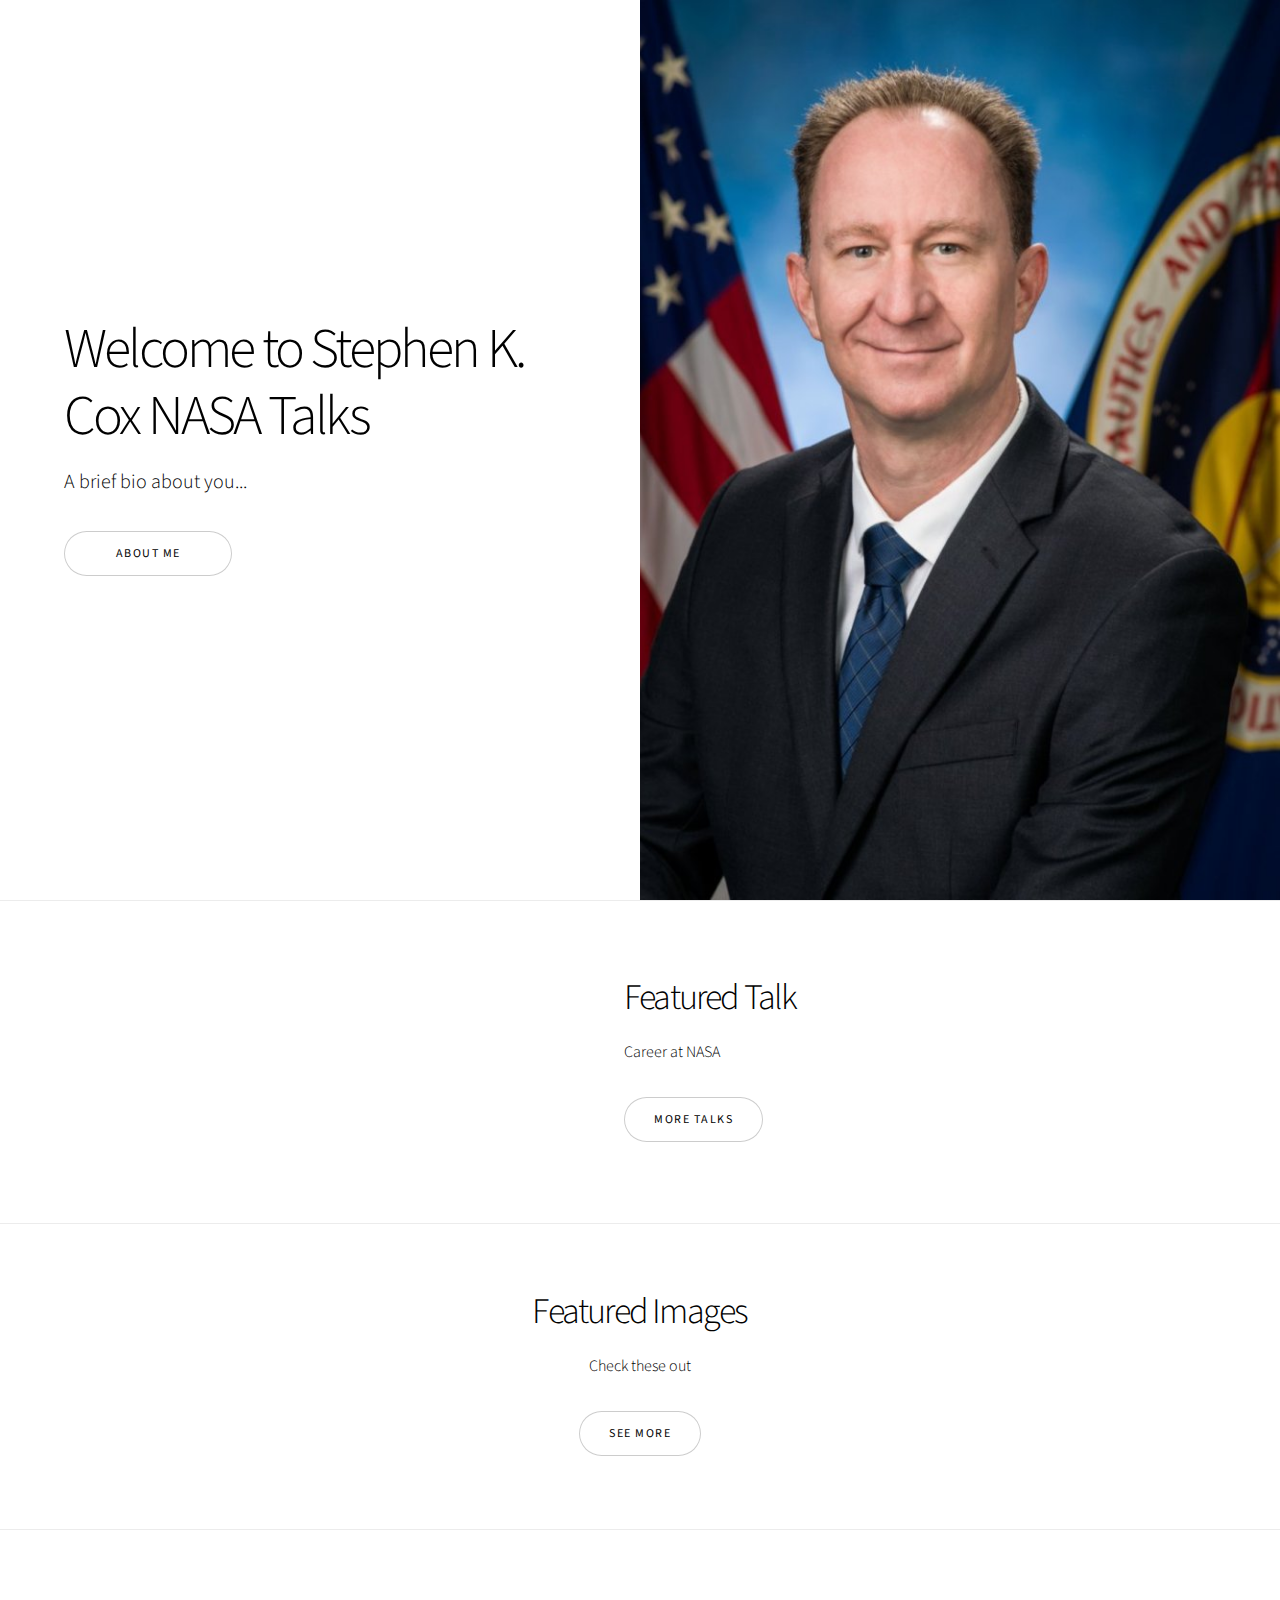
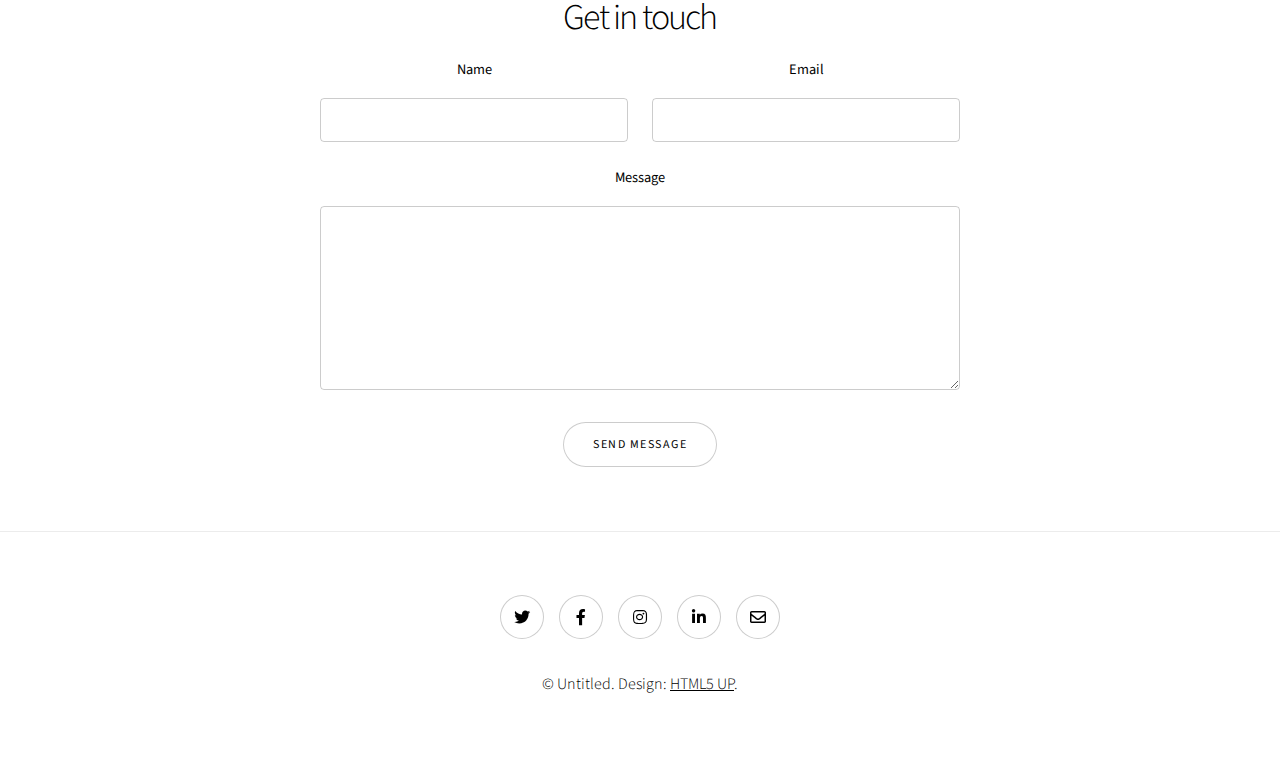
==== stephenkcox/index.html @ b2525730 "added menu to css" ====
<!DOCTYPE HTML>
<!--
	Story by HTML5 UP
	html5up.net | @ajlkn
	Free for personal and commercial use under the CCA 3.0 license (html5up.net/license)
-->
<html>
	<head>
		<title>NASA Talks - Stephen K. Cox</title>
		<meta charset="utf-8" />
		<meta name="viewport" content="width=device-width, initial-scale=1, user-scalable=no" />
		<link rel="stylesheet" href="../assets/css/main.css" />
		<noscript><link rel="stylesheet" href="../assets/css/noscript.css" /></noscript>
	</head>
	<body class="is-preload">

		<!-- Wrapper -->
			<div id="wrapper" class="divided">

				<!-- One -->
					<section class="banner style1 orient-left content-align-left image-position-right fullscreen onload-image-fade-in onload-content-fade-right">
						<div class="content">
							<h1>Welcome to Stephen K. Cox NASA Talks</h1>
							<p class="major">A brief bio about you...</p>
							<ul class="actions stacked">
								<li><a href="about.html" class="button big wide smooth-scroll-middle">About Me</a></li>
							</ul>
						</div>
						<div class="image">
							<img src="../images/bryantkb.jpg" alt="Stephen K. Cox" width="300" height="200"/>
						</div>
					</section>

				<!-- Two -->
					<section class="spotlight style1 orient-right content-align-left image-position-center onscroll-image-fade-in" id="first">
						<div class="content">
							<h2>Featured Talk</h2>
							<p>Career at NASA</p>
							<ul class="actions stacked">
								<li><a href="talks.html" class="button">More Talks</a></li>
							</ul>
						</div>
						<div class="video">
							<iframe width="560" height="315" src="https://www.youtube.com/embed/4GJQ2ddizNY?si=w82oHYCTwIK4PYL1" title="YouTube video player" frameborder="0" allow="accelerometer; autoplay; clipboard-write; encrypted-media; gyroscope; picture-in-picture; web-share" referrerpolicy="strict-origin-when-cross-origin" allowfullscreen></iframe>
						</div>
					</section>

				
				<!-- Five -->
					<section class="wrapper style1 align-center">
						<div class="inner">
							<h2>Featured Images</h2>
							<p>Check these out</p>
							<ul class="actions stacked">
								<li><a href="gallery.html" class="button">See More</a></li>
							</ul>
						</div>

						<!-- Gallery -->
							<div class="gallery style2 medium lightbox onscroll-fade-in">
								<article>
									<a href="../images/gallery/fulls/s125e011763.jpg" class="image">
										<img src="../images/gallery/thumbs/01.jpg" alt="" />
									</a>
									<div class="caption">
										<h3>Hubble Space Telescope</h3>
										<p>Mission XYZ...</p>
										<ul class="actions fixed">
											<li><span class="button small">Details</span></li>
										</ul>
									</div>
								</article>
								<article>
									<a href="../images/gallery/fulls/butterfly_nebula.webp" class="image">
										<img src="../images/gallery/thumbs/02.jpg" alt="" />
									</a>
									<div class="caption">
										<h3>Butterfly Nebula</h3>
										<p>What is this...</p>
										<ul class="actions fixed">
											<li><span class="button small">Details</span></li>
										</ul>
									</div>
								</article>
							</div>

					</section>

				<!-- Seven -->
					<section class="wrapper style1 align-center">
						<div class="inner medium">
							<h2>Get in touch</h2>
							<form method="post" action="#">
								<div class="fields">
									<div class="field half">
										<label for="name">Name</label>
										<input type="text" name="name" id="name" value="" />
									</div>
									<div class="field half">
										<label for="email">Email</label>
										<input type="email" name="email" id="email" value="" />
									</div>
									<div class="field">
										<label for="message">Message</label>
										<textarea name="message" id="message" rows="6"></textarea>
									</div>
								</div>
								<ul class="actions special">
									<li><input type="submit" name="submit" id="submit" value="Send Message" /></li>
								</ul>
							</form>

						</div>
					</section>

				<!-- Footer -->
					<footer class="wrapper style1 align-center">
						<div class="inner">
							<ul class="icons">
								<li><a href="#" class="icon brands style2 fa-twitter"><span class="label">Twitter</span></a></li>
								<li><a href="#" class="icon brands style2 fa-facebook-f"><span class="label">Facebook</span></a></li>
								<li><a href="#" class="icon brands style2 fa-instagram"><span class="label">Instagram</span></a></li>
								<li><a href="#" class="icon brands style2 fa-linkedin-in"><span class="label">LinkedIn</span></a></li>
								<li><a href="#" class="icon style2 fa-envelope"><span class="label">Email</span></a></li>
							</ul>
							<p>&copy; Untitled. Design: <a href="https://html5up.net">HTML5 UP</a>.</p>
						</div>
					</footer>
			</div>

		<!-- Scripts -->
			<script src="../assets/js/jquery.min.js"></script>
			<script src="../assets/js/jquery.scrollex.min.js"></script>
			<script src="../assets/js/jquery.scrolly.min.js"></script>
			<script src="../assets/js/browser.min.js"></script>
			<script src="../assets/js/breakpoints.min.js"></script>
			<script src="../assets/js/util.js"></script>
			<script src="../assets/js/main.js"></script>

	</body>
</html>
---- assets/css/main.css ----
@import url(fontawesome-all.min.css);
@import url("https://fonts.googleapis.com/css?family=Source+Sans+Pro:300,300i,400,400i");

/*
	Story by HTML5 UP
	html5up.net | @ajlkn
	Free for personal and commercial use under the CCA 3.0 license (html5up.net/license)
*/

html, body, div, span, applet, object,
iframe, h1, h2, h3, h4, h5, h6, p, blockquote,
pre, a, abbr, acronym, address, big, cite,
code, del, dfn, em, img, ins, kbd, q, s, samp,
small, strike, strong, sub, sup, tt, var, b,
u, i, center, dl, dt, dd, ol, ul, li, fieldset,
form, label, legend, table, caption, tbody,
tfoot, thead, tr, th, td, article, aside,
canvas, details, embed, figure, figcaption,
footer, header, hgroup, menu, nav, output, ruby,
section, summary, time, mark, audio, video {
	margin: 0;
	padding: 0;
	border: 0;
	font-size: 100%;
	font: inherit;
	vertical-align: baseline;}

article, aside, details, figcaption, figure,
footer, header, hgroup, menu, nav, section {
	display: block;}

body {
	line-height: 1;
}

ol, ul {
	list-style: none;
}

blockquote, q {
	quotes: none;
}

	blockquote:before, blockquote:after, q:before, q:after {
		content: '';
		content: none;
	}

table {
	border-collapse: collapse;
	border-spacing: 0;
}

body {
	-webkit-text-size-adjust: none;
}

mark {
	background-color: transparent;
	color: inherit;
}

input::-moz-focus-inner {
	border: 0;
	padding: 0;
}

input, select, textarea {
	-moz-appearance: none;
	-webkit-appearance: none;
	-ms-appearance: none;
	appearance: none;
}

/* Basic */

	@-ms-viewport {
		width: device-width;
	}

	body {
		-ms-overflow-style: scrollbar;
	}

	@media screen and (max-width: 480px) {

		html, body {
			min-width: 320px;
		}

	}

	html {
		box-sizing: border-box;
	}

	*, *:before, *:after {
		box-sizing: inherit;
	}

	body {
		background: #ffffff;
	}

		body.is-preload *, body.is-preload *:before, body.is-preload *:after {
			-moz-animation: none !important;
			-webkit-animation: none !important;
			-ms-animation: none !important;
			animation: none !important;
			-moz-transition: none !important;
			-webkit-transition: none !important;
			-ms-transition: none !important;
			transition: none !important;
		}

/* Type */

	html {
		font-size: 18pt;
	}

		@media screen and (max-width: 1680px) {

			html {
				font-size: 14pt;
			}

		}

		@media screen and (max-width: 1280px) {

			html {
				font-size: 12pt;
			}

		}

		@media screen and (max-width: 736px) {

			html {
				font-size: 11pt;
			}

		}

		@media screen and (max-width: 360px) {

			html {
				font-size: 10pt;
			}

		}

	body {
		background-color: #ffffff;
		color: #000000;
	}

	body, input, select, textarea {
		font-family: "Source Sans Pro", Helvetica, sans-serif;
		font-size: 1rem;
		font-weight: 300;
		line-height: 1.65;
	}

	a {
		-moz-transition: color 0.2s ease-in-out;
		-webkit-transition: color 0.2s ease-in-out;
		-ms-transition: color 0.2s ease-in-out;
		transition: color 0.2s ease-in-out;
		text-decoration: underline;
	}

		a:hover {
			text-decoration: none;
		}

	strong, b {
		font-weight: 400;
	}

	em, i {
		font-style: italic;
	}

	p {
		margin: 0 0 2rem 0;
	}

		p.major {
			font-size: 1.25rem;
		}

	h1, h2, h3, h4, h5, h6 {
		font-weight: 300;
		line-height: 1.375;
		letter-spacing: -0.05em;
		margin: 0 0 1rem 0;
	}

		h1 a, h2 a, h3 a, h4 a, h5 a, h6 a {
			color: inherit;
			text-decoration: none;
		}

	h1 {
		font-size: 3.5rem;
		line-height: 1.2;
	}

	h2 {
		font-size: 2.25rem;
	}

	h3 {
		font-size: 1.5rem;
	}

	h4 {
		font-size: 1.1rem;
	}

	h5 {
		font-size: 0.9rem;
	}

	h6 {
		font-size: 0.7rem;
	}

	sub {
		font-size: 0.8rem;
		position: relative;
		top: 0.5rem;
	}

	sup {
		font-size: 0.8rem;
		position: relative;
		top: -0.5rem;
	}

	blockquote {
		border-left: solid 4px;
		font-style: italic;
		margin: 0 0 2rem 0;
		padding: 0.5rem 0 0.5rem 2rem;
	}

	code {
		border-radius: 4px;
		font-family: "Courier New", monospace;
		font-size: 0.9em;
		margin: 0 0.25rem;
		padding: 0.25rem 0.325rem;
	}

	pre {
		-webkit-overflow-scrolling: touch;
		font-family: "Courier New", monospace;
		font-size: 0.9em;
		margin: 0 0 2rem 0;
	}

		pre code {
			display: block;
			line-height: 1.5;
			padding: 0.75rem 1rem;
			overflow-x: auto;
		}

	hr {
		border: 0;
		border-bottom: solid 1px;
		margin: 2.5rem 0;
	}

		hr.major {
			margin: 3.5rem 0;
		}

	.align-left {
		text-align: left;
	}

	.align-center {
		text-align: center;
	}

	.align-right {
		text-align: right;
	}

	@media screen and (max-width: 736px) {

		p.major {
			font-size: 1.1rem;
		}

		h1 {
			font-size: 2.5rem;
		}

		h2 {
			font-size: 2rem;
		}

		h3 {
			font-size: 1.25rem;
		}

		h4 {
			font-size: 1rem;
		}

	}

	input, select, textarea {
		color: #000000;
	}

	a {
		color: #000000;
	}

		a:hover {
			color: #47D3E5;
		}

	strong, b {
		color: #000000;
	}

	h1, h2, h3, h4, h5, h6 {
		color: #000000;
	}

	blockquote {
		border-left-color: rgba(0, 0, 0, 0.2);
	}

	code {
		background: rgba(0, 0, 0, 0.05);
		border-color: rgba(0, 0, 0, 0.2);
	}

	hr {
		border-bottom-color: rgba(0, 0, 0, 0.2);
	}

/* Row */

	.row {
		display: flex;
		flex-wrap: wrap;
		box-sizing: border-box;
		align-items: stretch;
	}

		.row > * {
			box-sizing: border-box;
		}

		.row.gtr-uniform > * > :last-child {
			margin-bottom: 0;
		}

		.row.aln-left {
			justify-content: flex-start;
		}

		.row.aln-center {
			justify-content: center;
		}

		.row.aln-right {
			justify-content: flex-end;
		}

		.row.aln-top {
			align-items: flex-start;
		}

		.row.aln-middle {
			align-items: center;
		}

		.row.aln-bottom {
			align-items: flex-end;
		}

		.row > .imp {
			order: -1;
		}

		.row > .col-1 {
			width: 8.33333%;
		}

		.row > .off-1 {
			margin-left: 8.33333%;
		}

		.row > .col-2 {
			width: 16.66667%;
		}

		.row > .off-2 {
			margin-left: 16.66667%;
		}

		.row > .col-3 {
			width: 25%;
		}

		.row > .off-3 {
			margin-left: 25%;
		}

		.row > .col-4 {
			width: 33.33333%;
		}

		.row > .off-4 {
			margin-left: 33.33333%;
		}

		.row > .col-5 {
			width: 41.66667%;
		}

		.row > .off-5 {
			margin-left: 41.66667%;
		}

		.row > .col-6 {
			width: 50%;
		}

		.row > .off-6 {
			margin-left: 50%;
		}

		.row > .col-7 {
			width: 58.33333%;
		}

		.row > .off-7 {
			margin-left: 58.33333%;
		}

		.row > .col-8 {
			width: 66.66667%;
		}

		.row > .off-8 {
			margin-left: 66.66667%;
		}

		.row > .col-9 {
			width: 75%;
		}

		.row > .off-9 {
			margin-left: 75%;
		}

		.row > .col-10 {
			width: 83.33333%;
		}

		.row > .off-10 {
			margin-left: 83.33333%;
		}

		.row > .col-11 {
			width: 91.66667%;
		}

		.row > .off-11 {
			margin-left: 91.66667%;
		}

		.row > .col-12 {
			width: 100%;
		}

		.row > .off-12 {
			margin-left: 100%;
		}

		.row.gtr-0 {
			margin-top: 0;
			margin-left: 0rem;
		}

			.row.gtr-0 > * {
				padding: 0 0 0 0rem;
			}

			.row.gtr-0.gtr-uniform {
				margin-top: 0rem;
			}

				.row.gtr-0.gtr-uniform > * {
					padding-top: 0rem;
				}

		.row.gtr-25 {
			margin-top: 0;
			margin-left: -0.5rem;
		}

			.row.gtr-25 > * {
				padding: 0 0 0 0.5rem;
			}

			.row.gtr-25.gtr-uniform {
				margin-top: -0.5rem;
			}

				.row.gtr-25.gtr-uniform > * {
					padding-top: 0.5rem;
				}

		.row.gtr-50 {
			margin-top: 0;
			margin-left: -1rem;
		}

			.row.gtr-50 > * {
				padding: 0 0 0 1rem;
			}

			.row.gtr-50.gtr-uniform {
				margin-top: -1rem;
			}

				.row.gtr-50.gtr-uniform > * {
					padding-top: 1rem;
				}

		.row {
			margin-top: 0;
			margin-left: -2rem;
		}

			.row > * {
				padding: 0 0 0 2rem;
			}

			.row.gtr-uniform {
				margin-top: -2rem;
			}

				.row.gtr-uniform > * {
					padding-top: 2rem;
				}

		.row.gtr-150 {
			margin-top: 0;
			margin-left: -3rem;
		}

			.row.gtr-150 > * {
				padding: 0 0 0 3rem;
			}

			.row.gtr-150.gtr-uniform {
				margin-top: -3rem;
			}

				.row.gtr-150.gtr-uniform > * {
					padding-top: 3rem;
				}

		.row.gtr-200 {
			margin-top: 0;
			margin-left: -4rem;
		}

			.row.gtr-200 > * {
				padding: 0 0 0 4rem;
			}

			.row.gtr-200.gtr-uniform {
				margin-top: -4rem;
			}

				.row.gtr-200.gtr-uniform > * {
					padding-top: 4rem;
				}

		@media screen and (max-width: 1680px) {

			.row {
				display: flex;
				flex-wrap: wrap;
				box-sizing: border-box;
				align-items: stretch;
			}

				.row > * {
					box-sizing: border-box;
				}

				.row.gtr-uniform > * > :last-child {
					margin-bottom: 0;
				}

				.row.aln-left {
					justify-content: flex-start;
				}

				.row.aln-center {
					justify-content: center;
				}

				.row.aln-right {
					justify-content: flex-end;
				}

				.row.aln-top {
					align-items: flex-start;
				}

				.row.aln-middle {
					align-items: center;
				}

				.row.aln-bottom {
					align-items: flex-end;
				}

				.row > .imp-xlarge {
					order: -1;
				}

				.row > .col-1-xlarge {
					width: 8.33333%;
				}

				.row > .off-1-xlarge {
					margin-left: 8.33333%;
				}

				.row > .col-2-xlarge {
					width: 16.66667%;
				}

				.row > .off-2-xlarge {
					margin-left: 16.66667%;
				}

				.row > .col-3-xlarge {
					width: 25%;
				}

				.row > .off-3-xlarge {
					margin-left: 25%;
				}

				.row > .col-4-xlarge {
					width: 33.33333%;
				}

				.row > .off-4-xlarge {
					margin-left: 33.33333%;
				}

				.row > .col-5-xlarge {
					width: 41.66667%;
				}

				.row > .off-5-xlarge {
					margin-left: 41.66667%;
				}

				.row > .col-6-xlarge {
					width: 50%;
				}

				.row > .off-6-xlarge {
					margin-left: 50%;
				}

				.row > .col-7-xlarge {
					width: 58.33333%;
				}

				.row > .off-7-xlarge {
					margin-left: 58.33333%;
				}

				.row > .col-8-xlarge {
					width: 66.66667%;
				}

				.row > .off-8-xlarge {
					margin-left: 66.66667%;
				}

				.row > .col-9-xlarge {
					width: 75%;
				}

				.row > .off-9-xlarge {
					margin-left: 75%;
				}

				.row > .col-10-xlarge {
					width: 83.33333%;
				}

				.row > .off-10-xlarge {
					margin-left: 83.33333%;
				}

				.row > .col-11-xlarge {
					width: 91.66667%;
				}

				.row > .off-11-xlarge {
					margin-left: 91.66667%;
				}

				.row > .col-12-xlarge {
					width: 100%;
				}

				.row > .off-12-xlarge {
					margin-left: 100%;
				}

				.row.gtr-0 {
					margin-top: 0;
					margin-left: 0rem;
				}

					.row.gtr-0 > * {
						padding: 0 0 0 0rem;
					}

					.row.gtr-0.gtr-uniform {
						margin-top: 0rem;
					}

						.row.gtr-0.gtr-uniform > * {
							padding-top: 0rem;
						}

				.row.gtr-25 {
					margin-top: 0;
					margin-left: -0.5rem;
				}

					.row.gtr-25 > * {
						padding: 0 0 0 0.5rem;
					}

					.row.gtr-25.gtr-uniform {
						margin-top: -0.5rem;
					}

						.row.gtr-25.gtr-uniform > * {
							padding-top: 0.5rem;
						}

				.row.gtr-50 {
					margin-top: 0;
					margin-left: -1rem;
				}

					.row.gtr-50 > * {
						padding: 0 0 0 1rem;
					}

					.row.gtr-50.gtr-uniform {
						margin-top: -1rem;
					}

						.row.gtr-50.gtr-uniform > * {
							padding-top: 1rem;
						}

				.row {
					margin-top: 0;
					margin-left: -2rem;
				}

					.row > * {
						padding: 0 0 0 2rem;
					}

					.row.gtr-uniform {
						margin-top: -2rem;
					}

						.row.gtr-uniform > * {
							padding-top: 2rem;
						}

				.row.gtr-150 {
					margin-top: 0;
					margin-left: -3rem;
				}

					.row.gtr-150 > * {
						padding: 0 0 0 3rem;
					}

					.row.gtr-150.gtr-uniform {
						margin-top: -3rem;
					}

						.row.gtr-150.gtr-uniform > * {
							padding-top: 3rem;
						}

				.row.gtr-200 {
					margin-top: 0;
					margin-left: -4rem;
				}

					.row.gtr-200 > * {
						padding: 0 0 0 4rem;
					}

					.row.gtr-200.gtr-uniform {
						margin-top: -4rem;
					}

						.row.gtr-200.gtr-uniform > * {
							padding-top: 4rem;
						}

		}

		@media screen and (max-width: 1280px) {

			.row {
				display: flex;
				flex-wrap: wrap;
				box-sizing: border-box;
				align-items: stretch;
			}

				.row > * {
					box-sizing: border-box;
				}

				.row.gtr-uniform > * > :last-child {
					margin-bottom: 0;
				}

				.row.aln-left {
					justify-content: flex-start;
				}

				.row.aln-center {
					justify-content: center;
				}

				.row.aln-right {
					justify-content: flex-end;
				}

				.row.aln-top {
					align-items: flex-start;
				}

				.row.aln-middle {
					align-items: center;
				}

				.row.aln-bottom {
					align-items: flex-end;
				}

				.row > .imp-large {
					order: -1;
				}

				.row > .col-1-large {
					width: 8.33333%;
				}

				.row > .off-1-large {
					margin-left: 8.33333%;
				}

				.row > .col-2-large {
					width: 16.66667%;
				}

				.row > .off-2-large {
					margin-left: 16.66667%;
				}

				.row > .col-3-large {
					width: 25%;
				}

				.row > .off-3-large {
					margin-left: 25%;
				}

				.row > .col-4-large {
					width: 33.33333%;
				}

				.row > .off-4-large {
					margin-left: 33.33333%;
				}

				.row > .col-5-large {
					width: 41.66667%;
				}

				.row > .off-5-large {
					margin-left: 41.66667%;
				}

				.row > .col-6-large {
					width: 50%;
				}

				.row > .off-6-large {
					margin-left: 50%;
				}

				.row > .col-7-large {
					width: 58.33333%;
				}

				.row > .off-7-large {
					margin-left: 58.33333%;
				}

				.row > .col-8-large {
					width: 66.66667%;
				}

				.row > .off-8-large {
					margin-left: 66.66667%;
				}

				.row > .col-9-large {
					width: 75%;
				}

				.row > .off-9-large {
					margin-left: 75%;
				}

				.row > .col-10-large {
					width: 83.33333%;
				}

				.row > .off-10-large {
					margin-left: 83.33333%;
				}

				.row > .col-11-large {
					width: 91.66667%;
				}

				.row > .off-11-large {
					margin-left: 91.66667%;
				}

				.row > .col-12-large {
					width: 100%;
				}

				.row > .off-12-large {
					margin-left: 100%;
				}

				.row.gtr-0 {
					margin-top: 0;
					margin-left: 0rem;
				}

					.row.gtr-0 > * {
						padding: 0 0 0 0rem;
					}

					.row.gtr-0.gtr-uniform {
						margin-top: 0rem;
					}

						.row.gtr-0.gtr-uniform > * {
							padding-top: 0rem;
						}

				.row.gtr-25 {
					margin-top: 0;
					margin-left: -0.5rem;
				}

					.row.gtr-25 > * {
						padding: 0 0 0 0.5rem;
					}

					.row.gtr-25.gtr-uniform {
						margin-top: -0.5rem;
					}

						.row.gtr-25.gtr-uniform > * {
							padding-top: 0.5rem;
						}

				.row.gtr-50 {
					margin-top: 0;
					margin-left: -1rem;
				}

					.row.gtr-50 > * {
						padding: 0 0 0 1rem;
					}

					.row.gtr-50.gtr-uniform {
						margin-top: -1rem;
					}

						.row.gtr-50.gtr-uniform > * {
							padding-top: 1rem;
						}

				.row {
					margin-top: 0;
					margin-left: -2rem;
				}

					.row > * {
						padding: 0 0 0 2rem;
					}

					.row.gtr-uniform {
						margin-top: -2rem;
					}

						.row.gtr-uniform > * {
							padding-top: 2rem;
						}

				.row.gtr-150 {
					margin-top: 0;
					margin-left: -3rem;
				}

					.row.gtr-150 > * {
						padding: 0 0 0 3rem;
					}

					.row.gtr-150.gtr-uniform {
						margin-top: -3rem;
					}

						.row.gtr-150.gtr-uniform > * {
							padding-top: 3rem;
						}

				.row.gtr-200 {
					margin-top: 0;
					margin-left: -4rem;
				}

					.row.gtr-200 > * {
						padding: 0 0 0 4rem;
					}

					.row.gtr-200.gtr-uniform {
						margin-top: -4rem;
					}

						.row.gtr-200.gtr-uniform > * {
							padding-top: 4rem;
						}

		}

		@media screen and (max-width: 980px) {

			.row {
				display: flex;
				flex-wrap: wrap;
				box-sizing: border-box;
				align-items: stretch;
			}

				.row > * {
					box-sizing: border-box;
				}

				.row.gtr-uniform > * > :last-child {
					margin-bottom: 0;
				}

				.row.aln-left {
					justify-content: flex-start;
				}

				.row.aln-center {
					justify-content: center;
				}

				.row.aln-right {
					justify-content: flex-end;
				}

				.row.aln-top {
					align-items: flex-start;
				}

				.row.aln-middle {
					align-items: center;
				}

				.row.aln-bottom {
					align-items: flex-end;
				}

				.row > .imp-medium {
					order: -1;
				}

				.row > .col-1-medium {
					width: 8.33333%;
				}

				.row > .off-1-medium {
					margin-left: 8.33333%;
				}

				.row > .col-2-medium {
					width: 16.66667%;
				}

				.row > .off-2-medium {
					margin-left: 16.66667%;
				}

				.row > .col-3-medium {
					width: 25%;
				}

				.row > .off-3-medium {
					margin-left: 25%;
				}

				.row > .col-4-medium {
					width: 33.33333%;
				}

				.row > .off-4-medium {
					margin-left: 33.33333%;
				}

				.row > .col-5-medium {
					width: 41.66667%;
				}

				.row > .off-5-medium {
					margin-left: 41.66667%;
				}

				.row > .col-6-medium {
					width: 50%;
				}

				.row > .off-6-medium {
					margin-left: 50%;
				}

				.row > .col-7-medium {
					width: 58.33333%;
				}

				.row > .off-7-medium {
					margin-left: 58.33333%;
				}

				.row > .col-8-medium {
					width: 66.66667%;
				}

				.row > .off-8-medium {
					margin-left: 66.66667%;
				}

				.row > .col-9-medium {
					width: 75%;
				}

				.row > .off-9-medium {
					margin-left: 75%;
				}

				.row > .col-10-medium {
					width: 83.33333%;
				}

				.row > .off-10-medium {
					margin-left: 83.33333%;
				}

				.row > .col-11-medium {
					width: 91.66667%;
				}

				.row > .off-11-medium {
					margin-left: 91.66667%;
				}

				.row > .col-12-medium {
					width: 100%;
				}

				.row > .off-12-medium {
					margin-left: 100%;
				}

				.row.gtr-0 {
					margin-top: 0;
					margin-left: 0rem;
				}

					.row.gtr-0 > * {
						padding: 0 0 0 0rem;
					}

					.row.gtr-0.gtr-uniform {
						margin-top: 0rem;
					}

						.row.gtr-0.gtr-uniform > * {
							padding-top: 0rem;
						}

				.row.gtr-25 {
					margin-top: 0;
					margin-left: -0.5rem;
				}

					.row.gtr-25 > * {
						padding: 0 0 0 0.5rem;
					}

					.row.gtr-25.gtr-uniform {
						margin-top: -0.5rem;
					}

						.row.gtr-25.gtr-uniform > * {
							padding-top: 0.5rem;
						}

				.row.gtr-50 {
					margin-top: 0;
					margin-left: -1rem;
				}

					.row.gtr-50 > * {
						padding: 0 0 0 1rem;
					}

					.row.gtr-50.gtr-uniform {
						margin-top: -1rem;
					}

						.row.gtr-50.gtr-uniform > * {
							padding-top: 1rem;
						}

				.row {
					margin-top: 0;
					margin-left: -2rem;
				}

					.row > * {
						padding: 0 0 0 2rem;
					}

					.row.gtr-uniform {
						margin-top: -2rem;
					}

						.row.gtr-uniform > * {
							padding-top: 2rem;
						}

				.row.gtr-150 {
					margin-top: 0;
					margin-left: -3rem;
				}

					.row.gtr-150 > * {
						padding: 0 0 0 3rem;
					}

					.row.gtr-150.gtr-uniform {
						margin-top: -3rem;
					}

						.row.gtr-150.gtr-uniform > * {
							padding-top: 3rem;
						}

				.row.gtr-200 {
					margin-top: 0;
					margin-left: -4rem;
				}

					.row.gtr-200 > * {
						padding: 0 0 0 4rem;
					}

					.row.gtr-200.gtr-uniform {
						margin-top: -4rem;
					}

						.row.gtr-200.gtr-uniform > * {
							padding-top: 4rem;
						}

		}

		@media screen and (max-width: 736px) {

			.row {
				display: flex;
				flex-wrap: wrap;
				box-sizing: border-box;
				align-items: stretch;
			}

				.row > * {
					box-sizing: border-box;
				}

				.row.gtr-uniform > * > :last-child {
					margin-bottom: 0;
				}

				.row.aln-left {
					justify-content: flex-start;
				}

				.row.aln-center {
					justify-content: center;
				}

				.row.aln-right {
					justify-content: flex-end;
				}

				.row.aln-top {
					align-items: flex-start;
				}

				.row.aln-middle {
					align-items: center;
				}

				.row.aln-bottom {
					align-items: flex-end;
				}

				.row > .imp-small {
					order: -1;
				}

				.row > .col-1-small {
					width: 8.33333%;
				}

				.row > .off-1-small {
					margin-left: 8.33333%;
				}

				.row > .col-2-small {
					width: 16.66667%;
				}

				.row > .off-2-small {
					margin-left: 16.66667%;
				}

				.row > .col-3-small {
					width: 25%;
				}

				.row > .off-3-small {
					margin-left: 25%;
				}

				.row > .col-4-small {
					width: 33.33333%;
				}

				.row > .off-4-small {
					margin-left: 33.33333%;
				}

				.row > .col-5-small {
					width: 41.66667%;
				}

				.row > .off-5-small {
					margin-left: 41.66667%;
				}

				.row > .col-6-small {
					width: 50%;
				}

				.row > .off-6-small {
					margin-left: 50%;
				}

				.row > .col-7-small {
					width: 58.33333%;
				}

				.row > .off-7-small {
					margin-left: 58.33333%;
				}

				.row > .col-8-small {
					width: 66.66667%;
				}

				.row > .off-8-small {
					margin-left: 66.66667%;
				}

				.row > .col-9-small {
					width: 75%;
				}

				.row > .off-9-small {
					margin-left: 75%;
				}

				.row > .col-10-small {
					width: 83.33333%;
				}

				.row > .off-10-small {
					margin-left: 83.33333%;
				}

				.row > .col-11-small {
					width: 91.66667%;
				}

				.row > .off-11-small {
					margin-left: 91.66667%;
				}

				.row > .col-12-small {
					width: 100%;
				}

				.row > .off-12-small {
					margin-left: 100%;
				}

				.row.gtr-0 {
					margin-top: 0;
					margin-left: 0rem;
				}

					.row.gtr-0 > * {
						padding: 0 0 0 0rem;
					}

					.row.gtr-0.gtr-uniform {
						margin-top: 0rem;
					}

						.row.gtr-0.gtr-uniform > * {
							padding-top: 0rem;
						}

				.row.gtr-25 {
					margin-top: 0;
					margin-left: -0.5rem;
				}

					.row.gtr-25 > * {
						padding: 0 0 0 0.5rem;
					}

					.row.gtr-25.gtr-uniform {
						margin-top: -0.5rem;
					}

						.row.gtr-25.gtr-uniform > * {
							padding-top: 0.5rem;
						}

				.row.gtr-50 {
					margin-top: 0;
					margin-left: -1rem;
				}

					.row.gtr-50 > * {
						padding: 0 0 0 1rem;
					}

					.row.gtr-50.gtr-uniform {
						margin-top: -1rem;
					}

						.row.gtr-50.gtr-uniform > * {
							padding-top: 1rem;
						}

				.row {
					margin-top: 0;
					margin-left: -2rem;
				}

					.row > * {
						padding: 0 0 0 2rem;
					}

					.row.gtr-uniform {
						margin-top: -2rem;
					}

						.row.gtr-uniform > * {
							padding-top: 2rem;
						}

				.row.gtr-150 {
					margin-top: 0;
					margin-left: -3rem;
				}

					.row.gtr-150 > * {
						padding: 0 0 0 3rem;
					}

					.row.gtr-150.gtr-uniform {
						margin-top: -3rem;
					}

						.row.gtr-150.gtr-uniform > * {
							padding-top: 3rem;
						}

				.row.gtr-200 {
					margin-top: 0;
					margin-left: -4rem;
				}

					.row.gtr-200 > * {
						padding: 0 0 0 4rem;
					}

					.row.gtr-200.gtr-uniform {
						margin-top: -4rem;
					}

						.row.gtr-200.gtr-uniform > * {
							padding-top: 4rem;
						}

		}

		@media screen and (max-width: 480px) {

			.row {
				display: flex;
				flex-wrap: wrap;
				box-sizing: border-box;
				align-items: stretch;
			}

				.row > * {
					box-sizing: border-box;
				}

				.row.gtr-uniform > * > :last-child {
					margin-bottom: 0;
				}

				.row.aln-left {
					justify-content: flex-start;
				}

				.row.aln-center {
					justify-content: center;
				}

				.row.aln-right {
					justify-content: flex-end;
				}

				.row.aln-top {
					align-items: flex-start;
				}

				.row.aln-middle {
					align-items: center;
				}

				.row.aln-bottom {
					align-items: flex-end;
				}

				.row > .imp-xsmall {
					order: -1;
				}

				.row > .col-1-xsmall {
					width: 8.33333%;
				}

				.row > .off-1-xsmall {
					margin-left: 8.33333%;
				}

				.row > .col-2-xsmall {
					width: 16.66667%;
				}

				.row > .off-2-xsmall {
					margin-left: 16.66667%;
				}

				.row > .col-3-xsmall {
					width: 25%;
				}

				.row > .off-3-xsmall {
					margin-left: 25%;
				}

				.row > .col-4-xsmall {
					width: 33.33333%;
				}

				.row > .off-4-xsmall {
					margin-left: 33.33333%;
				}

				.row > .col-5-xsmall {
					width: 41.66667%;
				}

				.row > .off-5-xsmall {
					margin-left: 41.66667%;
				}

				.row > .col-6-xsmall {
					width: 50%;
				}

				.row > .off-6-xsmall {
					margin-left: 50%;
				}

				.row > .col-7-xsmall {
					width: 58.33333%;
				}

				.row > .off-7-xsmall {
					margin-left: 58.33333%;
				}

				.row > .col-8-xsmall {
					width: 66.66667%;
				}

				.row > .off-8-xsmall {
					margin-left: 66.66667%;
				}

				.row > .col-9-xsmall {
					width: 75%;
				}

				.row > .off-9-xsmall {
					margin-left: 75%;
				}

				.row > .col-10-xsmall {
					width: 83.33333%;
				}

				.row > .off-10-xsmall {
					margin-left: 83.33333%;
				}

				.row > .col-11-xsmall {
					width: 91.66667%;
				}

				.row > .off-11-xsmall {
					margin-left: 91.66667%;
				}

				.row > .col-12-xsmall {
					width: 100%;
				}

				.row > .off-12-xsmall {
					margin-left: 100%;
				}

				.row.gtr-0 {
					margin-top: 0;
					margin-left: 0rem;
				}

					.row.gtr-0 > * {
						padding: 0 0 0 0rem;
					}

					.row.gtr-0.gtr-uniform {
						margin-top: 0rem;
					}

						.row.gtr-0.gtr-uniform > * {
							padding-top: 0rem;
						}

				.row.gtr-25 {
					margin-top: 0;
					margin-left: -0.5rem;
				}

					.row.gtr-25 > * {
						padding: 0 0 0 0.5rem;
					}

					.row.gtr-25.gtr-uniform {
						margin-top: -0.5rem;
					}

						.row.gtr-25.gtr-uniform > * {
							padding-top: 0.5rem;
						}

				.row.gtr-50 {
					margin-top: 0;
					margin-left: -1rem;
				}

					.row.gtr-50 > * {
						padding: 0 0 0 1rem;
					}

					.row.gtr-50.gtr-uniform {
						margin-top: -1rem;
					}

						.row.gtr-50.gtr-uniform > * {
							padding-top: 1rem;
						}

				.row {
					margin-top: 0;
					margin-left: -2rem;
				}

					.row > * {
						padding: 0 0 0 2rem;
					}

					.row.gtr-uniform {
						margin-top: -2rem;
					}

						.row.gtr-uniform > * {
							padding-top: 2rem;
						}

				.row.gtr-150 {
					margin-top: 0;
					margin-left: -3rem;
				}

					.row.gtr-150 > * {
						padding: 0 0 0 3rem;
					}

					.row.gtr-150.gtr-uniform {
						margin-top: -3rem;
					}

						.row.gtr-150.gtr-uniform > * {
							padding-top: 3rem;
						}

				.row.gtr-200 {
					margin-top: 0;
					margin-left: -4rem;
				}

					.row.gtr-200 > * {
						padding: 0 0 0 4rem;
					}

					.row.gtr-200.gtr-uniform {
						margin-top: -4rem;
					}

						.row.gtr-200.gtr-uniform > * {
							padding-top: 4rem;
						}

		}

		@media screen and (max-width: 360px) {

			.row {
				display: flex;
				flex-wrap: wrap;
				box-sizing: border-box;
				align-items: stretch;
			}

				.row > * {
					box-sizing: border-box;
				}

				.row.gtr-uniform > * > :last-child {
					margin-bottom: 0;
				}

				.row.aln-left {
					justify-content: flex-start;
				}

				.row.aln-center {
					justify-content: center;
				}

				.row.aln-right {
					justify-content: flex-end;
				}

				.row.aln-top {
					align-items: flex-start;
				}

				.row.aln-middle {
					align-items: center;
				}

				.row.aln-bottom {
					align-items: flex-end;
				}

				.row > .imp-xxsmall {
					order: -1;
				}

				.row > .col-1-xxsmall {
					width: 8.33333%;
				}

				.row > .off-1-xxsmall {
					margin-left: 8.33333%;
				}

				.row > .col-2-xxsmall {
					width: 16.66667%;
				}

				.row > .off-2-xxsmall {
					margin-left: 16.66667%;
				}

				.row > .col-3-xxsmall {
					width: 25%;
				}

				.row > .off-3-xxsmall {
					margin-left: 25%;
				}

				.row > .col-4-xxsmall {
					width: 33.33333%;
				}

				.row > .off-4-xxsmall {
					margin-left: 33.33333%;
				}

				.row > .col-5-xxsmall {
					width: 41.66667%;
				}

				.row > .off-5-xxsmall {
					margin-left: 41.66667%;
				}

				.row > .col-6-xxsmall {
					width: 50%;
				}

				.row > .off-6-xxsmall {
					margin-left: 50%;
				}

				.row > .col-7-xxsmall {
					width: 58.33333%;
				}

				.row > .off-7-xxsmall {
					margin-left: 58.33333%;
				}

				.row > .col-8-xxsmall {
					width: 66.66667%;
				}

				.row > .off-8-xxsmall {
					margin-left: 66.66667%;
				}

				.row > .col-9-xxsmall {
					width: 75%;
				}

				.row > .off-9-xxsmall {
					margin-left: 75%;
				}

				.row > .col-10-xxsmall {
					width: 83.33333%;
				}

				.row > .off-10-xxsmall {
					margin-left: 83.33333%;
				}

				.row > .col-11-xxsmall {
					width: 91.66667%;
				}

				.row > .off-11-xxsmall {
					margin-left: 91.66667%;
				}

				.row > .col-12-xxsmall {
					width: 100%;
				}

				.row > .off-12-xxsmall {
					margin-left: 100%;
				}

				.row.gtr-0 {
					margin-top: 0;
					margin-left: 0rem;
				}

					.row.gtr-0 > * {
						padding: 0 0 0 0rem;
					}

					.row.gtr-0.gtr-uniform {
						margin-top: 0rem;
					}

						.row.gtr-0.gtr-uniform > * {
							padding-top: 0rem;
						}

				.row.gtr-25 {
					margin-top: 0;
					margin-left: -0.5rem;
				}

					.row.gtr-25 > * {
						padding: 0 0 0 0.5rem;
					}

					.row.gtr-25.gtr-uniform {
						margin-top: -0.5rem;
					}

						.row.gtr-25.gtr-uniform > * {
							padding-top: 0.5rem;
						}

				.row.gtr-50 {
					margin-top: 0;
					margin-left: -1rem;
				}

					.row.gtr-50 > * {
						padding: 0 0 0 1rem;
					}

					.row.gtr-50.gtr-uniform {
						margin-top: -1rem;
					}

						.row.gtr-50.gtr-uniform > * {
							padding-top: 1rem;
						}

				.row {
					margin-top: 0;
					margin-left: -2rem;
				}

					.row > * {
						padding: 0 0 0 2rem;
					}

					.row.gtr-uniform {
						margin-top: -2rem;
					}

						.row.gtr-uniform > * {
							padding-top: 2rem;
						}

				.row.gtr-150 {
					margin-top: 0;
					margin-left: -3rem;
				}

					.row.gtr-150 > * {
						padding: 0 0 0 3rem;
					}

					.row.gtr-150.gtr-uniform {
						margin-top: -3rem;
					}

						.row.gtr-150.gtr-uniform > * {
							padding-top: 3rem;
						}

				.row.gtr-200 {
					margin-top: 0;
					margin-left: -4rem;
				}

					.row.gtr-200 > * {
						padding: 0 0 0 4rem;
					}

					.row.gtr-200.gtr-uniform {
						margin-top: -4rem;
					}

						.row.gtr-200.gtr-uniform > * {
							padding-top: 4rem;
						}

		}

/* Box */

	.box {
		border-radius: 4px;
		border: solid 1px;
		margin-bottom: 2rem;
		padding: 1.5rem;
	}

		.box > :last-child,
		.box > :last-child > :last-child,
		.box > :last-child > :last-child > :last-child {
			margin-bottom: 0;
		}

		.box.alt {
			border: 0;
			border-radius: 0;
			padding: 0;
		}

	.box {
		border-color: rgba(0, 0, 0, 0.2);
	}

/* Button */

	input[type="submit"],
	input[type="reset"],
	input[type="button"],
	button,
	.button {
		-moz-appearance: none;
		-webkit-appearance: none;
		-ms-appearance: none;
		appearance: none;
		-moz-transition: background-color 0.2s ease-in-out, box-shadow 0.2s ease-in-out, color 0.2s ease-in-out;
		-webkit-transition: background-color 0.2s ease-in-out, box-shadow 0.2s ease-in-out, color 0.2s ease-in-out;
		-ms-transition: background-color 0.2s ease-in-out, box-shadow 0.2s ease-in-out, color 0.2s ease-in-out;
		transition: background-color 0.2s ease-in-out, box-shadow 0.2s ease-in-out, color 0.2s ease-in-out;
		border: 0;
		cursor: pointer;
		display: inline-block;
		font-weight: 400;
		letter-spacing: 0.125em;
		text-align: center;
		text-decoration: none;
		text-transform: uppercase;
		white-space: nowrap;
		font-size: 0.75rem;
		max-width: 20rem;
		height: 3.75em;
		line-height: 3.75em;
		border-radius: 3.75em;
		padding: 0 2.5em;
		text-overflow: ellipsis;
		overflow: hidden;
	}

		input[type="submit"].icon:before,
		input[type="reset"].icon:before,
		input[type="button"].icon:before,
		button.icon:before,
		.button.icon:before {
			margin-right: 0.5rem;
		}

		input[type="submit"].fit,
		input[type="reset"].fit,
		input[type="button"].fit,
		button.fit,
		.button.fit {
			width: 100%;
		}

		input[type="submit"].small,
		input[type="reset"].small,
		input[type="button"].small,
		button.small,
		.button.small {
			font-size: 0.6rem;
			height: 3.325em;
			line-height: 3.325em;
			border-radius: 3.325em;
			padding: 0 2em;
		}

		input[type="submit"].large,
		input[type="reset"].large,
		input[type="button"].large,
		button.large,
		.button.large {
			font-size: 0.8rem;
			height: 4em;
			line-height: 4em;
			border-radius: 4em;
			padding: 0 3em;
		}

		input[type="submit"].wide,
		input[type="reset"].wide,
		input[type="button"].wide,
		button.wide,
		.button.wide {
			min-width: 14em;
		}

		input[type="submit"].disabled, input[type="submit"]:disabled,
		input[type="reset"].disabled,
		input[type="reset"]:disabled,
		input[type="button"].disabled,
		input[type="button"]:disabled,
		button.disabled,
		button:disabled,
		.button.disabled,
		.button:disabled {
			pointer-events: none;
			opacity: 0.25;
		}

	input[type="submit"],
	input[type="reset"],
	input[type="button"],
	button,
	.button {
		background-color: transparent;
		box-shadow: inset 0 0 0 1px rgba(0, 0, 0, 0.2);
		color: #000000 !important;
	}

		input[type="submit"]:hover,
		input[type="reset"]:hover,
		input[type="button"]:hover,
		button:hover,
		.button:hover {
			box-shadow: inset 0 0 0 1px #47D3E5;
			color: #47D3E5 !important;
		}

		input[type="submit"]:active,
		input[type="reset"]:active,
		input[type="button"]:active,
		button:active,
		.button:active {
			background-color: rgba(71, 211, 229, 0.2);
			box-shadow: inset 0 0 0 1px #47D3E5;
			color: #47D3E5 !important;
		}

		input[type="submit"].primary,
		input[type="reset"].primary,
		input[type="button"].primary,
		button.primary,
		.button.primary {
			background-color: #000000;
			box-shadow: none;
			color: #ffffff !important;
		}

			input[type="submit"].primary:hover,
			input[type="reset"].primary:hover,
			input[type="button"].primary:hover,
			button.primary:hover,
			.button.primary:hover {
				background-color: #47D3E5;
			}

			input[type="submit"].primary:active,
			input[type="reset"].primary:active,
			input[type="button"].primary:active,
			button.primary:active,
			.button.primary:active {
				background-color: #1ebdd1;
			}

/* Form */

	form {
		margin: 0 0 2rem 0;
	}

		form > :last-child {
			margin-bottom: 0;
		}

		form > .fields {
			display: -moz-flex;
			display: -webkit-flex;
			display: -ms-flex;
			display: flex;
			-moz-flex-wrap: wrap;
			-webkit-flex-wrap: wrap;
			-ms-flex-wrap: wrap;
			flex-wrap: wrap;
			width: calc(100% + 3rem);
			margin: -1.5rem 0 2rem -1.5rem;
		}

			form > .fields > .field {
				-moz-flex-grow: 0;
				-webkit-flex-grow: 0;
				-ms-flex-grow: 0;
				flex-grow: 0;
				-moz-flex-shrink: 0;
				-webkit-flex-shrink: 0;
				-ms-flex-shrink: 0;
				flex-shrink: 0;
				padding: 1.5rem 0 0 1.5rem;
				width: calc(100% - 1.5rem);
			}

				form > .fields > .field.half {
					width: calc(50% - 0.75rem);
				}

				form > .fields > .field.third {
					width: calc(100%/3 - 0.5rem);
				}

				form > .fields > .field.quarter {
					width: calc(25% - 0.375rem);
				}

		@media screen and (max-width: 480px) {

			form > .fields {
				width: calc(100% + 3rem);
				margin: -1.5rem 0 2rem -1.5rem;
			}

				form > .fields > .field {
					padding: 1.5rem 0 0 1.5rem;
					width: calc(100% - 1.5rem);
				}

					form > .fields > .field.half {
						width: calc(100% - 1.5rem);
					}

					form > .fields > .field.third {
						width: calc(100% - 1.5rem);
					}

					form > .fields > .field.quarter {
						width: calc(100% - 1.5rem);
					}

		}

	label {
		display: block;
		font-size: 0.9rem;
		font-weight: 400;
		margin: 0 0 1rem 0;
	}

	input[type="text"],
	input[type="password"],
	input[type="email"],
	input[type="tel"],
	input[type="search"],
	input[type="url"],
	select,
	textarea {
		-moz-appearance: none;
		-webkit-appearance: none;
		-ms-appearance: none;
		appearance: none;
		background-color: transparent;
		border-radius: 4px;
		border: none;
		border: solid 1px;
		color: inherit;
		display: block;
		outline: 0;
		padding: 0 0.825rem;
		text-decoration: none;
		width: 100%;
	}

		input[type="text"]:invalid,
		input[type="password"]:invalid,
		input[type="email"]:invalid,
		input[type="tel"]:invalid,
		input[type="search"]:invalid,
		input[type="url"]:invalid,
		select:invalid,
		textarea:invalid {
			box-shadow: none;
		}

	select {
		background-size: 1.25rem;
		background-repeat: no-repeat;
		background-position: calc(100% - 1rem) center;
		height: 2.75rem;
		padding-right: 2.75rem;
		text-overflow: ellipsis;
	}

		select:focus::-ms-value {
			background-color: transparent;
		}

		select::-ms-expand {
			display: none;
		}

	input[type="text"],
	input[type="password"],
	input[type="email"],
	input[type="tel"],
	input[type="search"],
	input[type="url"],
	select {
		height: 2.75rem;
	}

	textarea {
		padding: 0.75rem 1rem;
	}

	input[type="checkbox"],
	input[type="radio"] {
		-moz-appearance: none;
		-webkit-appearance: none;
		-ms-appearance: none;
		appearance: none;
		display: block;
		float: left;
		margin-right: -2rem;
		opacity: 0;
		width: 1rem;
		z-index: -1;
	}

		input[type="checkbox"] + label,
		input[type="radio"] + label {
			text-decoration: none;
			-moz-user-select: none;
			-webkit-user-select: none;
			-ms-user-select: none;
			user-select: none;
			cursor: pointer;
			display: inline-block;
			font-size: 1rem;
			font-weight: 300;
			padding-left: 2.4rem;
			padding-right: 0.75rem;
			position: relative;
			margin-bottom: 0;
		}

			input[type="checkbox"] + label:before,
			input[type="radio"] + label:before {
				-moz-osx-font-smoothing: grayscale;
				-webkit-font-smoothing: antialiased;
				display: inline-block;
				font-style: normal;
				font-variant: normal;
				text-rendering: auto;
				line-height: 1;
				text-transform: none !important;
				font-family: 'Font Awesome 5 Free';
				font-weight: 900;
			}

			input[type="checkbox"] + label:before,
			input[type="radio"] + label:before {
				border-radius: 4px;
				border: solid 1px;
				content: '';
				display: inline-block;
				font-size: 0.8rem;
				height: 1.65rem;
				left: 0;
				line-height: 1.65rem;
				position: absolute;
				text-align: center;
				top: 0;
				width: 1.65rem;
			}

		input[type="checkbox"]:checked + label:before,
		input[type="radio"]:checked + label:before {
			content: '\f00c';
		}

	input[type="checkbox"] + label:before {
		border-radius: 4px;
	}

	input[type="radio"] + label:before {
		border-radius: 100%;
	}

	::-webkit-input-placeholder {
		opacity: 1.0;
	}

	:-moz-placeholder {
		opacity: 1.0;
	}

	::-moz-placeholder {
		opacity: 1.0;
	}

	:-ms-input-placeholder {
		opacity: 1.0;
	}

	label {
		color: #000000;
	}

	input[type="text"],
	input[type="password"],
	input[type="email"],
	input[type="tel"],
	input[type="search"],
	input[type="url"],
	select,
	textarea {
		border-color: rgba(0, 0, 0, 0.2);
	}

		input[type="text"]:focus,
		input[type="password"]:focus,
		input[type="email"]:focus,
		input[type="tel"]:focus,
		input[type="search"]:focus,
		input[type="url"]:focus,
		select:focus,
		textarea:focus {
			border-color: #47D3E5;
			box-shadow: 0 0 0 1px #47D3E5;
		}

	select {
		background-image: url("data:image/svg+xml;charset=utf8,%3Csvg xmlns='http://www.w3.org/2000/svg' width='40' height='40' preserveAspectRatio='none' viewBox='0 0 40 40'%3E%3Cpath d='M9.4,12.3l10.4,10.4l10.4-10.4c0.2-0.2,0.5-0.4,0.9-0.4c0.3,0,0.6,0.1,0.9,0.4l3.3,3.3c0.2,0.2,0.4,0.5,0.4,0.9 c0,0.4-0.1,0.6-0.4,0.9L20.7,31.9c-0.2,0.2-0.5,0.4-0.9,0.4c-0.3,0-0.6-0.1-0.9-0.4L4.3,17.3c-0.2-0.2-0.4-0.5-0.4-0.9 c0-0.4,0.1-0.6,0.4-0.9l3.3-3.3c0.2-0.2,0.5-0.4,0.9-0.4S9.1,12.1,9.4,12.3z' fill='rgba(0, 0, 0, 0.2)' /%3E%3C/svg%3E");
	}

		select option {
			color: #000000;
			background: #ffffff;
		}

	input[type="checkbox"] + label,
	input[type="radio"] + label {
		color: #000000;
	}

		input[type="checkbox"] + label:before,
		input[type="radio"] + label:before {
			border-color: rgba(0, 0, 0, 0.2);
		}

	input[type="checkbox"]:checked + label:before,
	input[type="radio"]:checked + label:before {
		background-color: #000000;
		border-color: #000000;
		color: #ffffff;
	}

	input[type="checkbox"]:focus + label:before,
	input[type="radio"]:focus + label:before {
		border-color: #47D3E5;
		box-shadow: 0 0 0 1px #47D3E5;
	}

	::-webkit-input-placeholder {
		color: rgba(0, 0, 0, 0.75) !important;
	}

	:-moz-placeholder {
		color: rgba(0, 0, 0, 0.75) !important;
	}

	::-moz-placeholder {
		color: rgba(0, 0, 0, 0.75) !important;
	}

	:-ms-input-placeholder {
		color: rgba(0, 0, 0, 0.75) !important;
	}

/* Icon */

	.icon {
		text-decoration: none;
		border-bottom: none;
		position: relative;
		text-align: center;
	}

		.icon:before {
			-moz-osx-font-smoothing: grayscale;
			-webkit-font-smoothing: antialiased;
			display: inline-block;
			font-style: normal;
			font-variant: normal;
			text-rendering: auto;
			line-height: 1;
			text-transform: none !important;
			font-family: 'Font Awesome 5 Free';
			font-weight: 400;
		}

		.icon > .label {
			display: none;
		}

		.icon:before {
			line-height: inherit;
		}

		.icon.solid:before {
			font-weight: 900;
		}

		.icon.brands:before {
			font-family: 'Font Awesome 5 Brands';
		}

		.icon.style2:before {
			border-radius: 2.75em;
			display: inline-block;
			height: 2.75em;
			line-height: 2.75em;
			width: 2.75em;
		}

		.icon.major {
			display: block;
			margin: 0 0 1rem 0;
		}

			.icon.major:before {
				font-size: 1.25rem;
			}

	a.icon.style2:before {
		-moz-transition: background-color 0.2s ease-in-out, box-shadow 0.2s ease-in-out, color 0.2s ease-in-out;
		-webkit-transition: background-color 0.2s ease-in-out, box-shadow 0.2s ease-in-out, color 0.2s ease-in-out;
		-ms-transition: background-color 0.2s ease-in-out, box-shadow 0.2s ease-in-out, color 0.2s ease-in-out;
		transition: background-color 0.2s ease-in-out, box-shadow 0.2s ease-in-out, color 0.2s ease-in-out;
	}

	.icon.style2:before {
		box-shadow: inset 0 0 0 1px rgba(0, 0, 0, 0.2);
	}

	a.icon.style2:hover:before {
		box-shadow: inset 0 0 0 1px #47D3E5;
		color: #47D3E5;
	}

	a.icon.style2:active:before {
		background-color: rgba(71, 211, 229, 0.1);
		box-shadow: inset 0 0 0 1px #47D3E5;
		color: #47D3E5;
	}

/* Image */

	.image {
		border: 0;
		border-radius: 4px;
		display: inline-block;
		position: relative;
	}

		.image img {
			display: block;
			border-radius: 4px;
		}

		.image.left, .image.right {
			width: 40%;
			max-width: 10rem;
		}

			.image.left img, .image.right img {
				width: 100%;
			}

		.image.left {
			float: left;
			margin: 0 1.5rem 1rem 0;
			top: 0.25rem;
		}

		.image.right {
			float: right;
			margin: 0 0 1rem 1.5rem;
			top: 0.25rem;
		}

		.image.fit {
			display: block;
			margin: 0 0 2rem 0;
			width: 100%;
		}

			.image.fit img {
				width: 100%;
			}

		.image.main {
			display: block;
			margin: 0 0 3rem 0;
			width: 100%;
		}

			.image.main img {
				width: 100%;
			}

/* List */

	ol {
		list-style: decimal;
		margin: 0 0 2rem 0;
		padding-left: 1.25rem;
	}

		ol li {
			padding-left: 0.25rem;
		}

	ul {
		list-style: disc;
		margin: 0 0 2rem 0;
		padding-left: 1rem;
	}

		ul li {
			padding-left: 0.5rem;
		}

		ul.alt {
			list-style: none;
			padding-left: 0;
		}

			ul.alt li {
				border-top: solid 1px;
				padding: 0.5rem 0;
			}

				ul.alt li:first-child {
					border-top: 0;
					padding-top: 0;
				}

	dl {
		margin: 0 0 2rem 0;
	}

		dl dt {
			display: block;
			font-weight: 400;
			margin: 0 0 1rem 0;
		}

		dl dd {
			margin-left: 2rem;
		}

		dl.style2 dt {
			width: 25%;
			float: left;
		}

		dl.style2 dd {
			width: 70%;
			float: left;
		}

		dl.style2:after {
			content: '';
			display: block;
			clear: both;
		}

	ul.alt li {
		border-top-color: rgba(0, 0, 0, 0.2);
	}

/* Actions */

	ul.actions {
		display: -moz-flex;
		display: -webkit-flex;
		display: -ms-flex;
		display: flex;
		cursor: default;
		list-style: none;
		margin-left: -1rem;
		padding-left: 0;
	}

		ul.actions li {
			padding: 0 0 0 1rem;
			vertical-align: middle;
		}

		ul.actions.special {
			-moz-justify-content: center;
			-webkit-justify-content: center;
			-ms-justify-content: center;
			justify-content: center;
			width: 100%;
			margin-left: 0;
		}

			ul.actions.special li:first-child {
				padding-left: 0;
			}

		ul.actions.stacked {
			-moz-flex-direction: column;
			-webkit-flex-direction: column;
			-ms-flex-direction: column;
			flex-direction: column;
			margin-left: 0;
		}

			ul.actions.stacked li {
				padding: 1.3rem 0 0 0;
			}

				ul.actions.stacked li:first-child {
					padding-top: 0;
				}

		ul.actions.fit {
			width: calc(100% + 1rem);
		}

			ul.actions.fit li {
				-moz-flex-grow: 1;
				-webkit-flex-grow: 1;
				-ms-flex-grow: 1;
				flex-grow: 1;
				-moz-flex-shrink: 1;
				-webkit-flex-shrink: 1;
				-ms-flex-shrink: 1;
				flex-shrink: 1;
				width: 100%;
			}

				ul.actions.fit li > * {
					width: 100%;
				}

			ul.actions.fit.stacked {
				width: 100%;
			}

		@media screen and (max-width: 480px) {

			ul.actions:not(.fixed) {
				-moz-flex-direction: column;
				-webkit-flex-direction: column;
				-ms-flex-direction: column;
				flex-direction: column;
				margin-left: 0;
				width: 100% !important;
			}

				ul.actions:not(.fixed) li {
					-moz-flex-grow: 1;
					-webkit-flex-grow: 1;
					-ms-flex-grow: 1;
					flex-grow: 1;
					-moz-flex-shrink: 1;
					-webkit-flex-shrink: 1;
					-ms-flex-shrink: 1;
					flex-shrink: 1;
					padding: 1rem 0 0 0;
					text-align: center;
					width: 100%;
				}

					ul.actions:not(.fixed) li > * {
						width: 100%;
					}

					ul.actions:not(.fixed) li:first-child {
						padding-top: 0;
					}

					ul.actions:not(.fixed) li input[type="submit"],
					ul.actions:not(.fixed) li input[type="reset"],
					ul.actions:not(.fixed) li input[type="button"],
					ul.actions:not(.fixed) li button,
					ul.actions:not(.fixed) li .button {
						width: 100%;
					}

						ul.actions:not(.fixed) li input[type="submit"].icon:before,
						ul.actions:not(.fixed) li input[type="reset"].icon:before,
						ul.actions:not(.fixed) li input[type="button"].icon:before,
						ul.actions:not(.fixed) li button.icon:before,
						ul.actions:not(.fixed) li .button.icon:before {
							margin-left: -0.5rem;
						}

		}

/* Icons */

	ul.icons {
		cursor: default;
		list-style: none;
		padding-left: 0;
	}

		ul.icons li {
			display: inline-block;
			padding: 0 0.75rem 0 0;
		}

			ul.icons li:last-child {
				padding-right: 0;
			}

/* Section/Article */

	section.special, article.special {
		text-align: center;
	}

	header p {
		position: relative;
		margin: -0.65rem 0 1.5rem 0;
		font-style: italic;
	}

	header h1 + p {
		font-size: 1.375rem;
	}

	header h2 + p {
		font-size: 1.25rem;
	}

	header h3 + p {
		font-size: 1.1rem;
	}

	header h4 + p,
	header h5 + p,
	header h6 + p {
		font-size: 0.9rem;
	}

	header p {
		color: rgba(0, 0, 0, 0.75);
	}

/* Table */

	.table-wrapper {
		-webkit-overflow-scrolling: touch;
		margin: 0 0 2rem 0;
		overflow-x: auto;
	}

		.table-wrapper > table {
			margin-bottom: 0;
		}

	table {
		margin: 0 0 2rem 0;
		width: 100%;
	}

		table tbody tr {
			border: solid 1px;
			border-left: 0;
			border-right: 0;
		}

		table td {
			padding: 0.75rem 0.75rem;
		}

		table th {
			font-size: 0.9rem;
			font-weight: 400;
			padding: 0 0.75rem 0.75rem 0.75rem;
			text-align: left;
		}

		table thead {
			border-bottom: solid 2px;
		}

		table tfoot {
			border-top: solid 2px;
		}

		table.alt {
			border-collapse: separate;
		}

			table.alt tbody tr td {
				border: solid 1px;
				border-left-width: 0;
				border-top-width: 0;
			}

				table.alt tbody tr td:first-child {
					border-left-width: 1px;
				}

			table.alt tbody tr:first-child td {
				border-top-width: 1px;
			}

			table.alt thead {
				border-bottom: 0;
			}

			table.alt tfoot {
				border-top: 0;
			}

		table.fixed {
			table-layout: fixed;
		}

	table tbody tr {
		border-color: rgba(0, 0, 0, 0.2);
	}

		table tbody tr:nth-child(2n + 1) {
			background-color: rgba(0, 0, 0, 0.05);
		}

		table tbody tr.alt {
			background-color: rgba(0, 0, 0, 0.05) !important;
		}

	table th {
		color: #000000;
	}

	table thead {
		border-bottom-color: rgba(0, 0, 0, 0.2);
	}

	table tfoot {
		border-top-color: rgba(0, 0, 0, 0.2);
	}

	table.alt tbody tr td {
		border-color: rgba(0, 0, 0, 0.2);
	}

	table.uniform tbody tr:nth-child(2n + 1) {
		background-color: transparent;
	}

/* Banner (transitions) */

	.banner.onload-content-fade-up .content {
		-moz-transition: opacity 0.75s ease-in-out, -moz-transform 0.75s ease-in-out;
		-webkit-transition: opacity 0.75s ease-in-out, -webkit-transform 0.75s ease-in-out;
		-ms-transition: opacity 0.75s ease-in-out, -ms-transform 0.75s ease-in-out;
		transition: opacity 0.75s ease-in-out, transform 0.75s ease-in-out;
	}

	body.is-preload .banner.onload-content-fade-up .content {
		-moz-transform: translateY(1rem);
		-webkit-transform: translateY(1rem);
		-ms-transform: translateY(1rem);
		transform: translateY(1rem);
		opacity: 0;
	}

	.banner.onload-content-fade-down .content {
		-moz-transition: opacity 0.75s ease-in-out, -moz-transform 0.75s ease-in-out;
		-webkit-transition: opacity 0.75s ease-in-out, -webkit-transform 0.75s ease-in-out;
		-ms-transition: opacity 0.75s ease-in-out, -ms-transform 0.75s ease-in-out;
		transition: opacity 0.75s ease-in-out, transform 0.75s ease-in-out;
	}

	body.is-preload .banner.onload-content-fade-down .content {
		-moz-transform: translateY(-1rem);
		-webkit-transform: translateY(-1rem);
		-ms-transform: translateY(-1rem);
		transform: translateY(-1rem);
		opacity: 0;
	}

	.banner.onload-content-fade-left .content {
		-moz-transition: opacity 0.75s ease-in-out, -moz-transform 0.75s ease-in-out;
		-webkit-transition: opacity 0.75s ease-in-out, -webkit-transform 0.75s ease-in-out;
		-ms-transition: opacity 0.75s ease-in-out, -ms-transform 0.75s ease-in-out;
		transition: opacity 0.75s ease-in-out, transform 0.75s ease-in-out;
	}

	body.is-preload .banner.onload-content-fade-left .content {
		-moz-transform: translateX(1rem);
		-webkit-transform: translateX(1rem);
		-ms-transform: translateX(1rem);
		transform: translateX(1rem);
		opacity: 0;
	}

	.banner.onload-content-fade-right .content {
		-moz-transition: opacity 0.75s ease-in-out, -moz-transform 0.75s ease-in-out;
		-webkit-transition: opacity 0.75s ease-in-out, -webkit-transform 0.75s ease-in-out;
		-ms-transition: opacity 0.75s ease-in-out, -ms-transform 0.75s ease-in-out;
		transition: opacity 0.75s ease-in-out, transform 0.75s ease-in-out;
	}

	body.is-preload .banner.onload-content-fade-right .content {
		-moz-transform: translateX(-1rem);
		-webkit-transform: translateX(-1rem);
		-ms-transform: translateX(-1rem);
		transform: translateX(-1rem);
		opacity: 0;
	}

	.banner.onload-content-fade-in .content {
		-moz-transition: opacity 0.75s ease-in-out;
		-webkit-transition: opacity 0.75s ease-in-out;
		-ms-transition: opacity 0.75s ease-in-out;
		transition: opacity 0.75s ease-in-out;
	}

	body.is-preload .banner.onload-content-fade-in .content {
		opacity: 0;
	}

	.banner.onload-image-fade-up .image {
		-moz-transition: opacity 0.75s ease-in-out, -moz-transform 0.75s ease-in-out;
		-webkit-transition: opacity 0.75s ease-in-out, -webkit-transform 0.75s ease-in-out;
		-ms-transition: opacity 0.75s ease-in-out, -ms-transform 0.75s ease-in-out;
		transition: opacity 0.75s ease-in-out, transform 0.75s ease-in-out;
	}

		.banner.onload-image-fade-up .image img {
			-moz-transition: opacity 0.75s ease-in-out;
			-webkit-transition: opacity 0.75s ease-in-out;
			-ms-transition: opacity 0.75s ease-in-out;
			transition: opacity 0.75s ease-in-out;
			-moz-transition-delay: 0.5625s;
			-webkit-transition-delay: 0.5625s;
			-ms-transition-delay: 0.5625s;
			transition-delay: 0.5625s;
		}

	body.is-preload .banner.onload-image-fade-up .image {
		-moz-transform: translateY(1rem);
		-webkit-transform: translateY(1rem);
		-ms-transform: translateY(1rem);
		transform: translateY(1rem);
		opacity: 0;
	}

		body.is-preload .banner.onload-image-fade-up .image img {
			opacity: 0;
		}

	.banner.onload-image-fade-down .image {
		-moz-transition: opacity 0.75s ease-in-out, -moz-transform 0.75s ease-in-out;
		-webkit-transition: opacity 0.75s ease-in-out, -webkit-transform 0.75s ease-in-out;
		-ms-transition: opacity 0.75s ease-in-out, -ms-transform 0.75s ease-in-out;
		transition: opacity 0.75s ease-in-out, transform 0.75s ease-in-out;
	}

		.banner.onload-image-fade-down .image img {
			-moz-transition: opacity 0.75s ease-in-out;
			-webkit-transition: opacity 0.75s ease-in-out;
			-ms-transition: opacity 0.75s ease-in-out;
			transition: opacity 0.75s ease-in-out;
			-moz-transition-delay: 0.5625s;
			-webkit-transition-delay: 0.5625s;
			-ms-transition-delay: 0.5625s;
			transition-delay: 0.5625s;
		}

	body.is-preload .banner.onload-image-fade-down .image {
		-moz-transform: translateY(-1rem);
		-webkit-transform: translateY(-1rem);
		-ms-transform: translateY(-1rem);
		transform: translateY(-1rem);
		opacity: 0;
	}

		body.is-preload .banner.onload-image-fade-down .image img {
			opacity: 0;
		}

	.banner.onload-image-fade-left .image {
		-moz-transition: opacity 0.75s ease-in-out, -moz-transform 0.75s ease-in-out;
		-webkit-transition: opacity 0.75s ease-in-out, -webkit-transform 0.75s ease-in-out;
		-ms-transition: opacity 0.75s ease-in-out, -ms-transform 0.75s ease-in-out;
		transition: opacity 0.75s ease-in-out, transform 0.75s ease-in-out;
	}

		.banner.onload-image-fade-left .image img {
			-moz-transition: opacity 0.75s ease-in-out;
			-webkit-transition: opacity 0.75s ease-in-out;
			-ms-transition: opacity 0.75s ease-in-out;
			transition: opacity 0.75s ease-in-out;
			-moz-transition-delay: 0.5625s;
			-webkit-transition-delay: 0.5625s;
			-ms-transition-delay: 0.5625s;
			transition-delay: 0.5625s;
		}

	body.is-preload .banner.onload-image-fade-left .image {
		-moz-transform: translateX(1rem);
		-webkit-transform: translateX(1rem);
		-ms-transform: translateX(1rem);
		transform: translateX(1rem);
		opacity: 0;
	}

		body.is-preload .banner.onload-image-fade-left .image img {
			opacity: 0;
		}

	.banner.onload-image-fade-right .image {
		-moz-transition: opacity 0.75s ease-in-out, -moz-transform 0.75s ease-in-out;
		-webkit-transition: opacity 0.75s ease-in-out, -webkit-transform 0.75s ease-in-out;
		-ms-transition: opacity 0.75s ease-in-out, -ms-transform 0.75s ease-in-out;
		transition: opacity 0.75s ease-in-out, transform 0.75s ease-in-out;
	}

		.banner.onload-image-fade-right .image img {
			-moz-transition: opacity 0.75s ease-in-out;
			-webkit-transition: opacity 0.75s ease-in-out;
			-ms-transition: opacity 0.75s ease-in-out;
			transition: opacity 0.75s ease-in-out;
			-moz-transition-delay: 0.5625s;
			-webkit-transition-delay: 0.5625s;
			-ms-transition-delay: 0.5625s;
			transition-delay: 0.5625s;
		}

	body.is-preload .banner.onload-image-fade-right .image {
		-moz-transform: translateX(-1rem);
		-webkit-transform: translateX(-1rem);
		-ms-transform: translateX(-1rem);
		transform: translateX(-1rem);
		opacity: 0;
	}

		body.is-preload .banner.onload-image-fade-right .image img {
			opacity: 0;
		}

	.banner.onload-image-fade-in .image img {
		-moz-transition: opacity 0.75s ease-in-out;
		-webkit-transition: opacity 0.75s ease-in-out;
		-ms-transition: opacity 0.75s ease-in-out;
		transition: opacity 0.75s ease-in-out;
	}

	body.is-preload .banner.onload-image-fade-in .image img {
		opacity: 0;
	}

	.banner.onscroll-content-fade-up .content {
		-moz-transition: opacity 0.75s ease-in-out, -moz-transform 0.75s ease-in-out;
		-webkit-transition: opacity 0.75s ease-in-out, -webkit-transform 0.75s ease-in-out;
		-ms-transition: opacity 0.75s ease-in-out, -ms-transform 0.75s ease-in-out;
		transition: opacity 0.75s ease-in-out, transform 0.75s ease-in-out;
	}

	.banner.onscroll-content-fade-up.is-inactive .content {
		-moz-transform: translateY(1rem);
		-webkit-transform: translateY(1rem);
		-ms-transform: translateY(1rem);
		transform: translateY(1rem);
		opacity: 0;
	}

	.banner.onscroll-content-fade-down .content {
		-moz-transition: opacity 0.75s ease-in-out, -moz-transform 0.75s ease-in-out;
		-webkit-transition: opacity 0.75s ease-in-out, -webkit-transform 0.75s ease-in-out;
		-ms-transition: opacity 0.75s ease-in-out, -ms-transform 0.75s ease-in-out;
		transition: opacity 0.75s ease-in-out, transform 0.75s ease-in-out;
	}

	.banner.onscroll-content-fade-down.is-inactive .content {
		-moz-transform: translateY(-1rem);
		-webkit-transform: translateY(-1rem);
		-ms-transform: translateY(-1rem);
		transform: translateY(-1rem);
		opacity: 0;
	}

	.banner.onscroll-content-fade-left .content {
		-moz-transition: opacity 0.75s ease-in-out, -moz-transform 0.75s ease-in-out;
		-webkit-transition: opacity 0.75s ease-in-out, -webkit-transform 0.75s ease-in-out;
		-ms-transition: opacity 0.75s ease-in-out, -ms-transform 0.75s ease-in-out;
		transition: opacity 0.75s ease-in-out, transform 0.75s ease-in-out;
	}

	.banner.onscroll-content-fade-left.is-inactive .content {
		-moz-transform: translateX(1rem);
		-webkit-transform: translateX(1rem);
		-ms-transform: translateX(1rem);
		transform: translateX(1rem);
		opacity: 0;
	}

	.banner.onscroll-content-fade-right .content {
		-moz-transition: opacity 0.75s ease-in-out, -moz-transform 0.75s ease-in-out;
		-webkit-transition: opacity 0.75s ease-in-out, -webkit-transform 0.75s ease-in-out;
		-ms-transition: opacity 0.75s ease-in-out, -ms-transform 0.75s ease-in-out;
		transition: opacity 0.75s ease-in-out, transform 0.75s ease-in-out;
	}

	.banner.onscroll-content-fade-right.is-inactive .content {
		-moz-transform: translateX(-1rem);
		-webkit-transform: translateX(-1rem);
		-ms-transform: translateX(-1rem);
		transform: translateX(-1rem);
		opacity: 0;
	}

	.banner.onscroll-content-fade-in .content {
		-moz-transition: opacity 0.75s ease-in-out;
		-webkit-transition: opacity 0.75s ease-in-out;
		-ms-transition: opacity 0.75s ease-in-out;
		transition: opacity 0.75s ease-in-out;
	}

	.banner.onscroll-content-fade-in.is-inactive .content {
		opacity: 0;
	}

	.banner.onscroll-image-fade-up .image {
		-moz-transition: opacity 0.75s ease-in-out, -moz-transform 0.75s ease-in-out;
		-webkit-transition: opacity 0.75s ease-in-out, -webkit-transform 0.75s ease-in-out;
		-ms-transition: opacity 0.75s ease-in-out, -ms-transform 0.75s ease-in-out;
		transition: opacity 0.75s ease-in-out, transform 0.75s ease-in-out;
	}

		.banner.onscroll-image-fade-up .image img {
			-moz-transition: opacity 0.75s ease-in-out;
			-webkit-transition: opacity 0.75s ease-in-out;
			-ms-transition: opacity 0.75s ease-in-out;
			transition: opacity 0.75s ease-in-out;
			-moz-transition-delay: 0.5625s;
			-webkit-transition-delay: 0.5625s;
			-ms-transition-delay: 0.5625s;
			transition-delay: 0.5625s;
		}

	.banner.onscroll-image-fade-up.is-inactive .image {
		-moz-transform: translateY(1rem);
		-webkit-transform: translateY(1rem);
		-ms-transform: translateY(1rem);
		transform: translateY(1rem);
		opacity: 0;
	}

		.banner.onscroll-image-fade-up.is-inactive .image img {
			opacity: 0;
		}

	.banner.onscroll-image-fade-down .image {
		-moz-transition: opacity 0.75s ease-in-out, -moz-transform 0.75s ease-in-out;
		-webkit-transition: opacity 0.75s ease-in-out, -webkit-transform 0.75s ease-in-out;
		-ms-transition: opacity 0.75s ease-in-out, -ms-transform 0.75s ease-in-out;
		transition: opacity 0.75s ease-in-out, transform 0.75s ease-in-out;
	}

		.banner.onscroll-image-fade-down .image img {
			-moz-transition: opacity 0.75s ease-in-out;
			-webkit-transition: opacity 0.75s ease-in-out;
			-ms-transition: opacity 0.75s ease-in-out;
			transition: opacity 0.75s ease-in-out;
			-moz-transition-delay: 0.5625s;
			-webkit-transition-delay: 0.5625s;
			-ms-transition-delay: 0.5625s;
			transition-delay: 0.5625s;
		}

	.banner.onscroll-image-fade-down.is-inactive .image {
		-moz-transform: translateY(-1rem);
		-webkit-transform: translateY(-1rem);
		-ms-transform: translateY(-1rem);
		transform: translateY(-1rem);
		opacity: 0;
	}

		.banner.onscroll-image-fade-down.is-inactive .image img {
			opacity: 0;
		}

	.banner.onscroll-image-fade-left .image {
		-moz-transition: opacity 0.75s ease-in-out, -moz-transform 0.75s ease-in-out;
		-webkit-transition: opacity 0.75s ease-in-out, -webkit-transform 0.75s ease-in-out;
		-ms-transition: opacity 0.75s ease-in-out, -ms-transform 0.75s ease-in-out;
		transition: opacity 0.75s ease-in-out, transform 0.75s ease-in-out;
	}

		.banner.onscroll-image-fade-left .image img {
			-moz-transition: opacity 0.75s ease-in-out;
			-webkit-transition: opacity 0.75s ease-in-out;
			-ms-transition: opacity 0.75s ease-in-out;
			transition: opacity 0.75s ease-in-out;
			-moz-transition-delay: 0.5625s;
			-webkit-transition-delay: 0.5625s;
			-ms-transition-delay: 0.5625s;
			transition-delay: 0.5625s;
		}

	.banner.onscroll-image-fade-left.is-inactive .image {
		-moz-transform: translateX(1rem);
		-webkit-transform: translateX(1rem);
		-ms-transform: translateX(1rem);
		transform: translateX(1rem);
		opacity: 0;
	}

		.banner.onscroll-image-fade-left.is-inactive .image img {
			opacity: 0;
		}

	.banner.onscroll-image-fade-right .image {
		-moz-transition: opacity 0.75s ease-in-out, -moz-transform 0.75s ease-in-out;
		-webkit-transition: opacity 0.75s ease-in-out, -webkit-transform 0.75s ease-in-out;
		-ms-transition: opacity 0.75s ease-in-out, -ms-transform 0.75s ease-in-out;
		transition: opacity 0.75s ease-in-out, transform 0.75s ease-in-out;
	}

		.banner.onscroll-image-fade-right .image img {
			-moz-transition: opacity 0.75s ease-in-out;
			-webkit-transition: opacity 0.75s ease-in-out;
			-ms-transition: opacity 0.75s ease-in-out;
			transition: opacity 0.75s ease-in-out;
			-moz-transition-delay: 0.5625s;
			-webkit-transition-delay: 0.5625s;
			-ms-transition-delay: 0.5625s;
			transition-delay: 0.5625s;
		}

	.banner.onscroll-image-fade-right.is-inactive .image {
		-moz-transform: translateX(-1rem);
		-webkit-transform: translateX(-1rem);
		-ms-transform: translateX(-1rem);
		transform: translateX(-1rem);
		opacity: 0;
	}

		.banner.onscroll-image-fade-right.is-inactive .image img {
			opacity: 0;
		}

	.banner.onscroll-image-fade-in .image img {
		-moz-transition: opacity 0.75s ease-in-out;
		-webkit-transition: opacity 0.75s ease-in-out;
		-ms-transition: opacity 0.75s ease-in-out;
		transition: opacity 0.75s ease-in-out;
	}

	.banner.onscroll-image-fade-in.is-inactive .image img {
		opacity: 0;
	}

/* Banner (style1) */

	.banner.style1 {
		-moz-align-items: -moz-stretch;
		-webkit-align-items: -webkit-stretch;
		-ms-align-items: -ms-stretch;
		align-items: stretch;
		display: -moz-flex;
		display: -webkit-flex;
		display: -ms-flex;
		display: flex;
		-moz-flex-direction: row;
		-webkit-flex-direction: row;
		-ms-flex-direction: row;
		flex-direction: row;
		-moz-justify-content: -moz-flex-end;
		-webkit-justify-content: -webkit-flex-end;
		-ms-justify-content: -ms-flex-end;
		justify-content: flex-end;
		position: relative;
		text-align: left;
		overflow-x: hidden;
	}

		.banner.style1 .content {
			padding: 7rem 7rem 5rem 7rem ;
			-moz-align-self: center;
			-webkit-align-self: center;
			-ms-align-self: center;
			align-self: center;
			-moz-flex-grow: 1;
			-webkit-flex-grow: 1;
			-ms-flex-grow: 1;
			flex-grow: 1;
			-moz-flex-shrink: 1;
			-webkit-flex-shrink: 1;
			-ms-flex-shrink: 1;
			flex-shrink: 1;
			width: 50%;
			max-width: 48rem;
			margin: 0 auto;
		}

		.banner.style1 .image {
			-moz-flex-grow: 0;
			-webkit-flex-grow: 0;
			-ms-flex-grow: 0;
			flex-grow: 0;
			-moz-flex-shrink: 0;
			-webkit-flex-shrink: 0;
			-ms-flex-shrink: 0;
			flex-shrink: 0;
			border-radius: 0;
			width: 50%;
		}

			.banner.style1 .image img {
				-moz-object-fit: cover;
				-webkit-object-fit: cover;
				-ms-object-fit: cover;
				object-fit: cover;
				-moz-object-position: center;
				-webkit-object-position: center;
				-ms-object-position: center;
				object-position: center;
				display: block;
				position: absolute;
				top: 0;
				left: 0;
				width: 100%;
				height: 100%;
				border-radius: 0;
			}

		@media screen and (max-width: 1680px) {

			.banner.style1 .content {
				padding: 5rem 5rem 3rem 5rem ;
			}

		}

		@media screen and (max-width: 1280px) {

			.banner.style1 .content {
				padding: 4rem 4rem 2rem 4rem ;
			}

		}

		@media screen and (max-width: 980px) {

			.banner.style1 .content {
				padding: 3.75rem 3rem 1.75rem 3rem ;
			}

		}

		@media screen and (max-width: 736px) {

			.banner.style1 .content {
				padding: 2.5rem 2rem 0.5rem 2rem ;
			}

		}

		@media screen and (orientation: portrait) {

			.banner.style1 {
				-moz-flex-direction: column-reverse;
				-webkit-flex-direction: column-reverse;
				-ms-flex-direction: column-reverse;
				flex-direction: column-reverse;
				text-align: center;
			}

				.banner.style1 .content {
					display: -moz-flex;
					display: -webkit-flex;
					display: -ms-flex;
					display: flex;
					-moz-flex-direction: column;
					-webkit-flex-direction: column;
					-ms-flex-direction: column;
					flex-direction: column;
					-moz-justify-content: center;
					-webkit-justify-content: center;
					-ms-justify-content: center;
					justify-content: center;
					width: 100%;
					max-width: 100%;
				}

				.banner.style1 .image {
					width: 100%;
					max-width: 100%;
					height: 45vh;
				}

		}

		.banner.style1.fullscreen {
			min-height: 100vh;
		}

			@media screen and (orientation: portrait) {

				.banner.style1.fullscreen .content {
					min-height: 50vh;
				}

				.banner.style1.fullscreen .image {
					height: 50vh;
				}

			}

		.banner.style1.orient-right {
			-moz-flex-direction: row-reverse;
			-webkit-flex-direction: row-reverse;
			-ms-flex-direction: row-reverse;
			flex-direction: row-reverse;
		}

			@media screen and (orientation: portrait) {

				.banner.style1.orient-right {
					-moz-flex-direction: column-reverse;
					-webkit-flex-direction: column-reverse;
					-ms-flex-direction: column-reverse;
					flex-direction: column-reverse;
				}

			}

		.banner.style1.content-align-center {
			text-align: center;
		}

		.banner.style1.content-align-right {
			text-align: right;
		}

			@media screen and (orientation: portrait) {

				.banner.style1.content-align-right {
					text-align: center;
				}

			}

		.banner.style1.image-position-left .image img {
			-moz-object-position: left;
			-webkit-object-position: left;
			-ms-object-position: left;
			object-position: left;
		}

		.banner.style1.image-position-right .image img {
			-moz-object-position: right;
			-webkit-object-position: right;
			-ms-object-position: right;
			object-position: right;
		}

/* Banner (style2) */

	.banner.style2 {
		padding: 5.25rem 5.25rem 3.25rem 5.25rem ;
		-moz-align-items: center;
		-webkit-align-items: center;
		-ms-align-items: center;
		align-items: center;
		display: -moz-flex;
		display: -webkit-flex;
		display: -ms-flex;
		display: flex;
		-moz-justify-content: center;
		-webkit-justify-content: center;
		-ms-justify-content: center;
		justify-content: center;
		background-color: inherit;
		position: relative;
		text-align: center;
		overflow-x: hidden;
	}

		.banner.style2 .content {
			padding: 5.25rem 5.25rem 3.25rem 5.25rem ;
			position: relative;
			width: 40rem;
			max-width: 100%;
			background-color: inherit;
			border-radius: 0.5rem;
			margin-bottom: 2rem;
			z-index: 1;
		}

		.banner.style2 .image {
			-moz-flex-grow: 0;
			-webkit-flex-grow: 0;
			-ms-flex-grow: 0;
			flex-grow: 0;
			-moz-flex-shrink: 0;
			-webkit-flex-shrink: 0;
			-ms-flex-shrink: 0;
			flex-shrink: 0;
			position: absolute;
			width: 100%;
			height: 100%;
			top: 0;
			left: 0;
			border-radius: 0;
		}

			.banner.style2 .image img {
				-moz-object-fit: cover;
				-webkit-object-fit: cover;
				-ms-object-fit: cover;
				object-fit: cover;
				-moz-object-position: center;
				-webkit-object-position: center;
				-ms-object-position: center;
				object-position: center;
				display: block;
				position: absolute;
				top: 0;
				left: 0;
				width: 100%;
				height: 100%;
				border-radius: 0;
			}

		@media screen and (max-width: 1680px) {

			.banner.style2 {
				padding: 3.75rem 3.75rem 1.75rem 3.75rem ;
			}

				.banner.style2 .content {
					padding: 3.75rem 3.75rem 1.75rem 3.75rem ;
				}

		}

		@media screen and (max-width: 1280px) {

			.banner.style2 {
				padding: 4rem 3rem 2rem 3rem ;
			}

				.banner.style2 .content {
					padding: 4rem 3rem 2rem 3rem ;
				}

		}

		@media screen and (max-width: 980px) {

			.banner.style2 {
				padding: 3rem 3rem 1rem 3rem ;
			}

				.banner.style2 .content {
					padding: 3.75rem 2.25rem 1.75rem 2.25rem ;
				}

		}

		@media screen and (max-width: 736px) {

			.banner.style2 {
				padding: 2rem 2rem 0.1rem 2rem ;
			}

				.banner.style2 .content {
					padding: 2.5rem 1.5rem 0.5rem 1.5rem ;
				}

		}

		.banner.style2.fullscreen {
			min-height: 100vh;
		}

		.banner.style2.orient-left {
			-moz-justify-content: -moz-flex-start;
			-webkit-justify-content: -webkit-flex-start;
			-ms-justify-content: -ms-flex-start;
			justify-content: flex-start;
			padding-left: 0;
		}

			.banner.style2.orient-left .content {
				border-top-left-radius: 0;
				border-bottom-left-radius: 0;
			}

		.banner.style2.orient-right {
			-moz-justify-content: -moz-flex-end;
			-webkit-justify-content: -webkit-flex-end;
			-ms-justify-content: -ms-flex-end;
			justify-content: flex-end;
			padding-right: 0;
		}

			.banner.style2.orient-right .content {
				border-top-right-radius: 0;
				border-bottom-right-radius: 0;
			}

		.banner.style2.content-align-left {
			text-align: left;
		}

		.banner.style2.content-align-right {
			text-align: right;
		}

		.banner.style2.image-position-left .image img {
			-moz-object-position: left;
			-webkit-object-position: left;
			-ms-object-position: left;
			object-position: left;
		}

		.banner.style2.image-position-right .image img {
			-moz-object-position: right;
			-webkit-object-position: right;
			-ms-object-position: right;
			object-position: right;
		}

/* Banner (style3) */

	.banner.style3 {
		padding: 7rem 7rem 5rem 7rem ;
		-moz-align-items: center;
		-webkit-align-items: center;
		-ms-align-items: center;
		align-items: center;
		display: -moz-flex;
		display: -webkit-flex;
		display: -ms-flex;
		display: flex;
		-moz-flex-direction: row-reverse;
		-webkit-flex-direction: row-reverse;
		-ms-flex-direction: row-reverse;
		flex-direction: row-reverse;
		-moz-justify-content: center;
		-webkit-justify-content: center;
		-ms-justify-content: center;
		justify-content: center;
		position: relative;
		text-align: left;
		overflow-x: hidden;
	}

		.banner.style3 .content {
			width: 31.5rem;
			max-width: 100%;
		}

		.banner.style3 .image {
			-moz-flex-grow: 0;
			-webkit-flex-grow: 0;
			-ms-flex-grow: 0;
			flex-grow: 0;
			-moz-flex-shrink: 0;
			-webkit-flex-shrink: 0;
			-ms-flex-shrink: 0;
			flex-shrink: 0;
			width: 21rem;
			height: 21rem;
			border-radius: 100%;
			margin: 0 3.5rem 2rem 0;
		}

			.banner.style3 .image img {
				-moz-object-fit: cover;
				-webkit-object-fit: cover;
				-ms-object-fit: cover;
				object-fit: cover;
				-moz-object-position: center;
				-webkit-object-position: center;
				-ms-object-position: center;
				object-position: center;
				display: block;
				width: 100%;
				height: 100%;
				border-radius: 100%;
			}

		@media screen and (max-width: 1680px) {

			.banner.style3 {
				padding: 5rem 5rem 3rem 5rem ;
			}

		}

		@media screen and (max-width: 1280px) {

			.banner.style3 {
				padding: 4rem 4rem 2rem 4rem ;
			}

		}

		@media screen and (max-width: 980px) {

			.banner.style3 {
				padding: 3.75rem 3rem 1.75rem 3rem ;
			}

				.banner.style3 .image {
					width: 18.375rem;
					height: 18.375rem;
				}

		}

		@media screen and (max-width: 736px) {

			.banner.style3 {
				padding: 2.5rem 2rem 0.5rem 2rem ;
				-moz-align-items: -moz-flex-start;
				-webkit-align-items: -webkit-flex-start;
				-ms-align-items: -ms-flex-start;
				align-items: flex-start;
			}

				.banner.style3 .image {
					width: 15.75rem;
					height: 15.75rem;
					margin: 0 2rem 2rem 0;
				}

		}

		@media screen and (orientation: portrait) {

			.banner.style3 {
				-moz-align-items: center;
				-webkit-align-items: center;
				-ms-align-items: center;
				align-items: center;
				-moz-flex-direction: column-reverse;
				-webkit-flex-direction: column-reverse;
				-ms-flex-direction: column-reverse;
				flex-direction: column-reverse;
				text-align: center;
			}

				.banner.style3 .content {
					width: 34rem;
					max-width: 100%;
				}

				.banner.style3 .image {
					margin-right: 0;
				}

		}

		.banner.style3.fullscreen {
			min-height: 100vh;
		}

		.banner.style3.orient-left {
			-moz-flex-direction: row;
			-webkit-flex-direction: row;
			-ms-flex-direction: row;
			flex-direction: row;
		}

			.banner.style3.orient-left .image {
				margin: 0 0 2rem 3.5rem;
			}

			@media screen and (max-width: 736px) {

				.banner.style3.orient-left .image {
					margin: 0 0 2rem 2rem;
				}

			}

			@media screen and (orientation: portrait) {

				.banner.style3.orient-left {
					-moz-flex-direction: column-reverse;
					-webkit-flex-direction: column-reverse;
					-ms-flex-direction: column-reverse;
					flex-direction: column-reverse;
				}

					.banner.style3.orient-left .image {
						margin-left: 0;
					}

			}

		.banner.style3.content-align-center {
			text-align: center;
		}

		.banner.style3.content-align-right {
			text-align: right;
		}

		.banner.style3.image-position-left .image img {
			-moz-object-position: left;
			-webkit-object-position: left;
			-ms-object-position: left;
			object-position: left;
		}

		.banner.style3.image-position-right .image img {
			-moz-object-position: right;
			-webkit-object-position: right;
			-ms-object-position: right;
			object-position: right;
		}

/* Banner (style4) */

	.banner.style4 {
		padding: 7rem 7rem 5rem 7rem ;
		-moz-align-items: center;
		-webkit-align-items: center;
		-ms-align-items: center;
		align-items: center;
		display: -moz-flex;
		display: -webkit-flex;
		display: -ms-flex;
		display: flex;
		-moz-flex-direction: row-reverse;
		-webkit-flex-direction: row-reverse;
		-ms-flex-direction: row-reverse;
		flex-direction: row-reverse;
		-moz-justify-content: center;
		-webkit-justify-content: center;
		-ms-justify-content: center;
		justify-content: center;
		position: relative;
		text-align: left;
		overflow-x: hidden;
	}

		.banner.style4 .content {
			width: 31.5rem;
			max-width: 100%;
		}

		.banner.style4 .image {
			-moz-flex-grow: 0;
			-webkit-flex-grow: 0;
			-ms-flex-grow: 0;
			flex-grow: 0;
			-moz-flex-shrink: 0;
			-webkit-flex-shrink: 0;
			-ms-flex-shrink: 0;
			flex-shrink: 0;
			border-radius: 0;
			border: solid 1px;
			width: 13rem;
			height: 23.11111rem;
			margin-top: 2.5rem;
			margin-bottom: 5rem;
			margin-right: 3.5rem;
		}

			.banner.style4 .image img {
				-moz-object-fit: cover;
				-webkit-object-fit: cover;
				-ms-object-fit: cover;
				object-fit: cover;
				-moz-object-position: center;
				-webkit-object-position: center;
				-ms-object-position: center;
				object-position: center;
				display: block;
				width: 100%;
				height: 100%;
				border-radius: 0;
			}

			.banner.style4 .image:before {
				content: '';
				display: block;
				background-position: center;
				background-repeat: no-repeat;
				border: solid 1px;
				border-bottom: 0;
			}

			.banner.style4 .image:after {
				content: '';
				display: block;
				background-position: center;
				background-repeat: no-repeat;
				border: solid 1px;
				border-top: 0;
			}

			.banner.style4 .image:before {
				height: 2.5rem;
				background-size: 64px 32px;
				margin-top: -2.5rem;
				border-radius: 1rem 1rem 0 0;
			}

			.banner.style4 .image:after {
				height: 3rem;
				background-size: 64px 32px;
				margin-bottom: -3rem;
				border-radius: 0 0 1rem 1rem;
			}

		@media screen and (max-width: 1680px) {

			.banner.style4 {
				padding: 5rem 5rem 3rem 5rem ;
			}

		}

		@media screen and (max-width: 1280px) {

			.banner.style4 {
				padding: 4rem 4rem 2rem 4rem ;
			}

		}

		@media screen and (max-width: 980px) {

			.banner.style4 {
				padding: 3.75rem 3rem 1.75rem 3rem ;
			}

				.banner.style4 .image {
					width: 11.375rem;
					height: 20.22222rem;
					margin-top: 2.1875rem;
					margin-bottom: 4.625rem;
				}

					.banner.style4 .image:before {
						height: 2.1875rem;
						background-size: 56px 28px;
						margin-top: -2.1875rem;
						border-radius: 0.875rem 0.875rem 0 0;
					}

					.banner.style4 .image:after {
						height: 2.625rem;
						background-size: 56px 28px;
						margin-bottom: -2.625rem;
						border-radius: 0 0 0.875rem 0.875rem;
					}

		}

		@media screen and (max-width: 736px) {

			.banner.style4 {
				padding: 2.5rem 2rem 0.5rem 2rem ;
				-moz-align-items: -moz-flex-start;
				-webkit-align-items: -webkit-flex-start;
				-ms-align-items: -ms-flex-start;
				align-items: flex-start;
			}

				.banner.style4 .image {
					width: 8.125rem;
					height: 14.44444rem;
					margin-top: 1.5625rem;
					margin-bottom: 3.875rem;
				}

					.banner.style4 .image:before {
						height: 1.5625rem;
						background-size: 40px 20px;
						margin-top: -1.5625rem;
						border-radius: 0.625rem 0.625rem 0 0;
					}

					.banner.style4 .image:after {
						height: 1.875rem;
						background-size: 40px 20px;
						margin-bottom: -1.875rem;
						border-radius: 0 0 0.625rem 0.625rem;
					}

		}

		@media screen and (orientation: portrait) {

			.banner.style4 {
				-moz-align-items: center;
				-webkit-align-items: center;
				-ms-align-items: center;
				align-items: center;
				-moz-flex-direction: column-reverse;
				-webkit-flex-direction: column-reverse;
				-ms-flex-direction: column-reverse;
				flex-direction: column-reverse;
				text-align: center;
			}

				.banner.style4 .content {
					width: 34rem;
					max-width: 100%;
				}

				.banner.style4 .image {
					margin-right: 0;
					margin-left: 0;
				}

		}

		.banner.style4.fullscreen {
			min-height: 100vh;
		}

		.banner.style4.orient-left {
			-moz-flex-direction: row;
			-webkit-flex-direction: row;
			-ms-flex-direction: row;
			flex-direction: row;
		}

			.banner.style4.orient-left .image {
				margin-right: 0;
				margin-left: 3.5rem;
			}

			@media screen and (orientation: portrait) {

				.banner.style4.orient-left {
					-moz-flex-direction: column-reverse;
					-webkit-flex-direction: column-reverse;
					-ms-flex-direction: column-reverse;
					flex-direction: column-reverse;
				}

					.banner.style4.orient-left .image {
						margin-right: 0;
						margin-left: 0;
					}

			}

		.banner.style4.content-align-center {
			text-align: center;
		}

		.banner.style4.content-align-right {
			text-align: right;
		}

		.banner.style4.image-position-left .image img {
			-moz-object-position: left;
			-webkit-object-position: left;
			-ms-object-position: left;
			object-position: left;
		}

		.banner.style4.image-position-right .image img {
			-moz-object-position: right;
			-webkit-object-position: right;
			-ms-object-position: right;
			object-position: right;
		}

/* Banner (style5) */

	.banner.style5 {
		padding: 7rem 7rem 5rem 7rem ;
		-moz-align-items: center;
		-webkit-align-items: center;
		-ms-align-items: center;
		align-items: center;
		display: -moz-flex;
		display: -webkit-flex;
		display: -ms-flex;
		display: flex;
		-moz-justify-content: center;
		-webkit-justify-content: center;
		-ms-justify-content: center;
		justify-content: center;
		background-color: inherit;
		position: relative;
		text-align: center;
		overflow-x: hidden;
	}

		.banner.style5 .content {
			position: relative;
			width: 40rem;
			max-width: 100%;
			margin-bottom: 2rem;
			z-index: 1;
		}

		.banner.style5 .image {
			-moz-flex-grow: 0;
			-webkit-flex-grow: 0;
			-ms-flex-grow: 0;
			flex-grow: 0;
			-moz-flex-shrink: 0;
			-webkit-flex-shrink: 0;
			-ms-flex-shrink: 0;
			flex-shrink: 0;
			position: absolute;
			width: 100%;
			height: 100%;
			top: 0;
			left: 0;
			border-radius: 0;
			opacity: 0.5;
		}

			.banner.style5 .image img {
				-moz-object-fit: cover;
				-webkit-object-fit: cover;
				-ms-object-fit: cover;
				object-fit: cover;
				-moz-object-position: center;
				-webkit-object-position: center;
				-ms-object-position: center;
				object-position: center;
				display: block;
				position: absolute;
				top: 0;
				left: 0;
				width: 100%;
				height: 100%;
				border-radius: 0;
			}

		@media screen and (max-width: 1680px) {

			.banner.style5 {
				padding: 5rem 5rem 3rem 5rem ;
			}

		}

		@media screen and (max-width: 1280px) {

			.banner.style5 {
				padding: 4rem 4rem 2rem 4rem ;
			}

		}

		@media screen and (max-width: 980px) {

			.banner.style5 {
				padding: 3.75rem 3rem 1.75rem 3rem ;
			}

		}

		@media screen and (max-width: 736px) {

			.banner.style5 {
				padding: 2.5rem 2rem 0.5rem 2rem ;
			}

		}

		.banner.style5.fullscreen {
			min-height: 100vh;
		}

		.banner.style5.content-align-left {
			text-align: left;
		}

		.banner.style5.content-align-right {
			text-align: right;
		}

		.banner.style5.image-position-left .image img {
			-moz-object-position: left;
			-webkit-object-position: left;
			-ms-object-position: left;
			object-position: left;
		}

		.banner.style5.image-position-right .image img {
			-moz-object-position: right;
			-webkit-object-position: right;
			-ms-object-position: right;
			object-position: right;
		}

	.banner .image {
		background-color: rgba(0, 0, 0, 0.125);
	}

	.banner.invert .image {
		background-color: rgba(255, 255, 255, 0.125);
	}

	.banner.style4 .image {
		border-color: rgba(0, 0, 0, 0.2);
		background-color: rgba(0, 0, 0, 0.2);
		border-width: 0;
	}

		.banner.style4 .image:before {
			background-image: url("data:image/svg+xml;charset=utf8,%3Csvg xmlns='http://www.w3.org/2000/svg' xmlns:xlink='http://www.w3.org/1999/xlink' width='64px' height='32px' viewBox='0 0 64 32' zoomAndPan='disable'%3E%3Cstyle%3Erect %7Bfill: transparent%3B stroke: rgba(0, 0, 0, 0.2)%3B stroke-width: 1px%3B %7D%3C/style%3E%3Crect rx='4' ry='4' x='11' y='12' width='42' height='8' vector-effect='non-scaling-stroke' /%3E%3C/svg%3E");
			border-color: rgba(0, 0, 0, 0.2);
			width: 100%;
		}

		.banner.style4 .image:after {
			background-image: url("data:image/svg+xml;charset=utf8,%3Csvg xmlns='http://www.w3.org/2000/svg' xmlns:xlink='http://www.w3.org/1999/xlink' width='64px' height='32px' viewBox='0 0 64 32' zoomAndPan='disable'%3E%3Cstyle%3Ecircle %7Bfill: transparent%3B stroke: rgba(0, 0, 0, 0.2)%3B stroke-width: 1px%3B %7D%3C/style%3E%3Ccircle cx='32' cy='16' r='14' vector-effect='non-scaling-stroke' /%3E%3C/svg%3E");
			border-color: rgba(0, 0, 0, 0.2);
			width: 100%;
		}

	.banner.style4.android .image:after {
		background-image: url("data:image/svg+xml;charset=utf8,%3Csvg xmlns='http://www.w3.org/2000/svg' xmlns:xlink='http://www.w3.org/1999/xlink' width='64px' height='32px' viewBox='0 0 64 32' zoomAndPan='disable'%3E%3Cstyle%3Erect %7Bfill: transparent%3B stroke: rgba(0, 0, 0, 0.2)%3B stroke-width: 1px%3B %7D%3C/style%3E%3Crect rx='4' ry='4' x='6' y='4' width='52' height='24' vector-effect='non-scaling-stroke' /%3E%3C/svg%3E");
	}

	.banner.style4.invert .image {
		border-color: white;
		background-color: white;
		border-width: 1px;
	}

		.banner.style4.invert .image:before {
			background-image: url("data:image/svg+xml;charset=utf8,%3Csvg xmlns='http://www.w3.org/2000/svg' xmlns:xlink='http://www.w3.org/1999/xlink' width='64px' height='32px' viewBox='0 0 64 32' zoomAndPan='disable'%3E%3Cstyle%3Erect %7Bfill: transparent%3B stroke: white%3B stroke-width: 1px%3B %7D%3C/style%3E%3Crect rx='4' ry='4' x='11' y='12' width='42' height='8' vector-effect='non-scaling-stroke' /%3E%3C/svg%3E");
			border-color: white;
			width: calc(100% + 2px);
			margin-left: -1px;
		}

		.banner.style4.invert .image:after {
			background-image: url("data:image/svg+xml;charset=utf8,%3Csvg xmlns='http://www.w3.org/2000/svg' xmlns:xlink='http://www.w3.org/1999/xlink' width='64px' height='32px' viewBox='0 0 64 32' zoomAndPan='disable'%3E%3Cstyle%3Ecircle %7Bfill: transparent%3B stroke: white%3B stroke-width: 1px%3B %7D%3C/style%3E%3Ccircle cx='32' cy='16' r='14' vector-effect='non-scaling-stroke' /%3E%3C/svg%3E");
			border-color: white;
			width: calc(100% + 2px);
			margin-left: -1px;
		}

	.banner.style4.invert.android .image:after {
		background-image: url("data:image/svg+xml;charset=utf8,%3Csvg xmlns='http://www.w3.org/2000/svg' xmlns:xlink='http://www.w3.org/1999/xlink' width='64px' height='32px' viewBox='0 0 64 32' zoomAndPan='disable'%3E%3Cstyle%3Erect %7Bfill: transparent%3B stroke: white%3B stroke-width: 1px%3B %7D%3C/style%3E%3Crect rx='4' ry='4' x='6' y='4' width='52' height='24' vector-effect='non-scaling-stroke' /%3E%3C/svg%3E");
	}

/* Spotlight (transitions) */

	.spotlight.onload-content-fade-up .content {
		-moz-transition: opacity 0.75s ease-in-out, -moz-transform 0.75s ease-in-out;
		-webkit-transition: opacity 0.75s ease-in-out, -webkit-transform 0.75s ease-in-out;
		-ms-transition: opacity 0.75s ease-in-out, -ms-transform 0.75s ease-in-out;
		transition: opacity 0.75s ease-in-out, transform 0.75s ease-in-out;
	}

	body.is-preload .spotlight.onload-content-fade-up .content {
		-moz-transform: translateY(1rem);
		-webkit-transform: translateY(1rem);
		-ms-transform: translateY(1rem);
		transform: translateY(1rem);
		opacity: 0;
	}

	.spotlight.onload-content-fade-down .content {
		-moz-transition: opacity 0.75s ease-in-out, -moz-transform 0.75s ease-in-out;
		-webkit-transition: opacity 0.75s ease-in-out, -webkit-transform 0.75s ease-in-out;
		-ms-transition: opacity 0.75s ease-in-out, -ms-transform 0.75s ease-in-out;
		transition: opacity 0.75s ease-in-out, transform 0.75s ease-in-out;
	}

	body.is-preload .spotlight.onload-content-fade-down .content {
		-moz-transform: translateY(-1rem);
		-webkit-transform: translateY(-1rem);
		-ms-transform: translateY(-1rem);
		transform: translateY(-1rem);
		opacity: 0;
	}

	.spotlight.onload-content-fade-left .content {
		-moz-transition: opacity 0.75s ease-in-out, -moz-transform 0.75s ease-in-out;
		-webkit-transition: opacity 0.75s ease-in-out, -webkit-transform 0.75s ease-in-out;
		-ms-transition: opacity 0.75s ease-in-out, -ms-transform 0.75s ease-in-out;
		transition: opacity 0.75s ease-in-out, transform 0.75s ease-in-out;
	}

	body.is-preload .spotlight.onload-content-fade-left .content {
		-moz-transform: translateX(1rem);
		-webkit-transform: translateX(1rem);
		-ms-transform: translateX(1rem);
		transform: translateX(1rem);
		opacity: 0;
	}

	.spotlight.onload-content-fade-right .content {
		-moz-transition: opacity 0.75s ease-in-out, -moz-transform 0.75s ease-in-out;
		-webkit-transition: opacity 0.75s ease-in-out, -webkit-transform 0.75s ease-in-out;
		-ms-transition: opacity 0.75s ease-in-out, -ms-transform 0.75s ease-in-out;
		transition: opacity 0.75s ease-in-out, transform 0.75s ease-in-out;
	}

	body.is-preload .spotlight.onload-content-fade-right .content {
		-moz-transform: translateX(-1rem);
		-webkit-transform: translateX(-1rem);
		-ms-transform: translateX(-1rem);
		transform: translateX(-1rem);
		opacity: 0;
	}

	.spotlight.onload-content-fade-in .content {
		-moz-transition: opacity 0.75s ease-in-out;
		-webkit-transition: opacity 0.75s ease-in-out;
		-ms-transition: opacity 0.75s ease-in-out;
		transition: opacity 0.75s ease-in-out;
	}

	body.is-preload .spotlight.onload-content-fade-in .content {
		opacity: 0;
	}

	.spotlight.onload-image-fade-up .image {
		-moz-transition: opacity 0.75s ease-in-out, -moz-transform 0.75s ease-in-out;
		-webkit-transition: opacity 0.75s ease-in-out, -webkit-transform 0.75s ease-in-out;
		-ms-transition: opacity 0.75s ease-in-out, -ms-transform 0.75s ease-in-out;
		transition: opacity 0.75s ease-in-out, transform 0.75s ease-in-out;
	}

		.spotlight.onload-image-fade-up .image img {
			-moz-transition: opacity 0.75s ease-in-out;
			-webkit-transition: opacity 0.75s ease-in-out;
			-ms-transition: opacity 0.75s ease-in-out;
			transition: opacity 0.75s ease-in-out;
			-moz-transition-delay: 0.5625s;
			-webkit-transition-delay: 0.5625s;
			-ms-transition-delay: 0.5625s;
			transition-delay: 0.5625s;
		}

	body.is-preload .spotlight.onload-image-fade-up .image {
		-moz-transform: translateY(1rem);
		-webkit-transform: translateY(1rem);
		-ms-transform: translateY(1rem);
		transform: translateY(1rem);
		opacity: 0;
	}

		body.is-preload .spotlight.onload-image-fade-up .image img {
			opacity: 0;
		}

	.spotlight.onload-image-fade-down .image {
		-moz-transition: opacity 0.75s ease-in-out, -moz-transform 0.75s ease-in-out;
		-webkit-transition: opacity 0.75s ease-in-out, -webkit-transform 0.75s ease-in-out;
		-ms-transition: opacity 0.75s ease-in-out, -ms-transform 0.75s ease-in-out;
		transition: opacity 0.75s ease-in-out, transform 0.75s ease-in-out;
	}

		.spotlight.onload-image-fade-down .image img {
			-moz-transition: opacity 0.75s ease-in-out;
			-webkit-transition: opacity 0.75s ease-in-out;
			-ms-transition: opacity 0.75s ease-in-out;
			transition: opacity 0.75s ease-in-out;
			-moz-transition-delay: 0.5625s;
			-webkit-transition-delay: 0.5625s;
			-ms-transition-delay: 0.5625s;
			transition-delay: 0.5625s;
		}

	body.is-preload .spotlight.onload-image-fade-down .image {
		-moz-transform: translateY(-1rem);
		-webkit-transform: translateY(-1rem);
		-ms-transform: translateY(-1rem);
		transform: translateY(-1rem);
		opacity: 0;
	}

		body.is-preload .spotlight.onload-image-fade-down .image img {
			opacity: 0;
		}

	.spotlight.onload-image-fade-left .image {
		-moz-transition: opacity 0.75s ease-in-out, -moz-transform 0.75s ease-in-out;
		-webkit-transition: opacity 0.75s ease-in-out, -webkit-transform 0.75s ease-in-out;
		-ms-transition: opacity 0.75s ease-in-out, -ms-transform 0.75s ease-in-out;
		transition: opacity 0.75s ease-in-out, transform 0.75s ease-in-out;
	}

		.spotlight.onload-image-fade-left .image img {
			-moz-transition: opacity 0.75s ease-in-out;
			-webkit-transition: opacity 0.75s ease-in-out;
			-ms-transition: opacity 0.75s ease-in-out;
			transition: opacity 0.75s ease-in-out;
			-moz-transition-delay: 0.5625s;
			-webkit-transition-delay: 0.5625s;
			-ms-transition-delay: 0.5625s;
			transition-delay: 0.5625s;
		}

	body.is-preload .spotlight.onload-image-fade-left .image {
		-moz-transform: translateX(1rem);
		-webkit-transform: translateX(1rem);
		-ms-transform: translateX(1rem);
		transform: translateX(1rem);
		opacity: 0;
	}

		body.is-preload .spotlight.onload-image-fade-left .image img {
			opacity: 0;
		}

	.spotlight.onload-image-fade-right .image {
		-moz-transition: opacity 0.75s ease-in-out, -moz-transform 0.75s ease-in-out;
		-webkit-transition: opacity 0.75s ease-in-out, -webkit-transform 0.75s ease-in-out;
		-ms-transition: opacity 0.75s ease-in-out, -ms-transform 0.75s ease-in-out;
		transition: opacity 0.75s ease-in-out, transform 0.75s ease-in-out;
	}

		.spotlight.onload-image-fade-right .image img {
			-moz-transition: opacity 0.75s ease-in-out;
			-webkit-transition: opacity 0.75s ease-in-out;
			-ms-transition: opacity 0.75s ease-in-out;
			transition: opacity 0.75s ease-in-out;
			-moz-transition-delay: 0.5625s;
			-webkit-transition-delay: 0.5625s;
			-ms-transition-delay: 0.5625s;
			transition-delay: 0.5625s;
		}

	body.is-preload .spotlight.onload-image-fade-right .image {
		-moz-transform: translateX(-1rem);
		-webkit-transform: translateX(-1rem);
		-ms-transform: translateX(-1rem);
		transform: translateX(-1rem);
		opacity: 0;
	}

		body.is-preload .spotlight.onload-image-fade-right .image img {
			opacity: 0;
		}

	.spotlight.onload-image-fade-in .image img {
		-moz-transition: opacity 0.75s ease-in-out;
		-webkit-transition: opacity 0.75s ease-in-out;
		-ms-transition: opacity 0.75s ease-in-out;
		transition: opacity 0.75s ease-in-out;
	}

	body.is-preload .spotlight.onload-image-fade-in .image img {
		opacity: 0;
	}

	.spotlight.onscroll-content-fade-up .content {
		-moz-transition: opacity 0.75s ease-in-out, -moz-transform 0.75s ease-in-out;
		-webkit-transition: opacity 0.75s ease-in-out, -webkit-transform 0.75s ease-in-out;
		-ms-transition: opacity 0.75s ease-in-out, -ms-transform 0.75s ease-in-out;
		transition: opacity 0.75s ease-in-out, transform 0.75s ease-in-out;
	}

	.spotlight.onscroll-content-fade-up.is-inactive .content {
		-moz-transform: translateY(1rem);
		-webkit-transform: translateY(1rem);
		-ms-transform: translateY(1rem);
		transform: translateY(1rem);
		opacity: 0;
	}

	.spotlight.onscroll-content-fade-down .content {
		-moz-transition: opacity 0.75s ease-in-out, -moz-transform 0.75s ease-in-out;
		-webkit-transition: opacity 0.75s ease-in-out, -webkit-transform 0.75s ease-in-out;
		-ms-transition: opacity 0.75s ease-in-out, -ms-transform 0.75s ease-in-out;
		transition: opacity 0.75s ease-in-out, transform 0.75s ease-in-out;
	}

	.spotlight.onscroll-content-fade-down.is-inactive .content {
		-moz-transform: translateY(-1rem);
		-webkit-transform: translateY(-1rem);
		-ms-transform: translateY(-1rem);
		transform: translateY(-1rem);
		opacity: 0;
	}

	.spotlight.onscroll-content-fade-left .content {
		-moz-transition: opacity 0.75s ease-in-out, -moz-transform 0.75s ease-in-out;
		-webkit-transition: opacity 0.75s ease-in-out, -webkit-transform 0.75s ease-in-out;
		-ms-transition: opacity 0.75s ease-in-out, -ms-transform 0.75s ease-in-out;
		transition: opacity 0.75s ease-in-out, transform 0.75s ease-in-out;
	}

	.spotlight.onscroll-content-fade-left.is-inactive .content {
		-moz-transform: translateX(1rem);
		-webkit-transform: translateX(1rem);
		-ms-transform: translateX(1rem);
		transform: translateX(1rem);
		opacity: 0;
	}

	.spotlight.onscroll-content-fade-right .content {
		-moz-transition: opacity 0.75s ease-in-out, -moz-transform 0.75s ease-in-out;
		-webkit-transition: opacity 0.75s ease-in-out, -webkit-transform 0.75s ease-in-out;
		-ms-transition: opacity 0.75s ease-in-out, -ms-transform 0.75s ease-in-out;
		transition: opacity 0.75s ease-in-out, transform 0.75s ease-in-out;
	}

	.spotlight.onscroll-content-fade-right.is-inactive .content {
		-moz-transform: translateX(-1rem);
		-webkit-transform: translateX(-1rem);
		-ms-transform: translateX(-1rem);
		transform: translateX(-1rem);
		opacity: 0;
	}

	.spotlight.onscroll-content-fade-in .content {
		-moz-transition: opacity 0.75s ease-in-out;
		-webkit-transition: opacity 0.75s ease-in-out;
		-ms-transition: opacity 0.75s ease-in-out;
		transition: opacity 0.75s ease-in-out;
	}

	.spotlight.onscroll-content-fade-in.is-inactive .content {
		opacity: 0;
	}

	.spotlight.onscroll-image-fade-up .image {
		-moz-transition: opacity 0.75s ease-in-out, -moz-transform 0.75s ease-in-out;
		-webkit-transition: opacity 0.75s ease-in-out, -webkit-transform 0.75s ease-in-out;
		-ms-transition: opacity 0.75s ease-in-out, -ms-transform 0.75s ease-in-out;
		transition: opacity 0.75s ease-in-out, transform 0.75s ease-in-out;
	}

		.spotlight.onscroll-image-fade-up .image img {
			-moz-transition: opacity 0.75s ease-in-out;
			-webkit-transition: opacity 0.75s ease-in-out;
			-ms-transition: opacity 0.75s ease-in-out;
			transition: opacity 0.75s ease-in-out;
			-moz-transition-delay: 0.5625s;
			-webkit-transition-delay: 0.5625s;
			-ms-transition-delay: 0.5625s;
			transition-delay: 0.5625s;
		}

	.spotlight.onscroll-image-fade-up.is-inactive .image {
		-moz-transform: translateY(1rem);
		-webkit-transform: translateY(1rem);
		-ms-transform: translateY(1rem);
		transform: translateY(1rem);
		opacity: 0;
	}

		.spotlight.onscroll-image-fade-up.is-inactive .image img {
			opacity: 0;
		}

	.spotlight.onscroll-image-fade-down .image {
		-moz-transition: opacity 0.75s ease-in-out, -moz-transform 0.75s ease-in-out;
		-webkit-transition: opacity 0.75s ease-in-out, -webkit-transform 0.75s ease-in-out;
		-ms-transition: opacity 0.75s ease-in-out, -ms-transform 0.75s ease-in-out;
		transition: opacity 0.75s ease-in-out, transform 0.75s ease-in-out;
	}

		.spotlight.onscroll-image-fade-down .image img {
			-moz-transition: opacity 0.75s ease-in-out;
			-webkit-transition: opacity 0.75s ease-in-out;
			-ms-transition: opacity 0.75s ease-in-out;
			transition: opacity 0.75s ease-in-out;
			-moz-transition-delay: 0.5625s;
			-webkit-transition-delay: 0.5625s;
			-ms-transition-delay: 0.5625s;
			transition-delay: 0.5625s;
		}

	.spotlight.onscroll-image-fade-down.is-inactive .image {
		-moz-transform: translateY(-1rem);
		-webkit-transform: translateY(-1rem);
		-ms-transform: translateY(-1rem);
		transform: translateY(-1rem);
		opacity: 0;
	}

		.spotlight.onscroll-image-fade-down.is-inactive .image img {
			opacity: 0;
		}

	.spotlight.onscroll-image-fade-left .image {
		-moz-transition: opacity 0.75s ease-in-out, -moz-transform 0.75s ease-in-out;
		-webkit-transition: opacity 0.75s ease-in-out, -webkit-transform 0.75s ease-in-out;
		-ms-transition: opacity 0.75s ease-in-out, -ms-transform 0.75s ease-in-out;
		transition: opacity 0.75s ease-in-out, transform 0.75s ease-in-out;
	}

		.spotlight.onscroll-image-fade-left .image img {
			-moz-transition: opacity 0.75s ease-in-out;
			-webkit-transition: opacity 0.75s ease-in-out;
			-ms-transition: opacity 0.75s ease-in-out;
			transition: opacity 0.75s ease-in-out;
			-moz-transition-delay: 0.5625s;
			-webkit-transition-delay: 0.5625s;
			-ms-transition-delay: 0.5625s;
			transition-delay: 0.5625s;
		}

	.spotlight.onscroll-image-fade-left.is-inactive .image {
		-moz-transform: translateX(1rem);
		-webkit-transform: translateX(1rem);
		-ms-transform: translateX(1rem);
		transform: translateX(1rem);
		opacity: 0;
	}

		.spotlight.onscroll-image-fade-left.is-inactive .image img {
			opacity: 0;
		}

	.spotlight.onscroll-image-fade-right .image {
		-moz-transition: opacity 0.75s ease-in-out, -moz-transform 0.75s ease-in-out;
		-webkit-transition: opacity 0.75s ease-in-out, -webkit-transform 0.75s ease-in-out;
		-ms-transition: opacity 0.75s ease-in-out, -ms-transform 0.75s ease-in-out;
		transition: opacity 0.75s ease-in-out, transform 0.75s ease-in-out;
	}

		.spotlight.onscroll-image-fade-right .image img {
			-moz-transition: opacity 0.75s ease-in-out;
			-webkit-transition: opacity 0.75s ease-in-out;
			-ms-transition: opacity 0.75s ease-in-out;
			transition: opacity 0.75s ease-in-out;
			-moz-transition-delay: 0.5625s;
			-webkit-transition-delay: 0.5625s;
			-ms-transition-delay: 0.5625s;
			transition-delay: 0.5625s;
		}

	.spotlight.onscroll-image-fade-right.is-inactive .image {
		-moz-transform: translateX(-1rem);
		-webkit-transform: translateX(-1rem);
		-ms-transform: translateX(-1rem);
		transform: translateX(-1rem);
		opacity: 0;
	}

		.spotlight.onscroll-image-fade-right.is-inactive .image img {
			opacity: 0;
		}

	.spotlight.onscroll-image-fade-in .image img {
		-moz-transition: opacity 0.75s ease-in-out;
		-webkit-transition: opacity 0.75s ease-in-out;
		-ms-transition: opacity 0.75s ease-in-out;
		transition: opacity 0.75s ease-in-out;
	}

	.spotlight.onscroll-image-fade-in.is-inactive .image img {
		opacity: 0;
	}

/* Spotlight (style1) */

	.spotlight.style1 {
		-moz-align-items: -moz-stretch;
		-webkit-align-items: -webkit-stretch;
		-ms-align-items: -ms-stretch;
		align-items: stretch;
		display: -moz-flex;
		display: -webkit-flex;
		display: -ms-flex;
		display: flex;
		-moz-flex-direction: row;
		-webkit-flex-direction: row;
		-ms-flex-direction: row;
		flex-direction: row;
		-moz-justify-content: -moz-flex-end;
		-webkit-justify-content: -webkit-flex-end;
		-ms-justify-content: -ms-flex-end;
		justify-content: flex-end;
		position: relative;
		overflow-x: hidden;
		text-align: left;
	}

		.spotlight.style1 .content {
			padding: 7rem 7rem 5rem 7rem ;
			-moz-align-self: center;
			-webkit-align-self: center;
			-ms-align-self: center;
			align-self: center;
			-moz-flex-grow: 1;
			-webkit-flex-grow: 1;
			-ms-flex-grow: 1;
			flex-grow: 1;
			-moz-flex-shrink: 1;
			-webkit-flex-shrink: 1;
			-ms-flex-shrink: 1;
			flex-shrink: 1;
			width: 65%;
			max-width: 64rem;
			margin: 0 auto;
		}

		.spotlight.style1 .image {
			-moz-flex-grow: 0;
			-webkit-flex-grow: 0;
			-ms-flex-grow: 0;
			flex-grow: 0;
			-moz-flex-shrink: 0;
			-webkit-flex-shrink: 0;
			-ms-flex-shrink: 0;
			flex-shrink: 0;
			width: 35%;
			min-width: 25rem;
			border-radius: 0;
		}

			.spotlight.style1 .image img {
				-moz-object-fit: cover;
				-webkit-object-fit: cover;
				-ms-object-fit: cover;
				object-fit: cover;
				-moz-object-position: center;
				-webkit-object-position: center;
				-ms-object-position: center;
				object-position: center;
				display: block;
				position: absolute;
				top: 0;
				left: 0;
				width: 100%;
				height: 100%;
				border-radius: 0;
			}

		@media screen and (max-width: 1680px) {

			.spotlight.style1 .content {
				padding: 5rem 5rem 3rem 5rem ;
			}

		}

		@media screen and (max-width: 1280px) {

			.spotlight.style1 .content {
				padding: 4rem 4rem 2rem 4rem ;
			}

		}

		@media screen and (max-width: 980px) {

			.spotlight.style1 .content {
				padding: 3.75rem 3rem 1.75rem 3rem ;
				width: 50%;
				min-width: 0;
			}

			.spotlight.style1 .image {
				width: 50%;
				min-width: 0;
			}

		}

		@media screen and (max-width: 736px) {

			.spotlight.style1 .content {
				padding: 2.5rem 2rem 0.5rem 2rem ;
			}

		}

	@media screen and (max-width: 736px) and (orientation: portrait) {

		.spotlight.style1 {
			-moz-flex-direction: column-reverse;
			-webkit-flex-direction: column-reverse;
			-ms-flex-direction: column-reverse;
			flex-direction: column-reverse;
			text-align: center !important;
		}

			.spotlight.style1 .content {
				width: 100%;
			}

			.spotlight.style1 .image {
				width: 100%;
			}

				.spotlight.style1 .image img {
					position: relative;
				}

	}

		.spotlight.style1.orient-right {
			-moz-flex-direction: row-reverse;
			-webkit-flex-direction: row-reverse;
			-ms-flex-direction: row-reverse;
			flex-direction: row-reverse;
		}

	@media screen and (max-width: 736px) and (orientation: portrait) {

		.spotlight.style1.orient-right {
			-moz-flex-direction: column-reverse;
			-webkit-flex-direction: column-reverse;
			-ms-flex-direction: column-reverse;
			flex-direction: column-reverse;
		}

	}

		.spotlight.style1.content-align-center {
			text-align: center;
		}

		.spotlight.style1.content-align-right {
			text-align: right;
		}

		.spotlight.style1.image-position-left .image img {
			-moz-object-position: left;
			-webkit-object-position: left;
			-ms-object-position: left;
			object-position: left;
		}

		.spotlight.style1.image-position-right .image img {
			-moz-object-position: right;
			-webkit-object-position: right;
			-ms-object-position: right;
			object-position: right;
		}

/* Spotlight (style2) */

	.spotlight.style2 {
		padding: 7rem 7rem 5rem 7rem ;
		-moz-align-items: center;
		-webkit-align-items: center;
		-ms-align-items: center;
		align-items: center;
		display: -moz-flex;
		display: -webkit-flex;
		display: -ms-flex;
		display: flex;
		-moz-flex-direction: row-reverse;
		-webkit-flex-direction: row-reverse;
		-ms-flex-direction: row-reverse;
		flex-direction: row-reverse;
		-moz-justify-content: center;
		-webkit-justify-content: center;
		-ms-justify-content: center;
		justify-content: center;
		position: relative;
		overflow-x: hidden;
		text-align: left;
	}

		.spotlight.style2 .content {
			width: 44.5rem;
			max-width: 100%;
		}

		.spotlight.style2 .image {
			-moz-flex-grow: 0;
			-webkit-flex-grow: 0;
			-ms-flex-grow: 0;
			flex-grow: 0;
			-moz-flex-shrink: 0;
			-webkit-flex-shrink: 0;
			-ms-flex-shrink: 0;
			flex-shrink: 0;
			width: 21rem;
			height: 21rem;
			border-radius: 100%;
			margin: 0 3.5rem 2rem 0;
		}

			.spotlight.style2 .image img {
				-moz-object-fit: cover;
				-webkit-object-fit: cover;
				-ms-object-fit: cover;
				object-fit: cover;
				-moz-object-position: center;
				-webkit-object-position: center;
				-ms-object-position: center;
				object-position: center;
				display: block;
				width: 100%;
				height: 100%;
				border-radius: 100%;
			}

		@media screen and (max-width: 1680px) {

			.spotlight.style2 {
				padding: 5rem 5rem 3rem 5rem ;
			}

		}

		@media screen and (max-width: 1280px) {

			.spotlight.style2 {
				padding: 4rem 4rem 2rem 4rem ;
			}

		}

		@media screen and (max-width: 980px) {

			.spotlight.style2 {
				padding: 3.75rem 3rem 1.75rem 3rem ;
			}

				.spotlight.style2 .image {
					width: 18.375rem;
					height: 18.375rem;
				}

		}

		@media screen and (max-width: 736px) {

			.spotlight.style2 {
				padding: 2.5rem 2rem 0.5rem 2rem ;
				-moz-align-items: -moz-flex-start;
				-webkit-align-items: -webkit-flex-start;
				-ms-align-items: -ms-flex-start;
				align-items: flex-start;
			}

				.spotlight.style2 .image {
					width: 15.75rem;
					height: 15.75rem;
					margin: 0 2rem 2rem 0;
				}

		}

		@media screen and (orientation: portrait) {

			.spotlight.style2 {
				-moz-align-items: center;
				-webkit-align-items: center;
				-ms-align-items: center;
				align-items: center;
				-moz-flex-direction: column-reverse;
				-webkit-flex-direction: column-reverse;
				-ms-flex-direction: column-reverse;
				flex-direction: column-reverse;
				text-align: center !important;
			}

				.spotlight.style2 .content {
					width: 34rem;
					max-width: 100%;
				}

				.spotlight.style2 .image {
					margin-right: 0;
				}

		}

		.spotlight.style2.orient-left {
			-moz-flex-direction: row;
			-webkit-flex-direction: row;
			-ms-flex-direction: row;
			flex-direction: row;
		}

			.spotlight.style2.orient-left .image {
				margin: 0 0 2rem 3.5rem;
			}

			@media screen and (max-width: 736px) {

				.spotlight.style2.orient-left .image {
					margin: 0 0 2rem 2rem;
				}

			}

			@media screen and (orientation: portrait) {

				.spotlight.style2.orient-left {
					-moz-flex-direction: column-reverse;
					-webkit-flex-direction: column-reverse;
					-ms-flex-direction: column-reverse;
					flex-direction: column-reverse;
				}

					.spotlight.style2.orient-left .image {
						margin-left: 0;
					}

			}

		.spotlight.style2.content-align-center {
			text-align: center;
		}

		.spotlight.style2.content-align-right {
			text-align: right;
		}

		.spotlight.style2.image-position-left .image img {
			-moz-object-position: left;
			-webkit-object-position: left;
			-ms-object-position: left;
			object-position: left;
		}

		.spotlight.style2.image-position-right .image img {
			-moz-object-position: right;
			-webkit-object-position: right;
			-ms-object-position: right;
			object-position: right;
		}

/* Spotlight (style3) */

	.spotlight.style3 {
		padding: 7rem 7rem 5rem 7rem ;
		-moz-align-items: center;
		-webkit-align-items: center;
		-ms-align-items: center;
		align-items: center;
		display: -moz-flex;
		display: -webkit-flex;
		display: -ms-flex;
		display: flex;
		-moz-flex-direction: row-reverse;
		-webkit-flex-direction: row-reverse;
		-ms-flex-direction: row-reverse;
		flex-direction: row-reverse;
		-moz-justify-content: center;
		-webkit-justify-content: center;
		-ms-justify-content: center;
		justify-content: center;
		position: relative;
		overflow-x: hidden;
		text-align: left;
	}

		.spotlight.style3 .content {
			width: 44.5rem;
			max-width: 100%;
		}

		.spotlight.style3 .image {
			-moz-flex-grow: 0;
			-webkit-flex-grow: 0;
			-ms-flex-grow: 0;
			flex-grow: 0;
			-moz-flex-shrink: 0;
			-webkit-flex-shrink: 0;
			-ms-flex-shrink: 0;
			flex-shrink: 0;
			border-radius: 0;
			border: solid 1px;
			width: 13rem;
			height: 23.11111rem;
			margin-top: 2.5rem;
			margin-bottom: 5rem;
			margin-right: 3.5rem;
		}

			.spotlight.style3 .image img {
				-moz-object-fit: cover;
				-webkit-object-fit: cover;
				-ms-object-fit: cover;
				object-fit: cover;
				-moz-object-position: center;
				-webkit-object-position: center;
				-ms-object-position: center;
				object-position: center;
				display: block;
				width: 100%;
				height: 100%;
				border-radius: 0;
			}

			.spotlight.style3 .image:before {
				content: '';
				display: block;
				background-position: center;
				background-repeat: no-repeat;
				border: solid 1px;
				border-bottom: 0;
			}

			.spotlight.style3 .image:after {
				content: '';
				display: block;
				background-position: center;
				background-repeat: no-repeat;
				border: solid 1px;
				border-top: 0;
			}

			.spotlight.style3 .image:before {
				height: 2.5rem;
				background-size: 64px 32px;
				margin-top: -2.5rem;
				border-radius: 1rem 1rem 0 0;
			}

			.spotlight.style3 .image:after {
				height: 3rem;
				background-size: 64px 32px;
				margin-bottom: -3rem;
				border-radius: 0 0 1rem 1rem;
			}

		@media screen and (max-width: 1680px) {

			.spotlight.style3 {
				padding: 5rem 5rem 3rem 5rem ;
			}

		}

		@media screen and (max-width: 1280px) {

			.spotlight.style3 {
				padding: 4rem 4rem 2rem 4rem ;
			}

		}

		@media screen and (max-width: 980px) {

			.spotlight.style3 {
				padding: 3.75rem 3rem 1.75rem 3rem ;
			}

				.spotlight.style3 .image {
					width: 11.375rem;
					height: 20.22222rem;
					margin-top: 2.1875rem;
					margin-bottom: 4.625rem;
				}

					.spotlight.style3 .image:before {
						height: 2.1875rem;
						background-size: 56px 28px;
						margin-top: -2.1875rem;
						border-radius: 0.875rem 0.875rem 0 0;
					}

					.spotlight.style3 .image:after {
						height: 2.625rem;
						background-size: 56px 28px;
						margin-bottom: -2.625rem;
						border-radius: 0 0 0.875rem 0.875rem;
					}

		}

		@media screen and (max-width: 736px) {

			.spotlight.style3 {
				padding: 2.5rem 2rem 0.5rem 2rem ;
				-moz-align-items: -moz-flex-start;
				-webkit-align-items: -webkit-flex-start;
				-ms-align-items: -ms-flex-start;
				align-items: flex-start;
			}

				.spotlight.style3 .image {
					width: 8.125rem;
					height: 14.44444rem;
					margin-top: 1.5625rem;
					margin-bottom: 3.875rem;
				}

					.spotlight.style3 .image:before {
						height: 1.5625rem;
						background-size: 40px 20px;
						margin-top: -1.5625rem;
						border-radius: 0.625rem 0.625rem 0 0;
					}

					.spotlight.style3 .image:after {
						height: 1.875rem;
						background-size: 40px 20px;
						margin-bottom: -1.875rem;
						border-radius: 0 0 0.625rem 0.625rem;
					}

		}

		@media screen and (orientation: portrait) {

			.spotlight.style3 {
				-moz-align-items: center;
				-webkit-align-items: center;
				-ms-align-items: center;
				align-items: center;
				-moz-flex-direction: column-reverse;
				-webkit-flex-direction: column-reverse;
				-ms-flex-direction: column-reverse;
				flex-direction: column-reverse;
				text-align: center !important;
			}

				.spotlight.style3 .content {
					width: 34rem;
					max-width: 100%;
				}

				.spotlight.style3 .image {
					margin-right: 0;
					margin-left: 0;
				}

		}

		.spotlight.style3.orient-left {
			-moz-flex-direction: row;
			-webkit-flex-direction: row;
			-ms-flex-direction: row;
			flex-direction: row;
		}

			.spotlight.style3.orient-left .image {
				margin-right: 0;
				margin-left: 3.5rem;
			}

			@media screen and (orientation: portrait) {

				.spotlight.style3.orient-left {
					-moz-flex-direction: column-reverse;
					-webkit-flex-direction: column-reverse;
					-ms-flex-direction: column-reverse;
					flex-direction: column-reverse;
				}

					.spotlight.style3.orient-left .image {
						margin-right: 0;
						margin-left: 0;
					}

			}

		.spotlight.style3.content-align-center {
			text-align: center;
		}

		.spotlight.style3.content-align-right {
			text-align: right;
		}

		.spotlight.style3.image-position-left .image img {
			-moz-object-position: left;
			-webkit-object-position: left;
			-ms-object-position: left;
			object-position: left;
		}

		.spotlight.style3.image-position-right .image img {
			-moz-object-position: right;
			-webkit-object-position: right;
			-ms-object-position: right;
			object-position: right;
		}

/* Spotlight (style4) */

	.spotlight.style4 {
		padding: 7rem 5.25rem 5rem 5.25rem ;
		-moz-align-items: center;
		-webkit-align-items: center;
		-ms-align-items: center;
		align-items: center;
		display: -moz-flex;
		display: -webkit-flex;
		display: -ms-flex;
		display: flex;
		-moz-justify-content: center;
		-webkit-justify-content: center;
		-ms-justify-content: center;
		justify-content: center;
		background-color: inherit;
		position: relative;
		overflow-x: hidden;
		text-align: center;
	}

		.spotlight.style4 .content {
			padding: 3.5rem 3.5rem 1.5rem 3.5rem ;
			position: relative;
			width: 40rem;
			max-width: 50%;
			background-color: inherit;
			border-radius: 0.5rem;
			margin-bottom: 2rem;
			z-index: 1;
		}

		.spotlight.style4 .image {
			-moz-flex-grow: 0;
			-webkit-flex-grow: 0;
			-ms-flex-grow: 0;
			flex-grow: 0;
			-moz-flex-shrink: 0;
			-webkit-flex-shrink: 0;
			-ms-flex-shrink: 0;
			flex-shrink: 0;
			position: absolute;
			width: 100%;
			height: 100%;
			top: 0;
			left: 0;
			border-radius: 0;
		}

			.spotlight.style4 .image img {
				-moz-object-fit: cover;
				-webkit-object-fit: cover;
				-ms-object-fit: cover;
				object-fit: cover;
				-moz-object-position: center;
				-webkit-object-position: center;
				-ms-object-position: center;
				object-position: center;
				display: block;
				position: absolute;
				top: 0;
				left: 0;
				width: 100%;
				height: 100%;
				border-radius: 0;
			}

		@media screen and (max-width: 1680px) {

			.spotlight.style4 {
				padding: 5rem 3.75rem 3rem 3.75rem ;
			}

				.spotlight.style4 .content {
					padding: 2.5rem 2.5rem 0.5rem 2.5rem ;
				}

		}

		@media screen and (max-width: 1280px) {

			.spotlight.style4 {
				padding: 4rem 3rem 2rem 3rem ;
			}

				.spotlight.style4 .content {
					padding: 3rem 3rem 1rem 3rem ;
				}

		}

		@media screen and (max-width: 980px) {

			.spotlight.style4 {
				padding: 3rem 2.25rem 1rem 2.25rem ;
			}

				.spotlight.style4 .content {
					padding: 2.25rem 2.25rem 0.25rem 2.25rem ;
				}

		}

		@media screen and (max-width: 736px) {

			.spotlight.style4 {
				padding: 2rem 1.5rem 0.1rem 1.5rem ;
			}

				.spotlight.style4 .content {
					padding: 1.5rem 1.5rem 0.1rem 1.5rem ;
				}

		}

		@media screen and (max-width: 480px) {

			.spotlight.style4 .content {
				max-width: 80%;
			}

		}

		.spotlight.style4.fullscreen {
			min-height: 100vh;
		}

		.spotlight.style4.halfscreen {
			min-height: 50vh;
		}

		.spotlight.style4.orient-left {
			-moz-justify-content: -moz-flex-start;
			-webkit-justify-content: -webkit-flex-start;
			-ms-justify-content: -ms-flex-start;
			justify-content: flex-start;
			padding-left: 0;
		}

			.spotlight.style4.orient-left .content {
				border-top-left-radius: 0;
				border-bottom-left-radius: 0;
			}

		.spotlight.style4.orient-right {
			-moz-justify-content: -moz-flex-end;
			-webkit-justify-content: -webkit-flex-end;
			-ms-justify-content: -ms-flex-end;
			justify-content: flex-end;
			padding-right: 0;
		}

			.spotlight.style4.orient-right .content {
				border-top-right-radius: 0;
				border-bottom-right-radius: 0;
			}

		.spotlight.style4.content-align-left {
			text-align: left;
		}

		.spotlight.style4.content-align-right {
			text-align: right;
		}

		.spotlight.style4.image-position-left .image img {
			-moz-object-position: left;
			-webkit-object-position: left;
			-ms-object-position: left;
			object-position: left;
		}

		.spotlight.style4.image-position-right .image img {
			-moz-object-position: right;
			-webkit-object-position: right;
			-ms-object-position: right;
			object-position: right;
		}

/* Spotlight (style5) */

	.spotlight.style5 {
		padding: 7rem 5.25rem 5rem 5.25rem ;
		-moz-align-items: center;
		-webkit-align-items: center;
		-ms-align-items: center;
		align-items: center;
		display: -moz-flex;
		display: -webkit-flex;
		display: -ms-flex;
		display: flex;
		-moz-justify-content: center;
		-webkit-justify-content: center;
		-ms-justify-content: center;
		justify-content: center;
		background-color: inherit;
		position: relative;
		overflow-x: hidden;
		text-align: center;
	}

		.spotlight.style5 .content {
			padding: 3.5rem 3.5rem 1.5rem 3.5rem ;
			position: relative;
			width: 40rem;
			max-width: 52.5%;
			background-color: inherit;
			border-radius: 0.5rem;
			margin-bottom: 2rem;
			z-index: 1;
		}

		.spotlight.style5 .image {
			-moz-flex-grow: 0;
			-webkit-flex-grow: 0;
			-ms-flex-grow: 0;
			flex-grow: 0;
			-moz-flex-shrink: 0;
			-webkit-flex-shrink: 0;
			-ms-flex-shrink: 0;
			flex-shrink: 0;
			position: absolute;
			width: 100%;
			height: 100%;
			top: 0;
			left: 0;
			border-radius: 0;
		}

			.spotlight.style5 .image img {
				-moz-object-fit: cover;
				-webkit-object-fit: cover;
				-ms-object-fit: cover;
				object-fit: cover;
				-moz-object-position: center;
				-webkit-object-position: center;
				-ms-object-position: center;
				object-position: center;
				display: block;
				position: absolute;
				top: 0;
				left: 0;
				width: 100%;
				height: 100%;
				border-radius: 0;
			}

		@media screen and (max-width: 1680px) {

			.spotlight.style5 {
				padding: 5rem 3.75rem 3rem 3.75rem ;
			}

				.spotlight.style5 .content {
					padding: 2.5rem 2.5rem 0.5rem 2.5rem ;
				}

		}

		@media screen and (max-width: 1280px) {

			.spotlight.style5 {
				padding: 4rem 3rem 2rem 3rem ;
			}

				.spotlight.style5 .content {
					padding: 3rem 3rem 1rem 3rem ;
				}

		}

		@media screen and (max-width: 980px) {

			.spotlight.style5 {
				padding: 3rem 2.25rem 1rem 2.25rem ;
			}

				.spotlight.style5 .content {
					padding: 2.25rem 2.25rem 0.25rem 2.25rem ;
				}

		}

		@media screen and (max-width: 736px) {

			.spotlight.style5 {
				padding: 2rem 1.5rem 0.1rem 1.5rem ;
			}

				.spotlight.style5 .content {
					padding: 1.5rem 1.5rem 0.1rem 1.5rem ;
				}

		}

		@media screen and (max-width: 480px) {

			.spotlight.style5 .content {
				max-width: 80%;
			}

		}

		.spotlight.style5.fullscreen {
			min-height: 100vh;
		}

		.spotlight.style5.halfscreen {
			min-height: 50vh;
		}

		.spotlight.style5.orient-left {
			-moz-justify-content: -moz-flex-start;
			-webkit-justify-content: -webkit-flex-start;
			-ms-justify-content: -ms-flex-start;
			justify-content: flex-start;
		}

		.spotlight.style5.orient-right {
			-moz-justify-content: -moz-flex-end;
			-webkit-justify-content: -webkit-flex-end;
			-ms-justify-content: -ms-flex-end;
			justify-content: flex-end;
		}

		.spotlight.style5.content-align-left {
			text-align: left;
		}

		.spotlight.style5.content-align-right {
			text-align: right;
		}

		.spotlight.style5.image-position-left .image img {
			-moz-object-position: left;
			-webkit-object-position: left;
			-ms-object-position: left;
			object-position: left;
		}

		.spotlight.style5.image-position-right .image img {
			-moz-object-position: right;
			-webkit-object-position: right;
			-ms-object-position: right;
			object-position: right;
		}

	.spotlight .image {
		background-color: rgba(0, 0, 0, 0.125);
	}

	.spotlight.invert .image {
		background-color: rgba(255, 255, 255, 0.125);
	}

	.spotlight.style3 .image {
		border-color: rgba(0, 0, 0, 0.2);
		background-color: rgba(0, 0, 0, 0.2);
		border-width: 0;
	}

		.spotlight.style3 .image:before {
			background-image: url("data:image/svg+xml;charset=utf8,%3Csvg xmlns='http://www.w3.org/2000/svg' xmlns:xlink='http://www.w3.org/1999/xlink' width='64px' height='32px' viewBox='0 0 64 32' zoomAndPan='disable'%3E%3Cstyle%3Erect %7Bfill: transparent%3B stroke: rgba(0, 0, 0, 0.2)%3B stroke-width: 1px%3B %7D%3C/style%3E%3Crect rx='4' ry='4' x='11' y='12' width='42' height='8' vector-effect='non-scaling-stroke' /%3E%3C/svg%3E");
			border-color: rgba(0, 0, 0, 0.2);
			width: 100%;
		}

		.spotlight.style3 .image:after {
			background-image: url("data:image/svg+xml;charset=utf8,%3Csvg xmlns='http://www.w3.org/2000/svg' xmlns:xlink='http://www.w3.org/1999/xlink' width='64px' height='32px' viewBox='0 0 64 32' zoomAndPan='disable'%3E%3Cstyle%3Ecircle %7Bfill: transparent%3B stroke: rgba(0, 0, 0, 0.2)%3B stroke-width: 1px%3B %7D%3C/style%3E%3Ccircle cx='32' cy='16' r='14' vector-effect='non-scaling-stroke' /%3E%3C/svg%3E");
			border-color: rgba(0, 0, 0, 0.2);
			width: 100%;
		}

	.spotlight.style3.android .image:after {
		background-image: url("data:image/svg+xml;charset=utf8,%3Csvg xmlns='http://www.w3.org/2000/svg' xmlns:xlink='http://www.w3.org/1999/xlink' width='64px' height='32px' viewBox='0 0 64 32' zoomAndPan='disable'%3E%3Cstyle%3Erect %7Bfill: transparent%3B stroke: rgba(0, 0, 0, 0.2)%3B stroke-width: 1px%3B %7D%3C/style%3E%3Crect rx='4' ry='4' x='6' y='4' width='52' height='24' vector-effect='non-scaling-stroke' /%3E%3C/svg%3E");
	}

	.spotlight.style3.invert .image {
		border-color: white;
		background-color: white;
		border-width: 1px;
	}

		.spotlight.style3.invert .image:before {
			background-image: url("data:image/svg+xml;charset=utf8,%3Csvg xmlns='http://www.w3.org/2000/svg' xmlns:xlink='http://www.w3.org/1999/xlink' width='64px' height='32px' viewBox='0 0 64 32' zoomAndPan='disable'%3E%3Cstyle%3Erect %7Bfill: transparent%3B stroke: white%3B stroke-width: 1px%3B %7D%3C/style%3E%3Crect rx='4' ry='4' x='11' y='12' width='42' height='8' vector-effect='non-scaling-stroke' /%3E%3C/svg%3E");
			border-color: white;
			width: calc(100% + 2px);
			margin-left: -1px;
		}

		.spotlight.style3.invert .image:after {
			background-image: url("data:image/svg+xml;charset=utf8,%3Csvg xmlns='http://www.w3.org/2000/svg' xmlns:xlink='http://www.w3.org/1999/xlink' width='64px' height='32px' viewBox='0 0 64 32' zoomAndPan='disable'%3E%3Cstyle%3Ecircle %7Bfill: transparent%3B stroke: white%3B stroke-width: 1px%3B %7D%3C/style%3E%3Ccircle cx='32' cy='16' r='14' vector-effect='non-scaling-stroke' /%3E%3C/svg%3E");
			border-color: white;
			width: calc(100% + 2px);
			margin-left: -1px;
		}

	.spotlight.style3.invert.android .image:after {
		background-image: url("data:image/svg+xml;charset=utf8,%3Csvg xmlns='http://www.w3.org/2000/svg' xmlns:xlink='http://www.w3.org/1999/xlink' width='64px' height='32px' viewBox='0 0 64 32' zoomAndPan='disable'%3E%3Cstyle%3Erect %7Bfill: transparent%3B stroke: white%3B stroke-width: 1px%3B %7D%3C/style%3E%3Crect rx='4' ry='4' x='6' y='4' width='52' height='24' vector-effect='non-scaling-stroke' /%3E%3C/svg%3E");
	}

/* Gallery (transitions) */

	.gallery.onload-fade-in article .image img {
		-moz-transition: opacity 0.75s ease-in-out;
		-webkit-transition: opacity 0.75s ease-in-out;
		-ms-transition: opacity 0.75s ease-in-out;
		transition: opacity 0.75s ease-in-out;
		-moz-transition-delay: 4.8s;
		-webkit-transition-delay: 4.8s;
		-ms-transition-delay: 4.8s;
		transition-delay: 4.8s;
	}

	.gallery.onload-fade-in article:nth-child(1) .image img {
		-moz-transition-delay: 0s;
		-webkit-transition-delay: 0s;
		-ms-transition-delay: 0s;
		transition-delay: 0s;
	}

	.gallery.onload-fade-in article:nth-child(2) .image img {
		-moz-transition-delay: 0.15s;
		-webkit-transition-delay: 0.15s;
		-ms-transition-delay: 0.15s;
		transition-delay: 0.15s;
	}

	.gallery.onload-fade-in article:nth-child(3) .image img {
		-moz-transition-delay: 0.3s;
		-webkit-transition-delay: 0.3s;
		-ms-transition-delay: 0.3s;
		transition-delay: 0.3s;
	}

	.gallery.onload-fade-in article:nth-child(4) .image img {
		-moz-transition-delay: 0.45s;
		-webkit-transition-delay: 0.45s;
		-ms-transition-delay: 0.45s;
		transition-delay: 0.45s;
	}

	.gallery.onload-fade-in article:nth-child(5) .image img {
		-moz-transition-delay: 0.6s;
		-webkit-transition-delay: 0.6s;
		-ms-transition-delay: 0.6s;
		transition-delay: 0.6s;
	}

	.gallery.onload-fade-in article:nth-child(6) .image img {
		-moz-transition-delay: 0.75s;
		-webkit-transition-delay: 0.75s;
		-ms-transition-delay: 0.75s;
		transition-delay: 0.75s;
	}

	.gallery.onload-fade-in article:nth-child(7) .image img {
		-moz-transition-delay: 0.9s;
		-webkit-transition-delay: 0.9s;
		-ms-transition-delay: 0.9s;
		transition-delay: 0.9s;
	}

	.gallery.onload-fade-in article:nth-child(8) .image img {
		-moz-transition-delay: 1.05s;
		-webkit-transition-delay: 1.05s;
		-ms-transition-delay: 1.05s;
		transition-delay: 1.05s;
	}

	.gallery.onload-fade-in article:nth-child(9) .image img {
		-moz-transition-delay: 1.2s;
		-webkit-transition-delay: 1.2s;
		-ms-transition-delay: 1.2s;
		transition-delay: 1.2s;
	}

	.gallery.onload-fade-in article:nth-child(10) .image img {
		-moz-transition-delay: 1.35s;
		-webkit-transition-delay: 1.35s;
		-ms-transition-delay: 1.35s;
		transition-delay: 1.35s;
	}

	.gallery.onload-fade-in article:nth-child(11) .image img {
		-moz-transition-delay: 1.5s;
		-webkit-transition-delay: 1.5s;
		-ms-transition-delay: 1.5s;
		transition-delay: 1.5s;
	}

	.gallery.onload-fade-in article:nth-child(12) .image img {
		-moz-transition-delay: 1.65s;
		-webkit-transition-delay: 1.65s;
		-ms-transition-delay: 1.65s;
		transition-delay: 1.65s;
	}

	.gallery.onload-fade-in article:nth-child(13) .image img {
		-moz-transition-delay: 1.8s;
		-webkit-transition-delay: 1.8s;
		-ms-transition-delay: 1.8s;
		transition-delay: 1.8s;
	}

	.gallery.onload-fade-in article:nth-child(14) .image img {
		-moz-transition-delay: 1.95s;
		-webkit-transition-delay: 1.95s;
		-ms-transition-delay: 1.95s;
		transition-delay: 1.95s;
	}

	.gallery.onload-fade-in article:nth-child(15) .image img {
		-moz-transition-delay: 2.1s;
		-webkit-transition-delay: 2.1s;
		-ms-transition-delay: 2.1s;
		transition-delay: 2.1s;
	}

	.gallery.onload-fade-in article:nth-child(16) .image img {
		-moz-transition-delay: 2.25s;
		-webkit-transition-delay: 2.25s;
		-ms-transition-delay: 2.25s;
		transition-delay: 2.25s;
	}

	.gallery.onload-fade-in article:nth-child(17) .image img {
		-moz-transition-delay: 2.4s;
		-webkit-transition-delay: 2.4s;
		-ms-transition-delay: 2.4s;
		transition-delay: 2.4s;
	}

	.gallery.onload-fade-in article:nth-child(18) .image img {
		-moz-transition-delay: 2.55s;
		-webkit-transition-delay: 2.55s;
		-ms-transition-delay: 2.55s;
		transition-delay: 2.55s;
	}

	.gallery.onload-fade-in article:nth-child(19) .image img {
		-moz-transition-delay: 2.7s;
		-webkit-transition-delay: 2.7s;
		-ms-transition-delay: 2.7s;
		transition-delay: 2.7s;
	}

	.gallery.onload-fade-in article:nth-child(20) .image img {
		-moz-transition-delay: 2.85s;
		-webkit-transition-delay: 2.85s;
		-ms-transition-delay: 2.85s;
		transition-delay: 2.85s;
	}

	.gallery.onload-fade-in article:nth-child(21) .image img {
		-moz-transition-delay: 3s;
		-webkit-transition-delay: 3s;
		-ms-transition-delay: 3s;
		transition-delay: 3s;
	}

	.gallery.onload-fade-in article:nth-child(22) .image img {
		-moz-transition-delay: 3.15s;
		-webkit-transition-delay: 3.15s;
		-ms-transition-delay: 3.15s;
		transition-delay: 3.15s;
	}

	.gallery.onload-fade-in article:nth-child(23) .image img {
		-moz-transition-delay: 3.3s;
		-webkit-transition-delay: 3.3s;
		-ms-transition-delay: 3.3s;
		transition-delay: 3.3s;
	}

	.gallery.onload-fade-in article:nth-child(24) .image img {
		-moz-transition-delay: 3.45s;
		-webkit-transition-delay: 3.45s;
		-ms-transition-delay: 3.45s;
		transition-delay: 3.45s;
	}

	.gallery.onload-fade-in article:nth-child(25) .image img {
		-moz-transition-delay: 3.6s;
		-webkit-transition-delay: 3.6s;
		-ms-transition-delay: 3.6s;
		transition-delay: 3.6s;
	}

	.gallery.onload-fade-in article:nth-child(26) .image img {
		-moz-transition-delay: 3.75s;
		-webkit-transition-delay: 3.75s;
		-ms-transition-delay: 3.75s;
		transition-delay: 3.75s;
	}

	.gallery.onload-fade-in article:nth-child(27) .image img {
		-moz-transition-delay: 3.9s;
		-webkit-transition-delay: 3.9s;
		-ms-transition-delay: 3.9s;
		transition-delay: 3.9s;
	}

	.gallery.onload-fade-in article:nth-child(28) .image img {
		-moz-transition-delay: 4.05s;
		-webkit-transition-delay: 4.05s;
		-ms-transition-delay: 4.05s;
		transition-delay: 4.05s;
	}

	.gallery.onload-fade-in article:nth-child(29) .image img {
		-moz-transition-delay: 4.2s;
		-webkit-transition-delay: 4.2s;
		-ms-transition-delay: 4.2s;
		transition-delay: 4.2s;
	}

	.gallery.onload-fade-in article:nth-child(30) .image img {
		-moz-transition-delay: 4.35s;
		-webkit-transition-delay: 4.35s;
		-ms-transition-delay: 4.35s;
		transition-delay: 4.35s;
	}

	.gallery.onload-fade-in article:nth-child(31) .image img {
		-moz-transition-delay: 4.5s;
		-webkit-transition-delay: 4.5s;
		-ms-transition-delay: 4.5s;
		transition-delay: 4.5s;
	}

	.gallery.onload-fade-in article:nth-child(32) .image img {
		-moz-transition-delay: 4.65s;
		-webkit-transition-delay: 4.65s;
		-ms-transition-delay: 4.65s;
		transition-delay: 4.65s;
	}

	.gallery.onload-fade-in article:nth-child(33) .image img {
		-moz-transition-delay: 4.8s;
		-webkit-transition-delay: 4.8s;
		-ms-transition-delay: 4.8s;
		transition-delay: 4.8s;
	}

	body.is-preload .gallery.onload-fade-in article .image img {
		opacity: 0;
	}

	.gallery.onscroll-fade-in article .image img {
		-moz-transition: opacity 0.75s ease-in-out;
		-webkit-transition: opacity 0.75s ease-in-out;
		-ms-transition: opacity 0.75s ease-in-out;
		transition: opacity 0.75s ease-in-out;
		-moz-transition-delay: 4.8s;
		-webkit-transition-delay: 4.8s;
		-ms-transition-delay: 4.8s;
		transition-delay: 4.8s;
	}

	.gallery.onscroll-fade-in article:nth-child(1) .image img {
		-moz-transition-delay: 0s;
		-webkit-transition-delay: 0s;
		-ms-transition-delay: 0s;
		transition-delay: 0s;
	}

	.gallery.onscroll-fade-in article:nth-child(2) .image img {
		-moz-transition-delay: 0.15s;
		-webkit-transition-delay: 0.15s;
		-ms-transition-delay: 0.15s;
		transition-delay: 0.15s;
	}

	.gallery.onscroll-fade-in article:nth-child(3) .image img {
		-moz-transition-delay: 0.3s;
		-webkit-transition-delay: 0.3s;
		-ms-transition-delay: 0.3s;
		transition-delay: 0.3s;
	}

	.gallery.onscroll-fade-in article:nth-child(4) .image img {
		-moz-transition-delay: 0.45s;
		-webkit-transition-delay: 0.45s;
		-ms-transition-delay: 0.45s;
		transition-delay: 0.45s;
	}

	.gallery.onscroll-fade-in article:nth-child(5) .image img {
		-moz-transition-delay: 0.6s;
		-webkit-transition-delay: 0.6s;
		-ms-transition-delay: 0.6s;
		transition-delay: 0.6s;
	}

	.gallery.onscroll-fade-in article:nth-child(6) .image img {
		-moz-transition-delay: 0.75s;
		-webkit-transition-delay: 0.75s;
		-ms-transition-delay: 0.75s;
		transition-delay: 0.75s;
	}

	.gallery.onscroll-fade-in article:nth-child(7) .image img {
		-moz-transition-delay: 0.9s;
		-webkit-transition-delay: 0.9s;
		-ms-transition-delay: 0.9s;
		transition-delay: 0.9s;
	}

	.gallery.onscroll-fade-in article:nth-child(8) .image img {
		-moz-transition-delay: 1.05s;
		-webkit-transition-delay: 1.05s;
		-ms-transition-delay: 1.05s;
		transition-delay: 1.05s;
	}

	.gallery.onscroll-fade-in article:nth-child(9) .image img {
		-moz-transition-delay: 1.2s;
		-webkit-transition-delay: 1.2s;
		-ms-transition-delay: 1.2s;
		transition-delay: 1.2s;
	}

	.gallery.onscroll-fade-in article:nth-child(10) .image img {
		-moz-transition-delay: 1.35s;
		-webkit-transition-delay: 1.35s;
		-ms-transition-delay: 1.35s;
		transition-delay: 1.35s;
	}

	.gallery.onscroll-fade-in article:nth-child(11) .image img {
		-moz-transition-delay: 1.5s;
		-webkit-transition-delay: 1.5s;
		-ms-transition-delay: 1.5s;
		transition-delay: 1.5s;
	}

	.gallery.onscroll-fade-in article:nth-child(12) .image img {
		-moz-transition-delay: 1.65s;
		-webkit-transition-delay: 1.65s;
		-ms-transition-delay: 1.65s;
		transition-delay: 1.65s;
	}

	.gallery.onscroll-fade-in article:nth-child(13) .image img {
		-moz-transition-delay: 1.8s;
		-webkit-transition-delay: 1.8s;
		-ms-transition-delay: 1.8s;
		transition-delay: 1.8s;
	}

	.gallery.onscroll-fade-in article:nth-child(14) .image img {
		-moz-transition-delay: 1.95s;
		-webkit-transition-delay: 1.95s;
		-ms-transition-delay: 1.95s;
		transition-delay: 1.95s;
	}

	.gallery.onscroll-fade-in article:nth-child(15) .image img {
		-moz-transition-delay: 2.1s;
		-webkit-transition-delay: 2.1s;
		-ms-transition-delay: 2.1s;
		transition-delay: 2.1s;
	}

	.gallery.onscroll-fade-in article:nth-child(16) .image img {
		-moz-transition-delay: 2.25s;
		-webkit-transition-delay: 2.25s;
		-ms-transition-delay: 2.25s;
		transition-delay: 2.25s;
	}

	.gallery.onscroll-fade-in article:nth-child(17) .image img {
		-moz-transition-delay: 2.4s;
		-webkit-transition-delay: 2.4s;
		-ms-transition-delay: 2.4s;
		transition-delay: 2.4s;
	}

	.gallery.onscroll-fade-in article:nth-child(18) .image img {
		-moz-transition-delay: 2.55s;
		-webkit-transition-delay: 2.55s;
		-ms-transition-delay: 2.55s;
		transition-delay: 2.55s;
	}

	.gallery.onscroll-fade-in article:nth-child(19) .image img {
		-moz-transition-delay: 2.7s;
		-webkit-transition-delay: 2.7s;
		-ms-transition-delay: 2.7s;
		transition-delay: 2.7s;
	}

	.gallery.onscroll-fade-in article:nth-child(20) .image img {
		-moz-transition-delay: 2.85s;
		-webkit-transition-delay: 2.85s;
		-ms-transition-delay: 2.85s;
		transition-delay: 2.85s;
	}

	.gallery.onscroll-fade-in article:nth-child(21) .image img {
		-moz-transition-delay: 3s;
		-webkit-transition-delay: 3s;
		-ms-transition-delay: 3s;
		transition-delay: 3s;
	}

	.gallery.onscroll-fade-in article:nth-child(22) .image img {
		-moz-transition-delay: 3.15s;
		-webkit-transition-delay: 3.15s;
		-ms-transition-delay: 3.15s;
		transition-delay: 3.15s;
	}

	.gallery.onscroll-fade-in article:nth-child(23) .image img {
		-moz-transition-delay: 3.3s;
		-webkit-transition-delay: 3.3s;
		-ms-transition-delay: 3.3s;
		transition-delay: 3.3s;
	}

	.gallery.onscroll-fade-in article:nth-child(24) .image img {
		-moz-transition-delay: 3.45s;
		-webkit-transition-delay: 3.45s;
		-ms-transition-delay: 3.45s;
		transition-delay: 3.45s;
	}

	.gallery.onscroll-fade-in article:nth-child(25) .image img {
		-moz-transition-delay: 3.6s;
		-webkit-transition-delay: 3.6s;
		-ms-transition-delay: 3.6s;
		transition-delay: 3.6s;
	}

	.gallery.onscroll-fade-in article:nth-child(26) .image img {
		-moz-transition-delay: 3.75s;
		-webkit-transition-delay: 3.75s;
		-ms-transition-delay: 3.75s;
		transition-delay: 3.75s;
	}

	.gallery.onscroll-fade-in article:nth-child(27) .image img {
		-moz-transition-delay: 3.9s;
		-webkit-transition-delay: 3.9s;
		-ms-transition-delay: 3.9s;
		transition-delay: 3.9s;
	}

	.gallery.onscroll-fade-in article:nth-child(28) .image img {
		-moz-transition-delay: 4.05s;
		-webkit-transition-delay: 4.05s;
		-ms-transition-delay: 4.05s;
		transition-delay: 4.05s;
	}

	.gallery.onscroll-fade-in article:nth-child(29) .image img {
		-moz-transition-delay: 4.2s;
		-webkit-transition-delay: 4.2s;
		-ms-transition-delay: 4.2s;
		transition-delay: 4.2s;
	}

	.gallery.onscroll-fade-in article:nth-child(30) .image img {
		-moz-transition-delay: 4.35s;
		-webkit-transition-delay: 4.35s;
		-ms-transition-delay: 4.35s;
		transition-delay: 4.35s;
	}

	.gallery.onscroll-fade-in article:nth-child(31) .image img {
		-moz-transition-delay: 4.5s;
		-webkit-transition-delay: 4.5s;
		-ms-transition-delay: 4.5s;
		transition-delay: 4.5s;
	}

	.gallery.onscroll-fade-in article:nth-child(32) .image img {
		-moz-transition-delay: 4.65s;
		-webkit-transition-delay: 4.65s;
		-ms-transition-delay: 4.65s;
		transition-delay: 4.65s;
	}

	.gallery.onscroll-fade-in article:nth-child(33) .image img {
		-moz-transition-delay: 4.8s;
		-webkit-transition-delay: 4.8s;
		-ms-transition-delay: 4.8s;
		transition-delay: 4.8s;
	}

	.gallery.onscroll-fade-in.is-inactive article .image img {
		opacity: 0;
	}

/* Gallery (style1) */

	.gallery.style1 {
		background-color: #000000;
		color: #ffffff;
		-moz-align-items: center;
		-webkit-align-items: center;
		-ms-align-items: center;
		align-items: center;
		display: -moz-flex;
		display: -webkit-flex;
		display: -ms-flex;
		display: flex;
		-moz-flex-wrap: wrap;
		-webkit-flex-wrap: wrap;
		-ms-flex-wrap: wrap;
		flex-wrap: wrap;
		-moz-justify-content: center;
		-webkit-justify-content: center;
		-ms-justify-content: center;
		justify-content: center;
		position: relative;
		width: 100%;
		background-color: transparent;
	}

		.gallery.style1 input, .gallery.style1 select, .gallery.style1 textarea {
			color: #ffffff;
		}

		.gallery.style1 a {
			color: #ffffff;
		}

			.gallery.style1 a:hover {
				color: #47D3E5;
			}

		.gallery.style1 strong, .gallery.style1 b {
			color: #ffffff;
		}

		.gallery.style1 h1, .gallery.style1 h2, .gallery.style1 h3, .gallery.style1 h4, .gallery.style1 h5, .gallery.style1 h6 {
			color: #ffffff;
		}

		.gallery.style1 blockquote {
			border-left-color: white;
		}

		.gallery.style1 code {
			background: rgba(255, 255, 255, 0.125);
			border-color: white;
		}

		.gallery.style1 hr {
			border-bottom-color: white;
		}

		.gallery.style1 input[type="submit"],
		.gallery.style1 input[type="reset"],
		.gallery.style1 input[type="button"],
		.gallery.style1 button,
		.gallery.style1 .button {
			background-color: transparent;
			box-shadow: inset 0 0 0 1px white;
			color: #ffffff !important;
		}

			.gallery.style1 input[type="submit"]:hover,
			.gallery.style1 input[type="reset"]:hover,
			.gallery.style1 input[type="button"]:hover,
			.gallery.style1 button:hover,
			.gallery.style1 .button:hover {
				box-shadow: inset 0 0 0 1px #47D3E5;
				color: #47D3E5 !important;
			}

			.gallery.style1 input[type="submit"]:active,
			.gallery.style1 input[type="reset"]:active,
			.gallery.style1 input[type="button"]:active,
			.gallery.style1 button:active,
			.gallery.style1 .button:active {
				background-color: rgba(71, 211, 229, 0.2);
				box-shadow: inset 0 0 0 1px #47D3E5;
				color: #47D3E5 !important;
			}

			.gallery.style1 input[type="submit"].primary,
			.gallery.style1 input[type="reset"].primary,
			.gallery.style1 input[type="button"].primary,
			.gallery.style1 button.primary,
			.gallery.style1 .button.primary {
				background-color: #ffffff;
				box-shadow: none;
				color: #000000 !important;
			}

				.gallery.style1 input[type="submit"].primary:hover,
				.gallery.style1 input[type="reset"].primary:hover,
				.gallery.style1 input[type="button"].primary:hover,
				.gallery.style1 button.primary:hover,
				.gallery.style1 .button.primary:hover {
					background-color: #47D3E5;
				}

				.gallery.style1 input[type="submit"].primary:active,
				.gallery.style1 input[type="reset"].primary:active,
				.gallery.style1 input[type="button"].primary:active,
				.gallery.style1 button.primary:active,
				.gallery.style1 .button.primary:active {
					background-color: #1ebdd1;
				}

		.gallery.style1 > .forward, .gallery.style1 > .backward {
			display: none;
		}

		.gallery.style1 > .inner {
			-moz-align-items: inherit;
			-webkit-align-items: inherit;
			-ms-align-items: inherit;
			align-items: inherit;
			display: inherit;
			-moz-flex-wrap: inherit;
			-webkit-flex-wrap: inherit;
			-ms-flex-wrap: inherit;
			flex-wrap: inherit;
			-moz-justify-content: inherit;
			-webkit-justify-content: inherit;
			-ms-justify-content: inherit;
			justify-content: inherit;
		}

		.gallery.style1 article {
			overflow: hidden;
			position: relative;
			width: 25%;
		}

			.gallery.style1 article .image {
				-moz-transition: opacity 0.2s ease-in-out;
				-webkit-transition: opacity 0.2s ease-in-out;
				-ms-transition: opacity 0.2s ease-in-out;
				transition: opacity 0.2s ease-in-out;
				display: block;
				width: 100%;
				border-radius: 0;
			}

				.gallery.style1 article .image img {
					display: block;
					width: 100%;
					border-radius: 0;
				}

			.gallery.style1 article .caption {
				-moz-align-items: center;
				-webkit-align-items: center;
				-ms-align-items: center;
				align-items: center;
				display: -moz-flex;
				display: -webkit-flex;
				display: -ms-flex;
				display: flex;
				-moz-flex-direction: column;
				-webkit-flex-direction: column;
				-ms-flex-direction: column;
				flex-direction: column;
				-moz-justify-content: center;
				-webkit-justify-content: center;
				-ms-justify-content: center;
				justify-content: center;
				pointer-events: none;
				-moz-transition: opacity 0.2s ease-in-out;
				-webkit-transition: opacity 0.2s ease-in-out;
				-ms-transition: opacity 0.2s ease-in-out;
				transition: opacity 0.2s ease-in-out;
				position: absolute;
				top: 0;
				left: 0;
				width: 100%;
				height: 100%;
				background-color: rgba(0, 0, 0, 0.5);
				opacity: 0;
				padding: 2rem;
				z-index: 1;
				font-size: 0.8rem;
			}

				.gallery.style1 article .caption a {
					pointer-events: auto;
				}

				.gallery.style1 article .caption h2, .gallery.style1 article .caption h3, .gallery.style1 article .caption h4, .gallery.style1 article .caption h5, .gallery.style1 article .caption h6 {
					font-size: 1.25rem;
					margin-bottom: 0.25rem;
				}

				.gallery.style1 article .caption > * {
					max-width: 100%;
					margin-bottom: 1rem;
				}

				.gallery.style1 article .caption > :last-child {
					margin-bottom: 0;
				}

			.gallery.style1 article:hover .caption {
				opacity: 1;
			}

		@media screen and (max-width: 1280px) {

			.gallery.style1 article {
				width: 33.33333%;
			}

				.gallery.style1 article .caption {
					padding: 1rem;
				}

		}

		@media screen and (max-width: 980px) {

			.gallery.style1 article {
				width: 50%;
			}

				.gallery.style1 article .caption {
					padding: 1rem;
				}

		}

		@media screen and (max-width: 480px) {

			.gallery.style1 article {
				width: 100%;
			}

				.gallery.style1 article .caption {
					padding: 1rem;
				}

		}

		.gallery.style1.small article {
			width: 20%;
		}

			.gallery.style1.small article .caption {
				padding: 1rem;
			}

		@media screen and (max-width: 1280px) {

			.gallery.style1.small article {
				width: 25%;
			}

				.gallery.style1.small article .caption {
					padding: 1rem;
				}

		}

		@media screen and (max-width: 980px) {

			.gallery.style1.small article {
				width: 33.33333%;
			}

				.gallery.style1.small article .caption {
					padding: 1rem;
				}

		}

		@media screen and (max-width: 480px) {

			.gallery.style1.small article {
				width: 50%;
			}

				.gallery.style1.small article .caption {
					padding: 1rem;
				}

		}

		.gallery.style1.big article {
			width: 33.33333%;
		}

			.gallery.style1.big article .caption {
				padding: 3rem;
			}

		@media screen and (max-width: 1280px) {

			.gallery.style1.big article {
				width: 50%;
			}

				.gallery.style1.big article .caption {
					padding: 2rem;
				}

		}

		@media screen and (max-width: 980px) {

			.gallery.style1.big article {
				width: 50%;
			}

				.gallery.style1.big article .caption {
					padding: 2rem;
				}

		}

		@media screen and (max-width: 480px) {

			.gallery.style1.big article {
				width: 100%;
			}

				.gallery.style1.big article .caption {
					padding: 1rem;
				}

		}

/* Gallery (style2) */

	.gallery.style2 {
		background-color: #000000;
		color: #ffffff;
		display: -moz-flex;
		display: -webkit-flex;
		display: -ms-flex;
		display: flex;
		-webkit-overflow-scrolling: touch;
		position: relative;
		background-color: transparent;
	}

		.gallery.style2 input, .gallery.style2 select, .gallery.style2 textarea {
			color: #ffffff;
		}

		.gallery.style2 a {
			color: #ffffff;
		}

			.gallery.style2 a:hover {
				color: #47D3E5;
			}

		.gallery.style2 strong, .gallery.style2 b {
			color: #ffffff;
		}

		.gallery.style2 h1, .gallery.style2 h2, .gallery.style2 h3, .gallery.style2 h4, .gallery.style2 h5, .gallery.style2 h6 {
			color: #ffffff;
		}

		.gallery.style2 blockquote {
			border-left-color: white;
		}

		.gallery.style2 code {
			background: rgba(255, 255, 255, 0.125);
			border-color: white;
		}

		.gallery.style2 hr {
			border-bottom-color: white;
		}

		.gallery.style2 input[type="submit"],
		.gallery.style2 input[type="reset"],
		.gallery.style2 input[type="button"],
		.gallery.style2 button,
		.gallery.style2 .button {
			background-color: transparent;
			box-shadow: inset 0 0 0 1px white;
			color: #ffffff !important;
		}

			.gallery.style2 input[type="submit"]:hover,
			.gallery.style2 input[type="reset"]:hover,
			.gallery.style2 input[type="button"]:hover,
			.gallery.style2 button:hover,
			.gallery.style2 .button:hover {
				box-shadow: inset 0 0 0 1px #47D3E5;
				color: #47D3E5 !important;
			}

			.gallery.style2 input[type="submit"]:active,
			.gallery.style2 input[type="reset"]:active,
			.gallery.style2 input[type="button"]:active,
			.gallery.style2 button:active,
			.gallery.style2 .button:active {
				background-color: rgba(71, 211, 229, 0.2);
				box-shadow: inset 0 0 0 1px #47D3E5;
				color: #47D3E5 !important;
			}

			.gallery.style2 input[type="submit"].primary,
			.gallery.style2 input[type="reset"].primary,
			.gallery.style2 input[type="button"].primary,
			.gallery.style2 button.primary,
			.gallery.style2 .button.primary {
				background-color: #ffffff;
				box-shadow: none;
				color: #000000 !important;
			}

				.gallery.style2 input[type="submit"].primary:hover,
				.gallery.style2 input[type="reset"].primary:hover,
				.gallery.style2 input[type="button"].primary:hover,
				.gallery.style2 button.primary:hover,
				.gallery.style2 .button.primary:hover {
					background-color: #47D3E5;
				}

				.gallery.style2 input[type="submit"].primary:active,
				.gallery.style2 input[type="reset"].primary:active,
				.gallery.style2 input[type="button"].primary:active,
				.gallery.style2 button.primary:active,
				.gallery.style2 .button.primary:active {
					background-color: #1ebdd1;
				}

		.gallery.style2 > .forward, .gallery.style2 > .backward {
			text-decoration: none;
			-moz-transition: opacity 0.2s ease-in-out;
			-webkit-transition: opacity 0.2s ease-in-out;
			-ms-transition: opacity 0.2s ease-in-out;
			transition: opacity 0.2s ease-in-out;
			position: absolute;
			top: 0;
			width: 5rem;
			height: 100%;
			cursor: pointer;
			opacity: 0;
			z-index: 2;
		}

			.gallery.style2 > .forward:before, .gallery.style2 > .backward:before {
				-moz-osx-font-smoothing: grayscale;
				-webkit-font-smoothing: antialiased;
				display: inline-block;
				font-style: normal;
				font-variant: normal;
				text-rendering: auto;
				line-height: 1;
				text-transform: none !important;
				font-family: 'Font Awesome 5 Free';
				font-weight: 900;
			}

			.gallery.style2 > .forward:before, .gallery.style2 > .backward:before {
				display: block;
				top: calc(50% - 1.5rem);
				width: 4rem;
				height: 3rem;
				line-height: 1em;
				font-size: 3rem;
				position: absolute;
				text-align: center;
			}

		.gallery.style2:hover > .forward, .gallery.style2:hover > .backward {
			opacity: 1;
		}

		.gallery.style2 > .forward {
			right: 0;
			background-image: linear-gradient(to left, rgba(0, 0, 0, 0.25) 15%, rgba(0, 0, 0, 0));
		}

			.gallery.style2 > .forward:before {
				content: '\f105';
				right: 0;
			}

		.gallery.style2 > .backward {
			left: 0;
			background-image: linear-gradient(to right, rgba(0, 0, 0, 0.25) 15%, rgba(0, 0, 0, 0));
		}

			.gallery.style2 > .backward:before {
				content: '\f104';
				left: 0;
			}

		.gallery.style2 > .inner {
			display: inherit;
			overflow-x: auto;
			overflow-y: hidden;
			position: relative;
			width: 100%;
		}

		.gallery.style2 article {
			-moz-flex-grow: 0;
			-webkit-flex-grow: 0;
			-ms-flex-grow: 0;
			flex-grow: 0;
			-moz-flex-shrink: 0;
			-webkit-flex-shrink: 0;
			-ms-flex-shrink: 0;
			flex-shrink: 0;
			display: block;
			position: relative;
			overflow: hidden;
			width: 22.5rem;
			max-width: 75vw;
		}

			.gallery.style2 article .image {
				display: block;
				width: 100%;
				border-radius: 0;
			}

				.gallery.style2 article .image img {
					display: block;
					width: 100%;
					border-radius: 0;
				}

			.gallery.style2 article .caption {
				-moz-align-items: center;
				-webkit-align-items: center;
				-ms-align-items: center;
				align-items: center;
				display: -moz-flex;
				display: -webkit-flex;
				display: -ms-flex;
				display: flex;
				-moz-flex-direction: column;
				-webkit-flex-direction: column;
				-ms-flex-direction: column;
				flex-direction: column;
				-moz-justify-content: center;
				-webkit-justify-content: center;
				-ms-justify-content: center;
				justify-content: center;
				pointer-events: none;
				-moz-transition: opacity 0.2s ease-in-out;
				-webkit-transition: opacity 0.2s ease-in-out;
				-ms-transition: opacity 0.2s ease-in-out;
				transition: opacity 0.2s ease-in-out;
				position: absolute;
				top: 0;
				left: 0;
				width: 100%;
				height: 100%;
				background-color: rgba(0, 0, 0, 0.5);
				opacity: 0;
				padding: 3rem;
				z-index: 1;
				font-size: 0.8rem;
			}

				.gallery.style2 article .caption a {
					pointer-events: auto;
				}

				.gallery.style2 article .caption h2, .gallery.style2 article .caption h3, .gallery.style2 article .caption h4, .gallery.style2 article .caption h5, .gallery.style2 article .caption h6 {
					font-size: 1.25rem;
					margin-bottom: 0.25rem;
				}

				.gallery.style2 article .caption > * {
					max-width: 100%;
					margin-bottom: 1rem;
				}

				.gallery.style2 article .caption > :last-child {
					margin-bottom: 0;
				}

			.gallery.style2 article:hover .caption {
				opacity: 1;
			}

		@media screen and (max-width: 980px) {

			.gallery.style2 article .caption {
				padding: 2rem;
			}

		}

		@media screen and (max-width: 736px) {

			.gallery.style2 article .caption {
				padding: 2rem;
			}

		}

		.gallery.style2.small article {
			width: 17.5rem;
		}

			.gallery.style2.small article .caption {
				padding: 2rem;
			}

		@media screen and (max-width: 980px) {

			.gallery.style2.small article .caption {
				padding: 2rem;
			}

		}

		@media screen and (max-width: 736px) {

			.gallery.style2.small article .caption {
				padding: 2rem;
			}

		}

		.gallery.style2.big article {
			width: 30rem;
		}

			.gallery.style2.big article .caption {
				padding: 4rem;
			}

		@media screen and (max-width: 980px) {

			.gallery.style2.big article .caption {
				padding: 3rem;
			}

		}

		@media screen and (max-width: 736px) {

			.gallery.style2.big article .caption {
				padding: 2rem;
			}

		}

/* Gallery (lightbox) */

	@-moz-keyframes gallery-modal-spinner {
		0% {
			-moz-transform: rotate(0deg);
			-webkit-transform: rotate(0deg);
			-ms-transform: rotate(0deg);
			transform: rotate(0deg);
		}

		100% {
			-moz-transform: rotate(360deg);
			-webkit-transform: rotate(360deg);
			-ms-transform: rotate(360deg);
			transform: rotate(360deg);
		}
	}

	@-webkit-keyframes gallery-modal-spinner {
		0% {
			-moz-transform: rotate(0deg);
			-webkit-transform: rotate(0deg);
			-ms-transform: rotate(0deg);
			transform: rotate(0deg);
		}

		100% {
			-moz-transform: rotate(360deg);
			-webkit-transform: rotate(360deg);
			-ms-transform: rotate(360deg);
			transform: rotate(360deg);
		}
	}

	@-ms-keyframes gallery-modal-spinner {
		0% {
			-moz-transform: rotate(0deg);
			-webkit-transform: rotate(0deg);
			-ms-transform: rotate(0deg);
			transform: rotate(0deg);
		}

		100% {
			-moz-transform: rotate(360deg);
			-webkit-transform: rotate(360deg);
			-ms-transform: rotate(360deg);
			transform: rotate(360deg);
		}
	}

	@keyframes gallery-modal-spinner {
		0% {
			-moz-transform: rotate(0deg);
			-webkit-transform: rotate(0deg);
			-ms-transform: rotate(0deg);
			transform: rotate(0deg);
		}

		100% {
			-moz-transform: rotate(360deg);
			-webkit-transform: rotate(360deg);
			-ms-transform: rotate(360deg);
			transform: rotate(360deg);
		}
	}

	.gallery.lightbox .modal {
		display: -moz-flex;
		display: -webkit-flex;
		display: -ms-flex;
		display: flex;
		-moz-align-items: center;
		-webkit-align-items: center;
		-ms-align-items: center;
		align-items: center;
		-moz-justify-content: center;
		-webkit-justify-content: center;
		-ms-justify-content: center;
		justify-content: center;
		pointer-events: none;
		-moz-user-select: none;
		-webkit-user-select: none;
		-ms-user-select: none;
		user-select: none;
		-moz-transition: opacity 0.5s ease, visibility 0.5s, z-index 0.5s;
		-webkit-transition: opacity 0.5s ease, visibility 0.5s, z-index 0.5s;
		-ms-transition: opacity 0.5s ease, visibility 0.5s, z-index 0.5s;
		transition: opacity 0.5s ease, visibility 0.5s, z-index 0.5s;
		-webkit-tap-highlight-color: rgba(0, 0, 0, 0);
		position: fixed;
		top: 0;
		left: 0;
		width: 100%;
		height: 100%;
		outline: 0;
		background-color: rgba(0, 0, 0, 0.75);
		visibility: none;
		opacity: 0;
		z-index: 0;
	}

		.gallery.lightbox .modal:before {
			-moz-animation: gallery-modal-spinner 1s infinite linear;
			-webkit-animation: gallery-modal-spinner 1s infinite linear;
			-ms-animation: gallery-modal-spinner 1s infinite linear;
			animation: gallery-modal-spinner 1s infinite linear;
			-moz-transition: opacity 0.25s ease;
			-webkit-transition: opacity 0.25s ease;
			-ms-transition: opacity 0.25s ease;
			transition: opacity 0.25s ease;
			-moz-transition-delay: 0.5s;
			-webkit-transition-delay: 0.5s;
			-ms-transition-delay: 0.5s;
			transition-delay: 0.5s;
			content: '';
			display: block;
			position: absolute;
			top: 50%;
			left: 50%;
			width: 4rem;
			height: 4rem;
			margin: -2rem 0 0 -2rem;
			background-image: url("data:image/svg+xml;charset=utf8,%3Csvg xmlns='http://www.w3.org/2000/svg' xmlns:xlink='http://www.w3.org/1999/xlink' width='96px' height='96px' viewBox='0 0 96 96' zoomAndPan='disable'%3E%3Cstyle%3Ecircle %7Bfill: transparent%3B stroke: %23ffffff%3B stroke-width: 1.5px%3B %7D%3C/style%3E%3Cdefs%3E%3CclipPath id='corner'%3E%3Cpolygon points='0,0 48,0 48,48 96,48 96,96 0,96' /%3E%3C/clipPath%3E%3C/defs%3E%3Cg clip-path='url(%23corner)'%3E%3Ccircle cx='48' cy='48' r='32'/%3E%3C/g%3E%3C/svg%3E");
			background-position: center;
			background-repeat: no-repeat;
			background-size: 4rem;
			opacity: 0;
		}

		.gallery.lightbox .modal:after {
			content: '';
			display: block;
			position: absolute;
			top: 0.5rem;
			right: 0.5rem;
			width: 4rem;
			height: 4rem;
			cursor: pointer;
			background-image: url("data:image/svg+xml;charset=utf8,%3Csvg xmlns='http://www.w3.org/2000/svg' xmlns:xlink='http://www.w3.org/1999/xlink' width='64px' height='64px' viewBox='0 0 64 64' zoomAndPan='disable'%3E%3Cstyle%3Eline %7Bstroke: %23ffffff%3Bstroke-width: 1.5px%3B%7D%3C/style%3E%3Cline x1='20' y1='20' x2='44' y2='44' /%3E%3Cline x1='20' y1='44' x2='44' y2='20' /%3E%3C/svg%3E");
			background-position: center;
			background-repeat: no-repeat;
			background-size: 3rem;
		}

		.gallery.lightbox .modal .inner {
			-moz-transform: translateY(0.75rem);
			-webkit-transform: translateY(0.75rem);
			-ms-transform: translateY(0.75rem);
			transform: translateY(0.75rem);
			-moz-transition: opacity 0.25s ease, -moz-transform 0.25s ease;
			-webkit-transition: opacity 0.25s ease, -webkit-transform 0.25s ease;
			-ms-transition: opacity 0.25s ease, -ms-transform 0.25s ease;
			transition: opacity 0.25s ease, transform 0.25s ease;
			opacity: 0;
		}

			.gallery.lightbox .modal .inner img {
				display: block;
				max-width: 90vw;
				max-height: 85vh;
				box-shadow: 0 1rem 3rem 0 rgba(0, 0, 0, 0.35);
			}

		.gallery.lightbox .modal.visible {
			pointer-events: auto;
			visibility: visible;
			opacity: 1;
			z-index: 10001;
		}

			.gallery.lightbox .modal.visible:before {
				opacity: 1;
			}

		.gallery.lightbox .modal.loaded .inner {
			-moz-transform: translateY(0);
			-webkit-transform: translateY(0);
			-ms-transform: translateY(0);
			transform: translateY(0);
			-moz-transition: opacity 0.5s ease, -moz-transform 0.5s ease;
			-webkit-transition: opacity 0.5s ease, -webkit-transform 0.5s ease;
			-ms-transition: opacity 0.5s ease, -ms-transform 0.5s ease;
			transition: opacity 0.5s ease, transform 0.5s ease;
			opacity: 1;
		}

		.gallery.lightbox .modal.loaded:before {
			-moz-transition-delay: 0s;
			-webkit-transition-delay: 0s;
			-ms-transition-delay: 0s;
			transition-delay: 0s;
			opacity: 0;
		}

	@media screen and (max-width: 980px) {

		.gallery.lightbox .modal .inner img {
			max-width: 100vw;
		}

	}

	.gallery article .image {
		background-color: rgba(0, 0, 0, 0.125);
	}

/* Wrapper (style1) */

	.wrapper.style1 > .inner {
		padding: 7rem 3.5rem 5rem 3.5rem ;
		margin: 0 auto;
		max-width: 100%;
		width: 64rem;
	}

		.wrapper.style1 > .inner.medium {
			width: 48rem;
		}

		.wrapper.style1 > .inner.small {
			width: 32rem;
		}

	@media screen and (max-width: 1680px) {

		.wrapper.style1 > .inner {
			padding: 5rem 2.5rem 3rem 2.5rem ;
		}

	}

	@media screen and (max-width: 1280px) {

		.wrapper.style1 > .inner {
			padding: 4rem 4rem 2rem 4rem ;
		}

	}

	@media screen and (max-width: 980px) {

		.wrapper.style1 > .inner {
			padding: 4.5rem 3rem 2.5rem 3rem ;
		}

	}

	@media screen and (max-width: 736px) {

		.wrapper.style1 > .inner {
			padding: 3rem 2rem 1rem 2rem ;
		}

	}

/* Wrapper (style2) */

	.wrapper.style2 {
		padding: 7rem;
		background-color: #eeeeee;
	}

		.wrapper.style2 > .inner {
			padding: 5.25rem 3.5rem 3.25rem 3.5rem ;
			background-color: #ffffff;
			border-radius: 0.5rem;
			margin: 0 auto;
			max-width: 100%;
			position: relative;
			width: 64rem;
			z-index: 1;
		}

			.wrapper.style2 > .inner.medium {
				width: 48rem;
			}

			.wrapper.style2 > .inner.small {
				width: 32rem;
			}

		@media screen and (max-width: 1680px) {

			.wrapper.style2 {
				padding: 5rem;
			}

				.wrapper.style2 > .inner {
					padding: 3.75rem 2.5rem 1.75rem 2.5rem ;
				}

		}

		@media screen and (max-width: 1280px) {

			.wrapper.style2 {
				padding: 4rem;
			}

				.wrapper.style2 > .inner {
					padding: 3rem 2rem 1rem 2rem ;
				}

		}

		@media screen and (max-width: 980px) {

			.wrapper.style2 {
				padding: 2.25rem;
			}

				.wrapper.style2 > .inner {
					padding: 3rem 2.25rem 1rem 2.25rem ;
				}

		}

		@media screen and (max-width: 736px) {

			.wrapper.style2 {
				padding: 1.5rem;
			}

				.wrapper.style2 > .inner {
					padding: 2rem 1.5rem 0.1rem 1.5rem ;
				}

		}

	#wrapper > .wrapper.style2.invert:not(.color1):not(.color2):not(.color3):not(.color4):not(.color5):not(.color6):not(.color7) {
		background-color: #222222;
	}

	#wrapper > .wrapper.style2.invert > .inner {
		background-color: #000000;
	}

/* Items (transitions) */

	.items.onload-fade-in > * > .inner {
		-moz-transition: opacity 0.75s ease-in-out;
		-webkit-transition: opacity 0.75s ease-in-out;
		-ms-transition: opacity 0.75s ease-in-out;
		transition: opacity 0.75s ease-in-out;
		-moz-transition-delay: 2.4s;
		-webkit-transition-delay: 2.4s;
		-ms-transition-delay: 2.4s;
		transition-delay: 2.4s;
	}

	.items.onload-fade-in > *:nth-child(1) > .inner {
		-moz-transition-delay: 0s;
		-webkit-transition-delay: 0s;
		-ms-transition-delay: 0s;
		transition-delay: 0s;
	}

	.items.onload-fade-in > *:nth-child(2) > .inner {
		-moz-transition-delay: 0.15s;
		-webkit-transition-delay: 0.15s;
		-ms-transition-delay: 0.15s;
		transition-delay: 0.15s;
	}

	.items.onload-fade-in > *:nth-child(3) > .inner {
		-moz-transition-delay: 0.3s;
		-webkit-transition-delay: 0.3s;
		-ms-transition-delay: 0.3s;
		transition-delay: 0.3s;
	}

	.items.onload-fade-in > *:nth-child(4) > .inner {
		-moz-transition-delay: 0.45s;
		-webkit-transition-delay: 0.45s;
		-ms-transition-delay: 0.45s;
		transition-delay: 0.45s;
	}

	.items.onload-fade-in > *:nth-child(5) > .inner {
		-moz-transition-delay: 0.6s;
		-webkit-transition-delay: 0.6s;
		-ms-transition-delay: 0.6s;
		transition-delay: 0.6s;
	}

	.items.onload-fade-in > *:nth-child(6) > .inner {
		-moz-transition-delay: 0.75s;
		-webkit-transition-delay: 0.75s;
		-ms-transition-delay: 0.75s;
		transition-delay: 0.75s;
	}

	.items.onload-fade-in > *:nth-child(7) > .inner {
		-moz-transition-delay: 0.9s;
		-webkit-transition-delay: 0.9s;
		-ms-transition-delay: 0.9s;
		transition-delay: 0.9s;
	}

	.items.onload-fade-in > *:nth-child(8) > .inner {
		-moz-transition-delay: 1.05s;
		-webkit-transition-delay: 1.05s;
		-ms-transition-delay: 1.05s;
		transition-delay: 1.05s;
	}

	.items.onload-fade-in > *:nth-child(9) > .inner {
		-moz-transition-delay: 1.2s;
		-webkit-transition-delay: 1.2s;
		-ms-transition-delay: 1.2s;
		transition-delay: 1.2s;
	}

	.items.onload-fade-in > *:nth-child(10) > .inner {
		-moz-transition-delay: 1.35s;
		-webkit-transition-delay: 1.35s;
		-ms-transition-delay: 1.35s;
		transition-delay: 1.35s;
	}

	.items.onload-fade-in > *:nth-child(11) > .inner {
		-moz-transition-delay: 1.5s;
		-webkit-transition-delay: 1.5s;
		-ms-transition-delay: 1.5s;
		transition-delay: 1.5s;
	}

	.items.onload-fade-in > *:nth-child(12) > .inner {
		-moz-transition-delay: 1.65s;
		-webkit-transition-delay: 1.65s;
		-ms-transition-delay: 1.65s;
		transition-delay: 1.65s;
	}

	.items.onload-fade-in > *:nth-child(13) > .inner {
		-moz-transition-delay: 1.8s;
		-webkit-transition-delay: 1.8s;
		-ms-transition-delay: 1.8s;
		transition-delay: 1.8s;
	}

	.items.onload-fade-in > *:nth-child(14) > .inner {
		-moz-transition-delay: 1.95s;
		-webkit-transition-delay: 1.95s;
		-ms-transition-delay: 1.95s;
		transition-delay: 1.95s;
	}

	.items.onload-fade-in > *:nth-child(15) > .inner {
		-moz-transition-delay: 2.1s;
		-webkit-transition-delay: 2.1s;
		-ms-transition-delay: 2.1s;
		transition-delay: 2.1s;
	}

	.items.onload-fade-in > *:nth-child(16) > .inner {
		-moz-transition-delay: 2.25s;
		-webkit-transition-delay: 2.25s;
		-ms-transition-delay: 2.25s;
		transition-delay: 2.25s;
	}

	.items.onload-fade-in > *:nth-child(17) > .inner {
		-moz-transition-delay: 2.4s;
		-webkit-transition-delay: 2.4s;
		-ms-transition-delay: 2.4s;
		transition-delay: 2.4s;
	}

	body.is-preload .items.onload-fade-in > * > .inner {
		opacity: 0;
	}

	.items.onscroll-fade-in > * > .inner {
		-moz-transition: opacity 0.75s ease-in-out;
		-webkit-transition: opacity 0.75s ease-in-out;
		-ms-transition: opacity 0.75s ease-in-out;
		transition: opacity 0.75s ease-in-out;
		-moz-transition-delay: 2.4s;
		-webkit-transition-delay: 2.4s;
		-ms-transition-delay: 2.4s;
		transition-delay: 2.4s;
	}

	.items.onscroll-fade-in > *:nth-child(1) > .inner {
		-moz-transition-delay: 0s;
		-webkit-transition-delay: 0s;
		-ms-transition-delay: 0s;
		transition-delay: 0s;
	}

	.items.onscroll-fade-in > *:nth-child(2) > .inner {
		-moz-transition-delay: 0.15s;
		-webkit-transition-delay: 0.15s;
		-ms-transition-delay: 0.15s;
		transition-delay: 0.15s;
	}

	.items.onscroll-fade-in > *:nth-child(3) > .inner {
		-moz-transition-delay: 0.3s;
		-webkit-transition-delay: 0.3s;
		-ms-transition-delay: 0.3s;
		transition-delay: 0.3s;
	}

	.items.onscroll-fade-in > *:nth-child(4) > .inner {
		-moz-transition-delay: 0.45s;
		-webkit-transition-delay: 0.45s;
		-ms-transition-delay: 0.45s;
		transition-delay: 0.45s;
	}

	.items.onscroll-fade-in > *:nth-child(5) > .inner {
		-moz-transition-delay: 0.6s;
		-webkit-transition-delay: 0.6s;
		-ms-transition-delay: 0.6s;
		transition-delay: 0.6s;
	}

	.items.onscroll-fade-in > *:nth-child(6) > .inner {
		-moz-transition-delay: 0.75s;
		-webkit-transition-delay: 0.75s;
		-ms-transition-delay: 0.75s;
		transition-delay: 0.75s;
	}

	.items.onscroll-fade-in > *:nth-child(7) > .inner {
		-moz-transition-delay: 0.9s;
		-webkit-transition-delay: 0.9s;
		-ms-transition-delay: 0.9s;
		transition-delay: 0.9s;
	}

	.items.onscroll-fade-in > *:nth-child(8) > .inner {
		-moz-transition-delay: 1.05s;
		-webkit-transition-delay: 1.05s;
		-ms-transition-delay: 1.05s;
		transition-delay: 1.05s;
	}

	.items.onscroll-fade-in > *:nth-child(9) > .inner {
		-moz-transition-delay: 1.2s;
		-webkit-transition-delay: 1.2s;
		-ms-transition-delay: 1.2s;
		transition-delay: 1.2s;
	}

	.items.onscroll-fade-in > *:nth-child(10) > .inner {
		-moz-transition-delay: 1.35s;
		-webkit-transition-delay: 1.35s;
		-ms-transition-delay: 1.35s;
		transition-delay: 1.35s;
	}

	.items.onscroll-fade-in > *:nth-child(11) > .inner {
		-moz-transition-delay: 1.5s;
		-webkit-transition-delay: 1.5s;
		-ms-transition-delay: 1.5s;
		transition-delay: 1.5s;
	}

	.items.onscroll-fade-in > *:nth-child(12) > .inner {
		-moz-transition-delay: 1.65s;
		-webkit-transition-delay: 1.65s;
		-ms-transition-delay: 1.65s;
		transition-delay: 1.65s;
	}

	.items.onscroll-fade-in > *:nth-child(13) > .inner {
		-moz-transition-delay: 1.8s;
		-webkit-transition-delay: 1.8s;
		-ms-transition-delay: 1.8s;
		transition-delay: 1.8s;
	}

	.items.onscroll-fade-in > *:nth-child(14) > .inner {
		-moz-transition-delay: 1.95s;
		-webkit-transition-delay: 1.95s;
		-ms-transition-delay: 1.95s;
		transition-delay: 1.95s;
	}

	.items.onscroll-fade-in > *:nth-child(15) > .inner {
		-moz-transition-delay: 2.1s;
		-webkit-transition-delay: 2.1s;
		-ms-transition-delay: 2.1s;
		transition-delay: 2.1s;
	}

	.items.onscroll-fade-in > *:nth-child(16) > .inner {
		-moz-transition-delay: 2.25s;
		-webkit-transition-delay: 2.25s;
		-ms-transition-delay: 2.25s;
		transition-delay: 2.25s;
	}

	.items.onscroll-fade-in > *:nth-child(17) > .inner {
		-moz-transition-delay: 2.4s;
		-webkit-transition-delay: 2.4s;
		-ms-transition-delay: 2.4s;
		transition-delay: 2.4s;
	}

	.items.onscroll-fade-in.is-inactive > * > .inner {
		opacity: 0;
	}

/* Items (style1) */

	.items.style1 {
		display: -moz-flex;
		display: -webkit-flex;
		display: -ms-flex;
		display: flex;
		-moz-flex-wrap: wrap;
		-webkit-flex-wrap: wrap;
		-ms-flex-wrap: wrap;
		flex-wrap: wrap;
		-moz-justify-content: center;
		-webkit-justify-content: center;
		-ms-justify-content: center;
		justify-content: center;
		margin: 3rem 0;
		position: relative;
	}

		.items.style1 > * {
			-moz-flex-grow: 0;
			-webkit-flex-grow: 0;
			-ms-flex-grow: 0;
			flex-grow: 0;
			-moz-flex-shrink: 0;
			-webkit-flex-shrink: 0;
			-ms-flex-shrink: 0;
			flex-shrink: 0;
			border-style: solid;
			border-left-width: 1px;
			border-top-width: 1px;
		}

		.items.style1.big > * {
			padding: 3.5rem 3.5rem 1.5rem 3.5rem ;
			width: 50%;
		}

			.items.style1.big > *:nth-child(-n + 2) {
				border-top-width: 0;
			}

			.items.style1.big > *:nth-child(2n + 1) {
				border-left-width: 0;
			}

		.items.style1.medium > * {
			padding: 2.1875rem 2.1875rem 0.1875rem 2.1875rem ;
			width: 33.33333%;
		}

			.items.style1.medium > *:nth-child(-n + 3) {
				border-top-width: 0;
			}

			.items.style1.medium > *:nth-child(3n + 1) {
				border-left-width: 0;
			}

		.items.style1.small > * {
			padding: 1.3125rem 1.3125rem 0.1rem 1.3125rem ;
			width: 25%;
		}

			.items.style1.small > *:nth-child(-n + 4) {
				border-top-width: 0;
			}

			.items.style1.small > *:nth-child(4n + 1) {
				border-left-width: 0;
			}

		@media screen and (max-width: 1280px) {

			.items.style1.small > *:nth-child(-n + 4) {
				border-top-width: 1px;
			}

			.items.style1.small > *:nth-child(4n + 1) {
				border-left-width: 1px;
			}

			.items.style1.small > * {
				padding: 2.1875rem 2.1875rem 0.1875rem 2.1875rem ;
				width: 33.33333%;
			}

				.items.style1.small > *:nth-child(-n + 3) {
					border-top-width: 0;
				}

				.items.style1.small > *:nth-child(3n + 1) {
					border-left-width: 0;
				}

		}

		@media screen and (max-width: 980px) {

			.items.style1.medium > *:nth-child(-n + 3) {
				border-top-width: 1px;
			}

			.items.style1.medium > *:nth-child(3n + 1) {
				border-left-width: 1px;
			}

			.items.style1.medium > * {
				padding: 3.5rem 3.5rem 1.5rem 3.5rem ;
				width: 50%;
			}

				.items.style1.medium > *:nth-child(-n + 2) {
					border-top-width: 0;
				}

				.items.style1.medium > *:nth-child(2n + 1) {
					border-left-width: 0;
				}

			.items.style1.small > *:nth-child(-n + 3) {
				border-top-width: 1px;
			}

			.items.style1.small > *:nth-child(3n + 1) {
				border-left-width: 1px;
			}

			.items.style1.small > * {
				padding: 3.5rem 3.5rem 1.5rem 3.5rem ;
				width: 50%;
			}

				.items.style1.small > *:nth-child(-n + 2) {
					border-top-width: 0;
				}

				.items.style1.small > *:nth-child(2n + 1) {
					border-left-width: 0;
				}

		}

		@media screen and (max-width: 480px) {

			.items.style1.big > *:nth-child(-n + 2) {
				border-top-width: 1px;
			}

			.items.style1.big > *:nth-child(2n + 1) {
				border-left-width: 1px;
			}

			.items.style1.big > * {
				padding: 2.625rem 2.625rem 0.625rem 2.625rem ;
				width: 100%;
			}

				.items.style1.big > *:nth-child(-n + 1) {
					border-top-width: 0;
				}

				.items.style1.big > *:nth-child(1n + 1) {
					border-left-width: 0;
				}

			.items.style1.medium > *:nth-child(-n + 2) {
				border-top-width: 1px;
			}

			.items.style1.medium > *:nth-child(2n + 1) {
				border-left-width: 1px;
			}

			.items.style1.medium > * {
				padding: 2.625rem 2.625rem 0.625rem 2.625rem ;
				width: 100%;
			}

				.items.style1.medium > *:nth-child(-n + 1) {
					border-top-width: 0;
				}

				.items.style1.medium > *:nth-child(1n + 1) {
					border-left-width: 0;
				}

			.items.style1.small > *:nth-child(-n + 2) {
				border-top-width: 1px;
			}

			.items.style1.small > *:nth-child(2n + 1) {
				border-left-width: 1px;
			}

			.items.style1.small > * {
				padding: 2.625rem 2.625rem 0.625rem 2.625rem ;
				width: 100%;
			}

				.items.style1.small > *:nth-child(-n + 1) {
					border-top-width: 0;
				}

				.items.style1.small > *:nth-child(1n + 1) {
					border-left-width: 0;
				}

			.items.style1.big > *, .items.style1.medium > *, .items.style1.small > * {
				padding-left: 0;
				padding-right: 0;
			}

			.items.style1.big > :first-child, .items.style1.medium > :first-child, .items.style1.small > :first-child {
				padding-top: 0;
			}

			.items.style1.big > :last-child, .items.style1.medium > :last-child, .items.style1.small > :last-child {
				padding-bottom: 0;
			}

				.items.style1.big > :last-child > .inner > :last-child, .items.style1.medium > :last-child > .inner > :last-child, .items.style1.small > :last-child > .inner > :last-child {
					margin-bottom: 0;
				}

		}

/* Items (style2) */

	.items.style2 {
		display: -moz-flex;
		display: -webkit-flex;
		display: -ms-flex;
		display: flex;
		-moz-flex-wrap: wrap;
		-webkit-flex-wrap: wrap;
		-ms-flex-wrap: wrap;
		flex-wrap: wrap;
		-moz-justify-content: center;
		-webkit-justify-content: center;
		-ms-justify-content: center;
		justify-content: center;
		margin: 3rem 0;
		position: relative;
		border: solid 1px;
		border-radius: 4px;
	}

		.items.style2 > * {
			-moz-flex-grow: 0;
			-webkit-flex-grow: 0;
			-ms-flex-grow: 0;
			flex-grow: 0;
			-moz-flex-shrink: 0;
			-webkit-flex-shrink: 0;
			-ms-flex-shrink: 0;
			flex-shrink: 0;
			border-style: solid;
			border-left-width: 1px;
			border-top-width: 1px;
		}

		.items.style2.big > * {
			padding: 3.5rem 3.5rem 1.5rem 3.5rem ;
			width: 50%;
		}

			.items.style2.big > *:nth-child(-n + 2) {
				border-top-width: 0;
			}

			.items.style2.big > *:nth-child(2n + 1) {
				border-left-width: 0;
			}

		.items.style2.medium > * {
			padding: 2.1875rem 2.1875rem 0.1875rem 2.1875rem ;
			width: 33.33333%;
		}

			.items.style2.medium > *:nth-child(-n + 3) {
				border-top-width: 0;
			}

			.items.style2.medium > *:nth-child(3n + 1) {
				border-left-width: 0;
			}

		.items.style2.small > * {
			padding: 1.3125rem 1.3125rem 0.1rem 1.3125rem ;
			width: 25%;
		}

			.items.style2.small > *:nth-child(-n + 4) {
				border-top-width: 0;
			}

			.items.style2.small > *:nth-child(4n + 1) {
				border-left-width: 0;
			}

		@media screen and (max-width: 1280px) {

			.items.style2.small > *:nth-child(-n + 4) {
				border-top-width: 1px;
			}

			.items.style2.small > *:nth-child(4n + 1) {
				border-left-width: 1px;
			}

			.items.style2.small > * {
				padding: 2.1875rem 2.1875rem 0.1875rem 2.1875rem ;
				width: 33.33333%;
			}

				.items.style2.small > *:nth-child(-n + 3) {
					border-top-width: 0;
				}

				.items.style2.small > *:nth-child(3n + 1) {
					border-left-width: 0;
				}

		}

		@media screen and (max-width: 980px) {

			.items.style2.medium > *:nth-child(-n + 3) {
				border-top-width: 1px;
			}

			.items.style2.medium > *:nth-child(3n + 1) {
				border-left-width: 1px;
			}

			.items.style2.medium > * {
				padding: 3.5rem 3.5rem 1.5rem 3.5rem ;
				width: 50%;
			}

				.items.style2.medium > *:nth-child(-n + 2) {
					border-top-width: 0;
				}

				.items.style2.medium > *:nth-child(2n + 1) {
					border-left-width: 0;
				}

			.items.style2.small > *:nth-child(-n + 3) {
				border-top-width: 1px;
			}

			.items.style2.small > *:nth-child(3n + 1) {
				border-left-width: 1px;
			}

			.items.style2.small > * {
				padding: 3.5rem 3.5rem 1.5rem 3.5rem ;
				width: 50%;
			}

				.items.style2.small > *:nth-child(-n + 2) {
					border-top-width: 0;
				}

				.items.style2.small > *:nth-child(2n + 1) {
					border-left-width: 0;
				}

		}

		@media screen and (max-width: 480px) {

			.items.style2.big > *:nth-child(-n + 2) {
				border-top-width: 1px;
			}

			.items.style2.big > *:nth-child(2n + 1) {
				border-left-width: 1px;
			}

			.items.style2.big > * {
				padding: 2.625rem 2.625rem 0.625rem 2.625rem ;
				width: 100%;
			}

				.items.style2.big > *:nth-child(-n + 1) {
					border-top-width: 0;
				}

				.items.style2.big > *:nth-child(1n + 1) {
					border-left-width: 0;
				}

			.items.style2.medium > *:nth-child(-n + 2) {
				border-top-width: 1px;
			}

			.items.style2.medium > *:nth-child(2n + 1) {
				border-left-width: 1px;
			}

			.items.style2.medium > * {
				padding: 2.625rem 2.625rem 0.625rem 2.625rem ;
				width: 100%;
			}

				.items.style2.medium > *:nth-child(-n + 1) {
					border-top-width: 0;
				}

				.items.style2.medium > *:nth-child(1n + 1) {
					border-left-width: 0;
				}

			.items.style2.small > *:nth-child(-n + 2) {
				border-top-width: 1px;
			}

			.items.style2.small > *:nth-child(2n + 1) {
				border-left-width: 1px;
			}

			.items.style2.small > * {
				padding: 2.625rem 2.625rem 0.625rem 2.625rem ;
				width: 100%;
			}

				.items.style2.small > *:nth-child(-n + 1) {
					border-top-width: 0;
				}

				.items.style2.small > *:nth-child(1n + 1) {
					border-left-width: 0;
				}

		}

/* Items (style3) */

	.items.style3 {
		display: -moz-flex;
		display: -webkit-flex;
		display: -ms-flex;
		display: flex;
		-moz-flex-wrap: wrap;
		-webkit-flex-wrap: wrap;
		-ms-flex-wrap: wrap;
		flex-wrap: wrap;
		-moz-justify-content: center;
		-webkit-justify-content: center;
		-ms-justify-content: center;
		justify-content: center;
		margin: 3rem 0;
		position: relative;
	}

		.items.style3 > * {
			-moz-flex-grow: 0;
			-webkit-flex-grow: 0;
			-ms-flex-grow: 0;
			flex-grow: 0;
			-moz-flex-shrink: 0;
			-webkit-flex-shrink: 0;
			-ms-flex-shrink: 0;
			flex-shrink: 0;
		}

		.items.style3.big > * {
			padding: 1.75rem 1.75rem 0.1rem 1.75rem ;
			width: 50%;
		}

		.items.style3.medium > * {
			padding: 1.09375rem 1.09375rem 0.1rem 1.09375rem ;
			width: 33.33333%;
		}

		.items.style3.small > * {
			padding: 0.65625rem 0.65625rem 0.1rem 0.65625rem ;
			width: 25%;
		}

		@media screen and (max-width: 1280px) {

			.items.style3.small > * {
				padding: 1.09375rem 1.09375rem 0.1rem 1.09375rem ;
				width: 33.33333%;
			}

		}

		@media screen and (max-width: 980px) {

			.items.style3.medium > * {
				padding: 1.75rem 1.75rem 0.1rem 1.75rem ;
				width: 50%;
			}

			.items.style3.small > * {
				padding: 1.75rem 1.75rem 0.1rem 1.75rem ;
				width: 50%;
			}

		}

		@media screen and (max-width: 736px) {

			.items.style3 {
				margin: 2rem 0;
			}

		}

		@media screen and (max-width: 480px) {

			.items.style3.big > * {
				padding: 1.3125rem 1.3125rem 0.1rem 1.3125rem ;
				width: 100%;
			}

			.items.style3.medium > * {
				padding: 1.3125rem 1.3125rem 0.1rem 1.3125rem ;
				width: 100%;
			}

			.items.style3.small > * {
				padding: 1.3125rem 1.3125rem 0.1rem 1.3125rem ;
				width: 100%;
			}

			.items.style3.big > *, .items.style3.medium > *, .items.style3.small > * {
				padding-left: 0;
				padding-right: 0;
			}

			.items.style3.big > :first-child, .items.style3.medium > :first-child, .items.style3.small > :first-child {
				padding-top: 0;
			}

			.items.style3.big > :last-child, .items.style3.medium > :last-child, .items.style3.small > :last-child {
				padding-bottom: 0;
			}

				.items.style3.big > :last-child > .inner > :last-child, .items.style3.medium > :last-child > .inner > :last-child, .items.style3.small > :last-child > .inner > :last-child {
					margin-bottom: 0;
				}

		}

	.items.style1 > * {
		border-color: rgba(0, 0, 0, 0.2);
	}

	.items.style2 {
		border-color: rgba(0, 0, 0, 0.2);
	}

		.items.style2 > * {
			border-color: rgba(0, 0, 0, 0.2);
		}

/* Index */

	.index > * {
		padding: 3rem 0 1rem 0 ;
		display: -moz-flex;
		display: -webkit-flex;
		display: -ms-flex;
		display: flex;
		border-top: solid 1px;
	}

		.index > * > header {
			-moz-flex-grow: 0;
			-webkit-flex-grow: 0;
			-ms-flex-grow: 0;
			flex-grow: 0;
			-moz-flex-shrink: 0;
			-webkit-flex-shrink: 0;
			-ms-flex-shrink: 0;
			flex-shrink: 0;
			width: 15rem;
		}

		.index > * > .content {
			-moz-flex-grow: 1;
			-webkit-flex-grow: 1;
			-ms-flex-grow: 1;
			flex-grow: 1;
			-moz-flex-shrink: 1;
			-webkit-flex-shrink: 1;
			-ms-flex-shrink: 1;
			flex-shrink: 1;
		}

	.index > :first-child {
		border-top: 0;
	}

	@media screen and (max-width: 980px) {

		.index > * > header {
			width: 11rem;
		}

	}

	@media screen and (max-width: 736px) {

		.index > * > header {
			width: 10rem;
		}

	}

	@media screen and (max-width: 480px) {

		.index > * {
			-moz-flex-direction: column;
			-webkit-flex-direction: column;
			-ms-flex-direction: column;
			flex-direction: column;
		}

			.index > * > header {
				width: 100%;
			}

	}

	.index > * {
		border-top-color: rgba(0, 0, 0, 0.2);
	}

/* Wrapper */

	#wrapper {
		background-color: inherit;
		width: 100%;
		overflow-x: hidden;
	}

		#wrapper > .invert {
			background-color: #000000;
			color: #ffffff;
		}

			#wrapper > .invert input, #wrapper > .invert select, #wrapper > .invert textarea {
				color: #ffffff;
			}

			#wrapper > .invert a {
				color: #ffffff;
			}

				#wrapper > .invert a:hover {
					color: #47D3E5;
				}

			#wrapper > .invert strong, #wrapper > .invert b {
				color: #ffffff;
			}

			#wrapper > .invert h1, #wrapper > .invert h2, #wrapper > .invert h3, #wrapper > .invert h4, #wrapper > .invert h5, #wrapper > .invert h6 {
				color: #ffffff;
			}

			#wrapper > .invert blockquote {
				border-left-color: white;
			}

			#wrapper > .invert code {
				background: rgba(255, 255, 255, 0.125);
				border-color: white;
			}

			#wrapper > .invert hr {
				border-bottom-color: white;
			}

			#wrapper > .invert .box {
				border-color: white;
			}

			#wrapper > .invert input[type="submit"],
			#wrapper > .invert input[type="reset"],
			#wrapper > .invert input[type="button"],
			#wrapper > .invert button,
			#wrapper > .invert .button {
				background-color: transparent;
				box-shadow: inset 0 0 0 1px white;
				color: #ffffff !important;
			}

				#wrapper > .invert input[type="submit"]:hover,
				#wrapper > .invert input[type="reset"]:hover,
				#wrapper > .invert input[type="button"]:hover,
				#wrapper > .invert button:hover,
				#wrapper > .invert .button:hover {
					box-shadow: inset 0 0 0 1px #47D3E5;
					color: #47D3E5 !important;
				}

				#wrapper > .invert input[type="submit"]:active,
				#wrapper > .invert input[type="reset"]:active,
				#wrapper > .invert input[type="button"]:active,
				#wrapper > .invert button:active,
				#wrapper > .invert .button:active {
					background-color: rgba(71, 211, 229, 0.2);
					box-shadow: inset 0 0 0 1px #47D3E5;
					color: #47D3E5 !important;
				}

				#wrapper > .invert input[type="submit"].primary,
				#wrapper > .invert input[type="reset"].primary,
				#wrapper > .invert input[type="button"].primary,
				#wrapper > .invert button.primary,
				#wrapper > .invert .button.primary {
					background-color: #ffffff;
					box-shadow: none;
					color: #000000 !important;
				}

					#wrapper > .invert input[type="submit"].primary:hover,
					#wrapper > .invert input[type="reset"].primary:hover,
					#wrapper > .invert input[type="button"].primary:hover,
					#wrapper > .invert button.primary:hover,
					#wrapper > .invert .button.primary:hover {
						background-color: #47D3E5;
					}

					#wrapper > .invert input[type="submit"].primary:active,
					#wrapper > .invert input[type="reset"].primary:active,
					#wrapper > .invert input[type="button"].primary:active,
					#wrapper > .invert button.primary:active,
					#wrapper > .invert .button.primary:active {
						background-color: #1ebdd1;
					}

			#wrapper > .invert label {
				color: #ffffff;
			}

			#wrapper > .invert input[type="text"],
			#wrapper > .invert input[type="password"],
			#wrapper > .invert input[type="email"],
			#wrapper > .invert input[type="tel"],
			#wrapper > .invert input[type="search"],
			#wrapper > .invert input[type="url"],
			#wrapper > .invert select,
			#wrapper > .invert textarea {
				border-color: white;
			}

				#wrapper > .invert input[type="text"]:focus,
				#wrapper > .invert input[type="password"]:focus,
				#wrapper > .invert input[type="email"]:focus,
				#wrapper > .invert input[type="tel"]:focus,
				#wrapper > .invert input[type="search"]:focus,
				#wrapper > .invert input[type="url"]:focus,
				#wrapper > .invert select:focus,
				#wrapper > .invert textarea:focus {
					border-color: #47D3E5;
					box-shadow: 0 0 0 1px #47D3E5;
				}

			#wrapper > .invert select {
				background-image: url("data:image/svg+xml;charset=utf8,%3Csvg xmlns='http://www.w3.org/2000/svg' width='40' height='40' preserveAspectRatio='none' viewBox='0 0 40 40'%3E%3Cpath d='M9.4,12.3l10.4,10.4l10.4-10.4c0.2-0.2,0.5-0.4,0.9-0.4c0.3,0,0.6,0.1,0.9,0.4l3.3,3.3c0.2,0.2,0.4,0.5,0.4,0.9 c0,0.4-0.1,0.6-0.4,0.9L20.7,31.9c-0.2,0.2-0.5,0.4-0.9,0.4c-0.3,0-0.6-0.1-0.9-0.4L4.3,17.3c-0.2-0.2-0.4-0.5-0.4-0.9 c0-0.4,0.1-0.6,0.4-0.9l3.3-3.3c0.2-0.2,0.5-0.4,0.9-0.4S9.1,12.1,9.4,12.3z' fill='rgba(0, 0, 0, 0.2)' /%3E%3C/svg%3E");
			}

				#wrapper > .invert select option {
					color: #000000;
					background: #ffffff;
				}

			#wrapper > .invert input[type="checkbox"] + label,
			#wrapper > .invert input[type="radio"] + label {
				color: #ffffff;
			}

				#wrapper > .invert input[type="checkbox"] + label:before,
				#wrapper > .invert input[type="radio"] + label:before {
					border-color: white;
				}

			#wrapper > .invert input[type="checkbox"]:checked + label:before,
			#wrapper > .invert input[type="radio"]:checked + label:before {
				background-color: #ffffff;
				border-color: #ffffff;
				color: #000000;
			}

			#wrapper > .invert input[type="checkbox"]:focus + label:before,
			#wrapper > .invert input[type="radio"]:focus + label:before {
				border-color: #47D3E5;
				box-shadow: 0 0 0 1px #47D3E5;
			}

			#wrapper > .invert ::-webkit-input-placeholder {
				color: #ffffff !important;
			}

			#wrapper > .invert :-moz-placeholder {
				color: #ffffff !important;
			}

			#wrapper > .invert ::-moz-placeholder {
				color: #ffffff !important;
			}

			#wrapper > .invert :-ms-input-placeholder {
				color: #ffffff !important;
			}

			#wrapper > .invert .icon.style2:before {
				box-shadow: inset 0 0 0 1px white;
			}

			#wrapper > .invert a.icon.style2:hover:before {
				box-shadow: inset 0 0 0 1px #47D3E5;
				color: #47D3E5;
			}

			#wrapper > .invert a.icon.style2:active:before {
				background-color: rgba(71, 211, 229, 0.1);
				box-shadow: inset 0 0 0 1px #47D3E5;
				color: #47D3E5;
			}

			#wrapper > .invert ul.alt li {
				border-top-color: white;
			}

			#wrapper > .invert header p {
				color: #ffffff;
			}

			#wrapper > .invert table tbody tr {
				border-color: white;
			}

				#wrapper > .invert table tbody tr:nth-child(2n + 1) {
					background-color: rgba(255, 255, 255, 0.125);
				}

				#wrapper > .invert table tbody tr.alt {
					background-color: rgba(255, 255, 255, 0.125) !important;
				}

			#wrapper > .invert table th {
				color: #ffffff;
			}

			#wrapper > .invert table thead {
				border-bottom-color: white;
			}

			#wrapper > .invert table tfoot {
				border-top-color: white;
			}

			#wrapper > .invert table.alt tbody tr td {
				border-color: white;
			}

			#wrapper > .invert table.uniform tbody tr:nth-child(2n + 1) {
				background-color: transparent;
			}

			#wrapper > .invert .banner .image {
				background-color: rgba(255, 255, 255, 0.125);
			}

			#wrapper > .invert .banner.style4 .image {
				border-color: white;
				background-color: white;
				border-width: 1px;
			}

				#wrapper > .invert .banner.style4 .image:before {
					background-image: url("data:image/svg+xml;charset=utf8,%3Csvg xmlns='http://www.w3.org/2000/svg' xmlns:xlink='http://www.w3.org/1999/xlink' width='64px' height='32px' viewBox='0 0 64 32' zoomAndPan='disable'%3E%3Cstyle%3Erect %7Bfill: transparent%3B stroke: white%3B stroke-width: 1px%3B %7D%3C/style%3E%3Crect rx='4' ry='4' x='11' y='12' width='42' height='8' vector-effect='non-scaling-stroke' /%3E%3C/svg%3E");
					border-color: white;
					width: calc(100% + 2px);
					margin-left: -1px;
				}

				#wrapper > .invert .banner.style4 .image:after {
					background-image: url("data:image/svg+xml;charset=utf8,%3Csvg xmlns='http://www.w3.org/2000/svg' xmlns:xlink='http://www.w3.org/1999/xlink' width='64px' height='32px' viewBox='0 0 64 32' zoomAndPan='disable'%3E%3Cstyle%3Ecircle %7Bfill: transparent%3B stroke: white%3B stroke-width: 1px%3B %7D%3C/style%3E%3Ccircle cx='32' cy='16' r='14' vector-effect='non-scaling-stroke' /%3E%3C/svg%3E");
					border-color: white;
					width: calc(100% + 2px);
					margin-left: -1px;
				}

			#wrapper > .invert .banner.style4.android .image:after {
				background-image: url("data:image/svg+xml;charset=utf8,%3Csvg xmlns='http://www.w3.org/2000/svg' xmlns:xlink='http://www.w3.org/1999/xlink' width='64px' height='32px' viewBox='0 0 64 32' zoomAndPan='disable'%3E%3Cstyle%3Erect %7Bfill: transparent%3B stroke: white%3B stroke-width: 1px%3B %7D%3C/style%3E%3Crect rx='4' ry='4' x='6' y='4' width='52' height='24' vector-effect='non-scaling-stroke' /%3E%3C/svg%3E");
			}

			#wrapper > .invert .spotlight .image {
				background-color: rgba(255, 255, 255, 0.125);
			}

			#wrapper > .invert .spotlight.style3 .image {
				border-color: white;
				background-color: white;
				border-width: 1px;
			}

				#wrapper > .invert .spotlight.style3 .image:before {
					background-image: url("data:image/svg+xml;charset=utf8,%3Csvg xmlns='http://www.w3.org/2000/svg' xmlns:xlink='http://www.w3.org/1999/xlink' width='64px' height='32px' viewBox='0 0 64 32' zoomAndPan='disable'%3E%3Cstyle%3Erect %7Bfill: transparent%3B stroke: white%3B stroke-width: 1px%3B %7D%3C/style%3E%3Crect rx='4' ry='4' x='11' y='12' width='42' height='8' vector-effect='non-scaling-stroke' /%3E%3C/svg%3E");
					border-color: white;
					width: calc(100% + 2px);
					margin-left: -1px;
				}

				#wrapper > .invert .spotlight.style3 .image:after {
					background-image: url("data:image/svg+xml;charset=utf8,%3Csvg xmlns='http://www.w3.org/2000/svg' xmlns:xlink='http://www.w3.org/1999/xlink' width='64px' height='32px' viewBox='0 0 64 32' zoomAndPan='disable'%3E%3Cstyle%3Ecircle %7Bfill: transparent%3B stroke: white%3B stroke-width: 1px%3B %7D%3C/style%3E%3Ccircle cx='32' cy='16' r='14' vector-effect='non-scaling-stroke' /%3E%3C/svg%3E");
					border-color: white;
					width: calc(100% + 2px);
					margin-left: -1px;
				}

			#wrapper > .invert .spotlight.style3.android .image:after {
				background-image: url("data:image/svg+xml;charset=utf8,%3Csvg xmlns='http://www.w3.org/2000/svg' xmlns:xlink='http://www.w3.org/1999/xlink' width='64px' height='32px' viewBox='0 0 64 32' zoomAndPan='disable'%3E%3Cstyle%3Erect %7Bfill: transparent%3B stroke: white%3B stroke-width: 1px%3B %7D%3C/style%3E%3Crect rx='4' ry='4' x='6' y='4' width='52' height='24' vector-effect='non-scaling-stroke' /%3E%3C/svg%3E");
			}

			#wrapper > .invert .gallery article .image {
				background-color: rgba(255, 255, 255, 0.125);
			}

			#wrapper > .invert .items.style1 > * {
				border-color: white;
			}

			#wrapper > .invert .items.style2 {
				border-color: white;
			}

				#wrapper > .invert .items.style2 > * {
					border-color: white;
				}

			#wrapper > .invert .index > * {
				border-top-color: white;
			}

		#wrapper > .color1 {
			background-color: #30363d;
		}

		#wrapper > .color2 {
			background-color: #db8992;
		}

		#wrapper > .color3 {
			background-color: #ab7aad;
		}

		#wrapper > .color4 {
			background-color: #897cad;
		}

		#wrapper > .color5 {
			background-color: #7794ce;
		}

		#wrapper > .color6 {
			background-color: #64abb4;
		}

		#wrapper > .color7 {
			background-color: #6ba78c;
		}

		#wrapper.divided > * {
			box-shadow: inset 0 1px 0 0 rgba(0, 0, 0, 0.075);
		}

			#wrapper.divided > *:first-child {
				box-shadow: none !important;
			}

		#wrapper.divided > .invert {
			box-shadow: inset 0 1px 0 0 rgba(255, 255, 255, 0.125);
		}

			#wrapper.divided > .invert:first-child {
				box-shadow: none !important;
			}

/* Menu Styles */
#menu {
    background-color: #333; /* Background color */
    overflow: hidden;
    position: fixed;
    top: 0;
    width: 100%;
    z-index: 1000;
}
#menu a {
    float: left;
    color: white;
    text-align: center;
    padding: 14px 20px;
    text-decoration: none;
    font-size: 17px;
}
#menu a:hover {
    background-color: #575757;
    color: white;
}
#menu a.active {
    background-color: #4CAF50;
    color: white;
}
---- assets/css/noscript.css ----
/*
	Story by HTML5 UP
	html5up.net | @ajlkn
	Free for personal and commercial use under the CCA 3.0 license (html5up.net/license)
*/

/* Banner (transitions) */

	.banner.onload-content-fade-up .content {
		-moz-transition: none;
		-webkit-transition: none;
		-ms-transition: none;
		transition: none;
	}

	body.is-preload .banner.onload-content-fade-up .content {
		-moz-transform: none;
		-webkit-transform: none;
		-ms-transform: none;
		transform: none;
		opacity: 1;
	}

	.banner.onload-content-fade-down .content {
		-moz-transition: none;
		-webkit-transition: none;
		-ms-transition: none;
		transition: none;
	}

	body.is-preload .banner.onload-content-fade-down .content {
		-moz-transform: none;
		-webkit-transform: none;
		-ms-transform: none;
		transform: none;
		opacity: 1;
	}

	.banner.onload-content-fade-left .content {
		-moz-transition: none;
		-webkit-transition: none;
		-ms-transition: none;
		transition: none;
	}

	body.is-preload .banner.onload-content-fade-left .content {
		-moz-transform: none;
		-webkit-transform: none;
		-ms-transform: none;
		transform: none;
		opacity: 1;
	}

	.banner.onload-content-fade-right .content {
		-moz-transition: none;
		-webkit-transition: none;
		-ms-transition: none;
		transition: none;
	}

	body.is-preload .banner.onload-content-fade-right .content {
		-moz-transform: none;
		-webkit-transform: none;
		-ms-transform: none;
		transform: none;
		opacity: 1;
	}

	.banner.onload-content-fade-in .content {
		-moz-transition: none;
		-webkit-transition: none;
		-ms-transition: none;
		transition: none;
	}

	body.is-preload .banner.onload-content-fade-in .content {
		-moz-transform: none;
		-webkit-transform: none;
		-ms-transform: none;
		transform: none;
		opacity: 1;
	}

	.banner.onload-image-fade-up .image {
		-moz-transition: none;
		-webkit-transition: none;
		-ms-transition: none;
		transition: none;
	}

		.banner.onload-image-fade-up .image img {
			-moz-transition: none;
			-webkit-transition: none;
			-ms-transition: none;
			transition: none;
		}

	body.is-preload .banner.onload-image-fade-up .image {
		-moz-transform: none;
		-webkit-transform: none;
		-ms-transform: none;
		transform: none;
		opacity: 1;
	}

		body.is-preload .banner.onload-image-fade-up .image img {
			opacity: 1;
		}

	.banner.onload-image-fade-down .image {
		-moz-transition: none;
		-webkit-transition: none;
		-ms-transition: none;
		transition: none;
	}

		.banner.onload-image-fade-down .image img {
			-moz-transition: none;
			-webkit-transition: none;
			-ms-transition: none;
			transition: none;
		}

	body.is-preload .banner.onload-image-fade-down .image {
		-moz-transform: none;
		-webkit-transform: none;
		-ms-transform: none;
		transform: none;
		opacity: 1;
	}

		body.is-preload .banner.onload-image-fade-down .image img {
			opacity: 1;
		}

	.banner.onload-image-fade-left .image {
		-moz-transition: none;
		-webkit-transition: none;
		-ms-transition: none;
		transition: none;
	}

		.banner.onload-image-fade-left .image img {
			-moz-transition: none;
			-webkit-transition: none;
			-ms-transition: none;
			transition: none;
		}

	body.is-preload .banner.onload-image-fade-left .image {
		-moz-transform: none;
		-webkit-transform: none;
		-ms-transform: none;
		transform: none;
		opacity: 1;
	}

		body.is-preload .banner.onload-image-fade-left .image img {
			opacity: 1;
		}

	.banner.onload-image-fade-right .image {
		-moz-transition: none;
		-webkit-transition: none;
		-ms-transition: none;
		transition: none;
	}

		.banner.onload-image-fade-right .image img {
			-moz-transition: none;
			-webkit-transition: none;
			-ms-transition: none;
			transition: none;
		}

	body.is-preload .banner.onload-image-fade-right .image {
		-moz-transform: none;
		-webkit-transform: none;
		-ms-transform: none;
		transform: none;
		opacity: 1;
	}

		body.is-preload .banner.onload-image-fade-right .image img {
			opacity: 1;
		}

	.banner.onload-image-fade-in .image img {
		-moz-transition: none;
		-webkit-transition: none;
		-ms-transition: none;
		transition: none;
	}

	body.is-preload .banner.onload-image-fade-in .image img {
		opacity: 1;
	}

	.banner.onscroll-content-fade-up .content {
		-moz-transition: none;
		-webkit-transition: none;
		-ms-transition: none;
		transition: none;
	}

	.banner.onscroll-content-fade-up.is-inactive .content {
		-moz-transform: none;
		-webkit-transform: none;
		-ms-transform: none;
		transform: none;
		opacity: 1;
	}

	.banner.onscroll-content-fade-down .content {
		-moz-transition: none;
		-webkit-transition: none;
		-ms-transition: none;
		transition: none;
	}

	.banner.onscroll-content-fade-down.is-inactive .content {
		-moz-transform: none;
		-webkit-transform: none;
		-ms-transform: none;
		transform: none;
		opacity: 1;
	}

	.banner.onscroll-content-fade-left .content {
		-moz-transition: none;
		-webkit-transition: none;
		-ms-transition: none;
		transition: none;
	}

	.banner.onscroll-content-fade-left.is-inactive .content {
		-moz-transform: none;
		-webkit-transform: none;
		-ms-transform: none;
		transform: none;
		opacity: 1;
	}

	.banner.onscroll-content-fade-right .content {
		-moz-transition: none;
		-webkit-transition: none;
		-ms-transition: none;
		transition: none;
	}

	.banner.onscroll-content-fade-right.is-inactive .content {
		-moz-transform: none;
		-webkit-transform: none;
		-ms-transform: none;
		transform: none;
		opacity: 1;
	}

	.banner.onscroll-content-fade-in .content {
		-moz-transition: none;
		-webkit-transition: none;
		-ms-transition: none;
		transition: none;
	}

	.banner.onscroll-content-fade-in.is-inactive .content {
		-moz-transform: none;
		-webkit-transform: none;
		-ms-transform: none;
		transform: none;
		opacity: 1;
	}

	.banner.onscroll-image-fade-up .image {
		-moz-transition: none;
		-webkit-transition: none;
		-ms-transition: none;
		transition: none;
	}

		.banner.onscroll-image-fade-up .image img {
			-moz-transition: none;
			-webkit-transition: none;
			-ms-transition: none;
			transition: none;
		}

	.banner.onscroll-image-fade-up.is-inactive .image {
		-moz-transform: none;
		-webkit-transform: none;
		-ms-transform: none;
		transform: none;
		opacity: 1;
	}

		.banner.onscroll-image-fade-up.is-inactive .image img {
			opacity: 1;
		}

	.banner.onscroll-image-fade-down .image {
		-moz-transition: none;
		-webkit-transition: none;
		-ms-transition: none;
		transition: none;
	}

		.banner.onscroll-image-fade-down .image img {
			-moz-transition: none;
			-webkit-transition: none;
			-ms-transition: none;
			transition: none;
		}

	.banner.onscroll-image-fade-down.is-inactive .image {
		-moz-transform: none;
		-webkit-transform: none;
		-ms-transform: none;
		transform: none;
		opacity: 1;
	}

		.banner.onscroll-image-fade-down.is-inactive .image img {
			opacity: 1;
		}

	.banner.onscroll-image-fade-left .image {
		-moz-transition: none;
		-webkit-transition: none;
		-ms-transition: none;
		transition: none;
	}

		.banner.onscroll-image-fade-left .image img {
			-moz-transition: none;
			-webkit-transition: none;
			-ms-transition: none;
			transition: none;
		}

	.banner.onscroll-image-fade-left.is-inactive .image {
		-moz-transform: none;
		-webkit-transform: none;
		-ms-transform: none;
		transform: none;
		opacity: 1;
	}

		.banner.onscroll-image-fade-left.is-inactive .image img {
			opacity: 1;
		}

	.banner.onscroll-image-fade-right .image {
		-moz-transition: none;
		-webkit-transition: none;
		-ms-transition: none;
		transition: none;
	}

		.banner.onscroll-image-fade-right .image img {
			-moz-transition: none;
			-webkit-transition: none;
			-ms-transition: none;
			transition: none;
		}

	.banner.onscroll-image-fade-right.is-inactive .image {
		-moz-transform: none;
		-webkit-transform: none;
		-ms-transform: none;
		transform: none;
		opacity: 1;
	}

		.banner.onscroll-image-fade-right.is-inactive .image img {
			opacity: 1;
		}

	.banner.onscroll-image-fade-in .image img {
		-moz-transition: none;
		-webkit-transition: none;
		-ms-transition: none;
		transition: none;
	}

	.banner.onscroll-image-fade-in.is-inactive .image img {
		opacity: 1;
	}
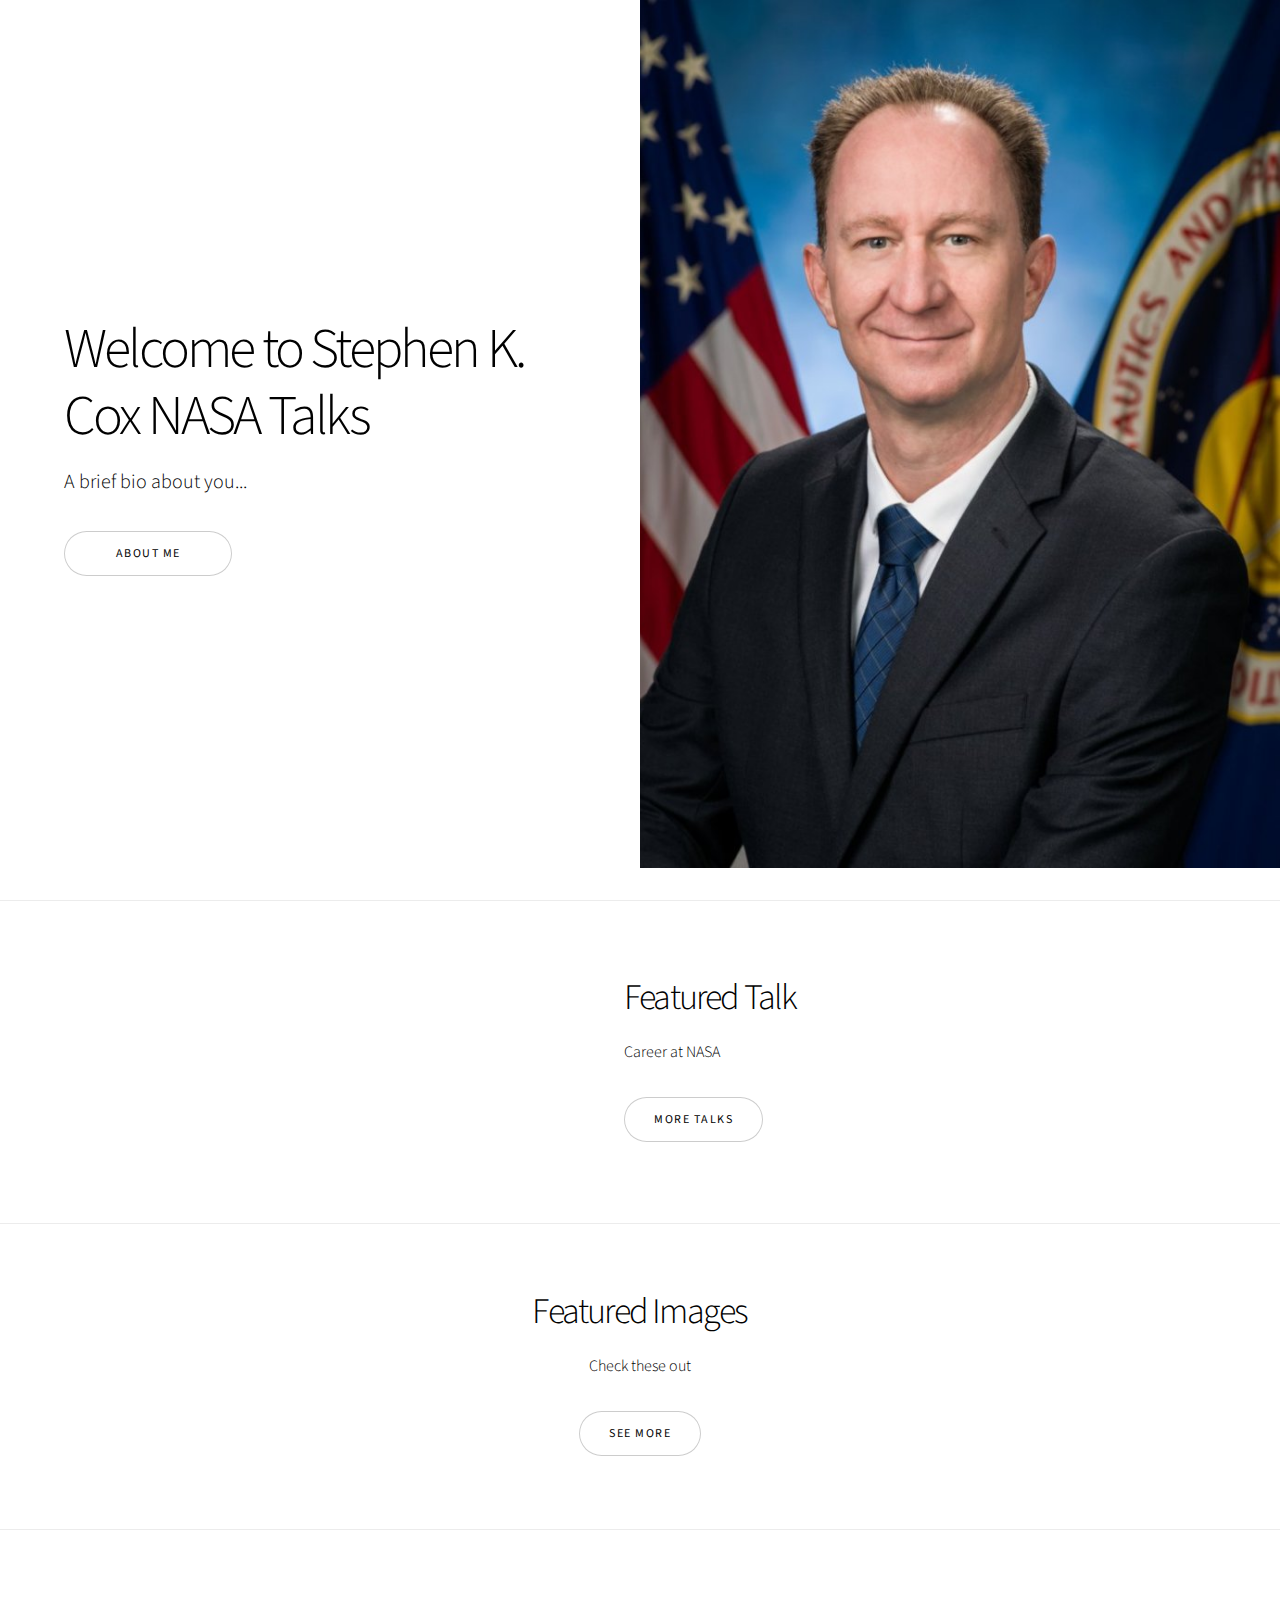
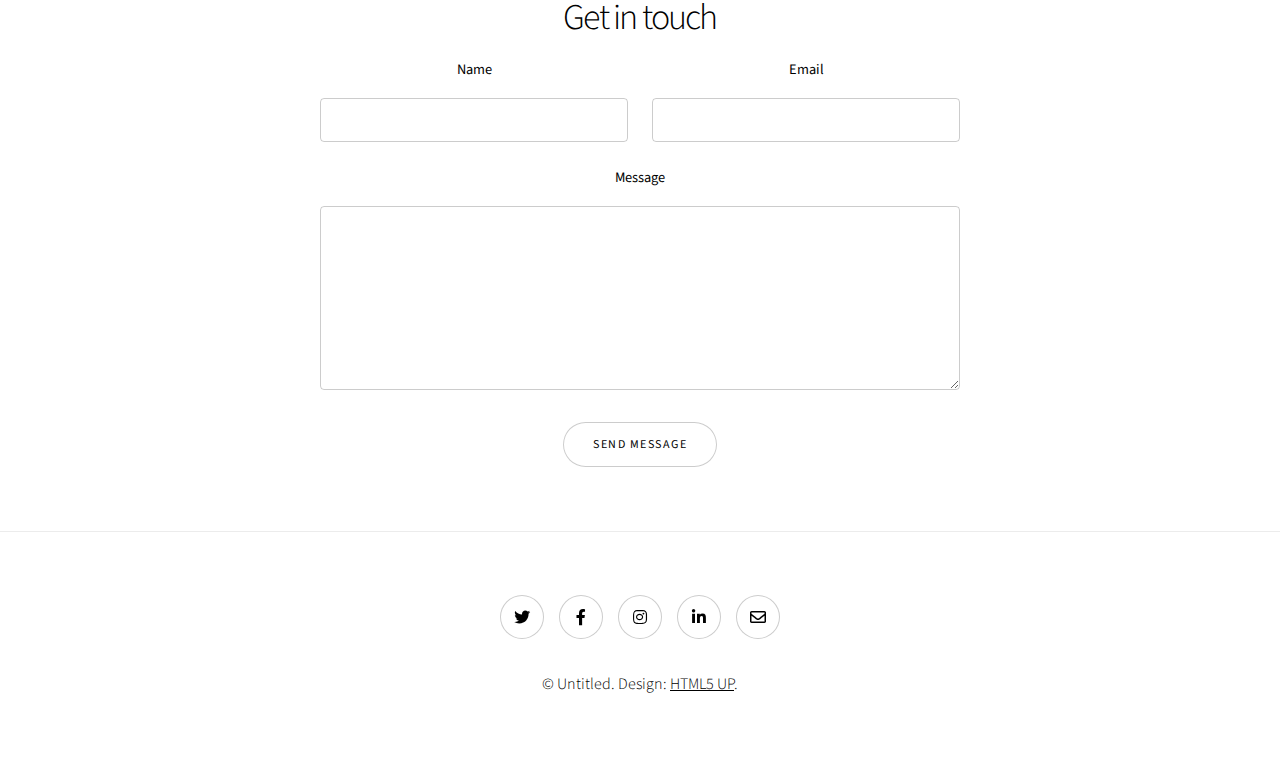
==== commit b3ccabf4: "removed image css as it already existed." ====
--- a/stephenkcox/index.html
+++ b/stephenkcox/index.html
@@ -26,9 +26,9 @@
 								<li><a href="about.html" class="button big wide smooth-scroll-middle">About Me</a></li>
 							</ul>
 						</div>
-						<div class="image">
-							<img src="../images/bryantkb.jpg" alt="Stephen K. Cox" width="300" height="200"/>
-						</div>
+						<div class="image fit">
+							<img src="../images/bryantkb.jpg" alt="Stephen K. Cox" />
+						</div>	
 					</section>
 
 				<!-- Two -->
--- a/assets/css/main.css
+++ b/assets/css/main.css
@@ -8601,7 +8601,7 @@
 			#wrapper.divided > .invert:first-child {
 				box-shadow: none !important;
 			}
-
+						
 /* Menu Styles */
 #menu {
     background-color: #333; /* Background color */
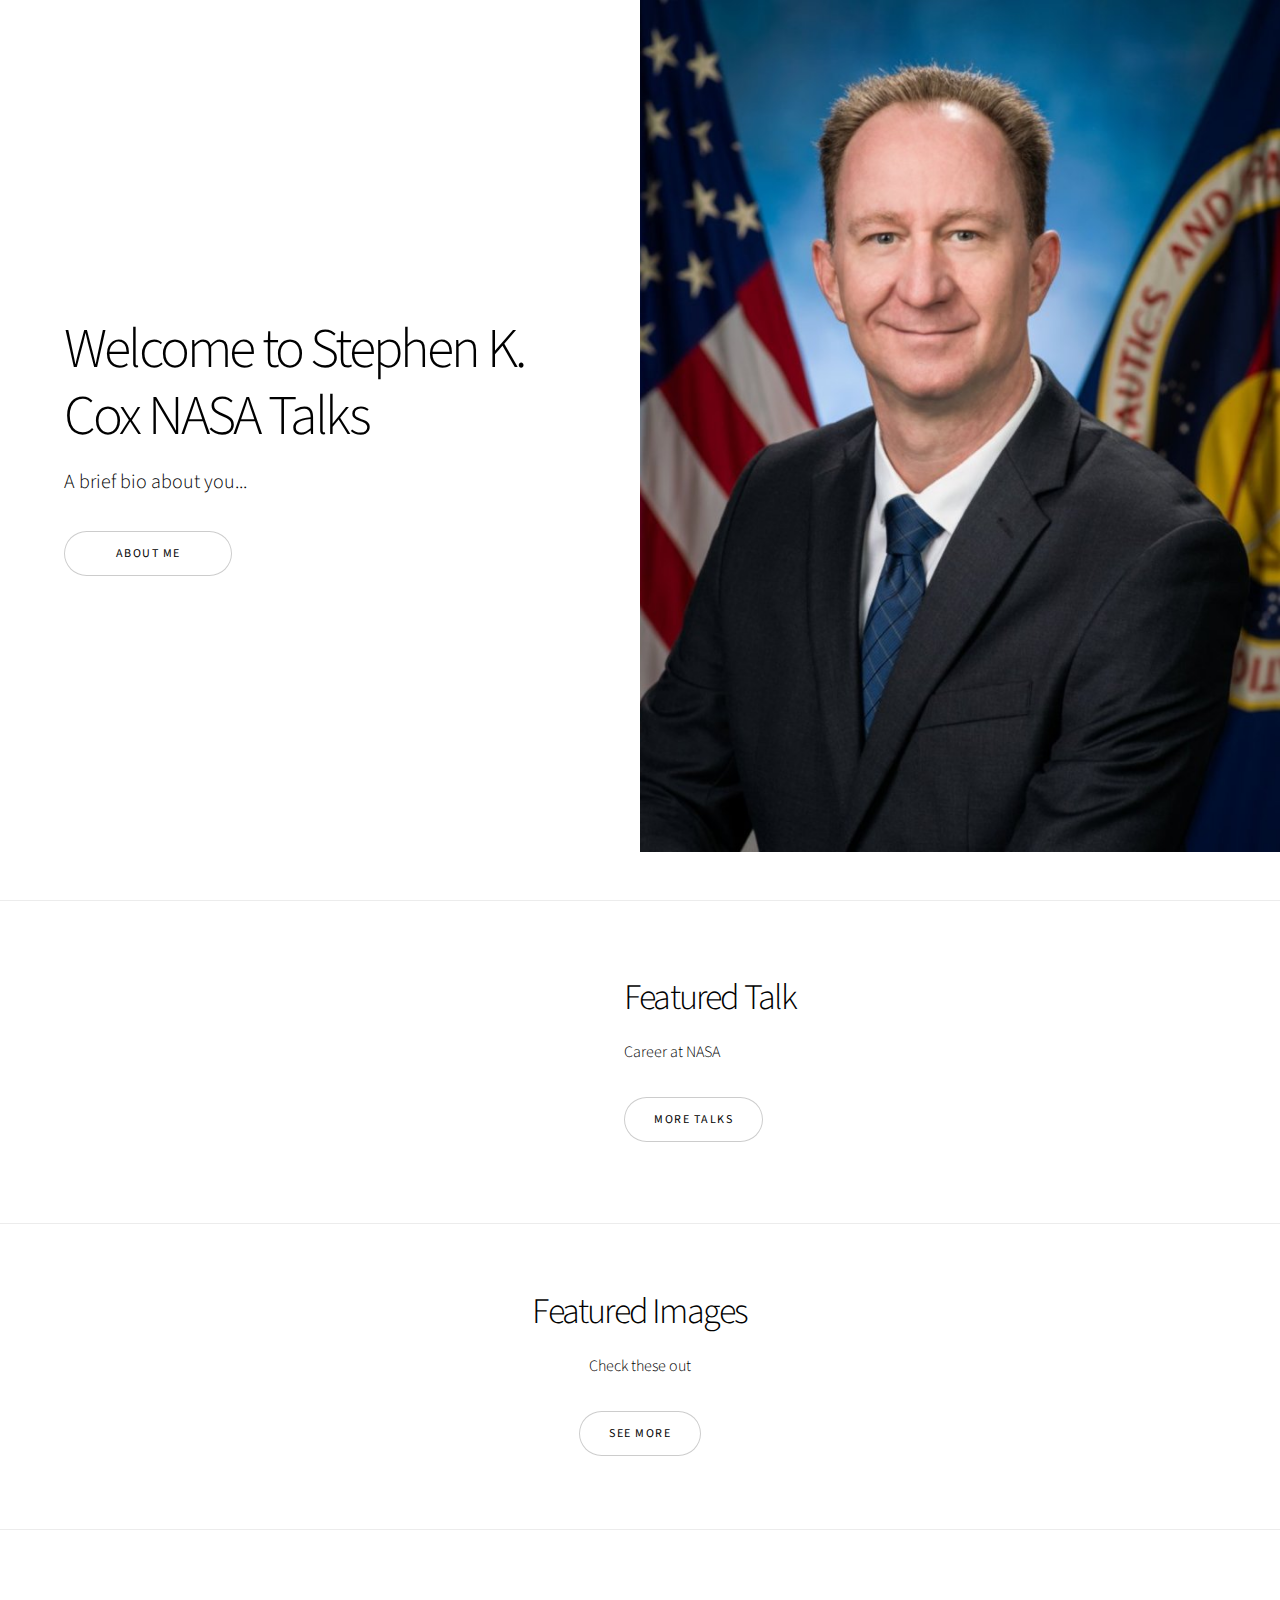
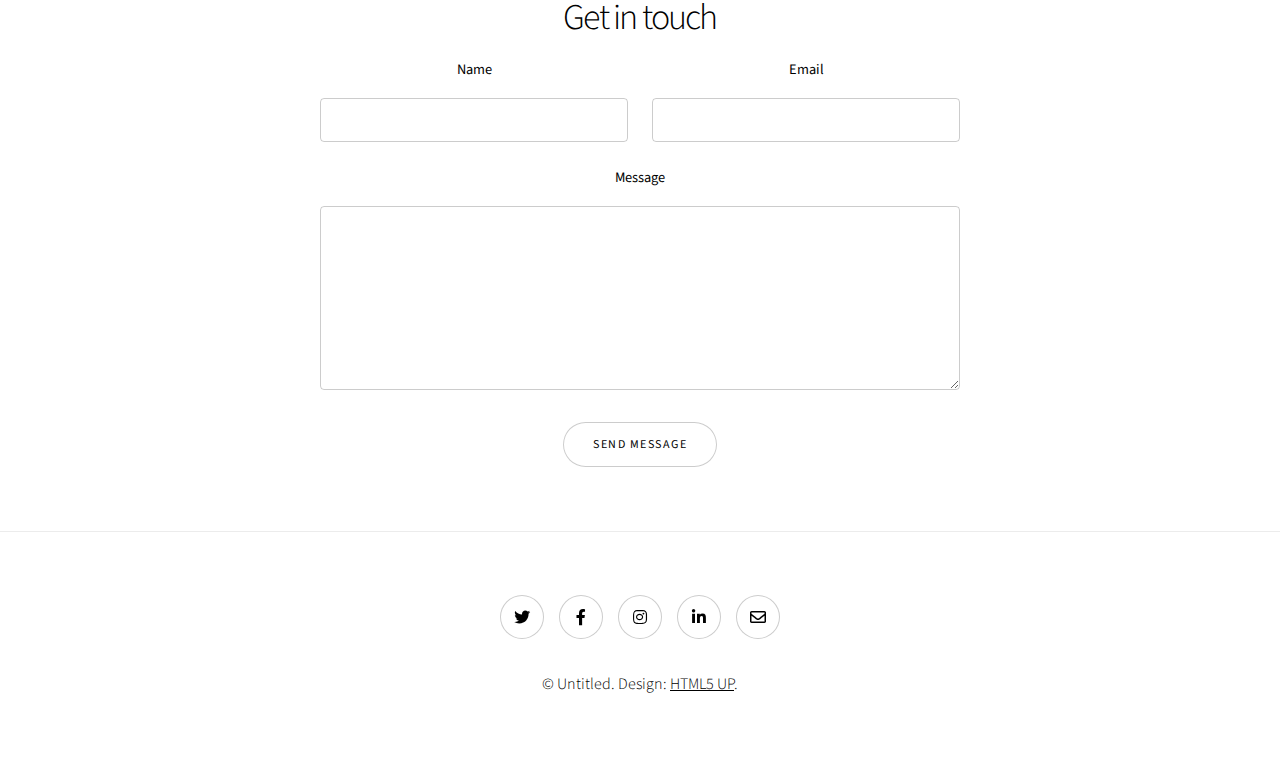
==== commit 2d6783c7: "changed image from fit to main" ====
--- a/stephenkcox/index.html
+++ b/stephenkcox/index.html
@@ -26,7 +26,7 @@
 								<li><a href="about.html" class="button big wide smooth-scroll-middle">About Me</a></li>
 							</ul>
 						</div>
-						<div class="image fit">
+						<div class="image main">
 							<img src="../images/bryantkb.jpg" alt="Stephen K. Cox" />
 						</div>	
 					</section>
--- a/assets/css/main.css
+++ b/assets/css/main.css
@@ -2627,58 +2627,70 @@
 
 /* Image */
 
-	.image {
-		border: 0;
-		border-radius: 4px;
-		display: inline-block;
-		position: relative;
-	}
-
-		.image img {
-			display: block;
-			border-radius: 4px;
-		}
-
-		.image.left, .image.right {
-			width: 40%;
-			max-width: 10rem;
-		}
-
-			.image.left img, .image.right img {
-				width: 100%;
-			}
-
-		.image.left {
-			float: left;
-			margin: 0 1.5rem 1rem 0;
-			top: 0.25rem;
-		}
-
-		.image.right {
-			float: right;
-			margin: 0 0 1rem 1.5rem;
-			top: 0.25rem;
-		}
-
-		.image.fit {
-			display: block;
-			margin: 0 0 2rem 0;
-			width: 100%;
-		}
-
-			.image.fit img {
-				width: 100%;
-			}
-
-		.image.main {
-			display: block;
-			margin: 0 0 3rem 0;
-			width: 100%;
-		}
-
-			.image.main img {
-				width: 100%;
-			}
+.image {
+    border: 0;
+    border-radius: 4px;
+    display: inline-block;
+    position: relative;
+    overflow: hidden; /* Ensures no content overflow */
+}
+
+.image img {
+    display: block;
+    border-radius: 4px;
+    width: 100%; /* Scale to fit the container width */
+    height: auto; /* Maintain aspect ratio */
+    object-fit: contain; /* Ensure the entire image is visible */
+}
+
+.image.left, .image.right {
+    width: 40%;
+    max-width: 10rem;
+}
+
+.image.left img, .image.right img {
+    width: 100%;
+    height: auto; /* Maintain aspect ratio */
+    object-fit: contain; /* Prevent cropping */
+}
+
+.image.left {
+    float: left;
+    margin: 0 1.5rem 1rem 0;
+    top: 0.25rem;
+}
+
+.image.right {
+    float: right;
+    margin: 0 0 1rem 1.5rem;
+    top: 0.25rem;
+}
+
+.image.fit {
+    display: block;
+    margin: 0 0 2rem 0;
+    width: 100%;
+    overflow: hidden; /* Prevents content overflow */
+}
+
+.image.fit img {
+    width: 100%; /* Fit container width */
+    height: auto; /* Maintain aspect ratio */
+    object-fit: contain; /* Ensure full visibility */
+}
+
+.image.main {
+    display: block;
+    margin: 0 0 3rem 0;
+    width: 100%;
+    overflow: hidden; /* Ensures no content overflow */
+}
+
+.image.main img {
+    width: 100%; /* Scale to fit the container width */
+    height: auto; /* Maintain aspect ratio */
+    object-fit: contain; /* Ensure full visibility */
+}
 
 /* List */
 
@@ -8601,7 +8613,7 @@
 			#wrapper.divided > .invert:first-child {
 				box-shadow: none !important;
 			}
-						
+
 /* Menu Styles */
 #menu {
     background-color: #333; /* Background color */
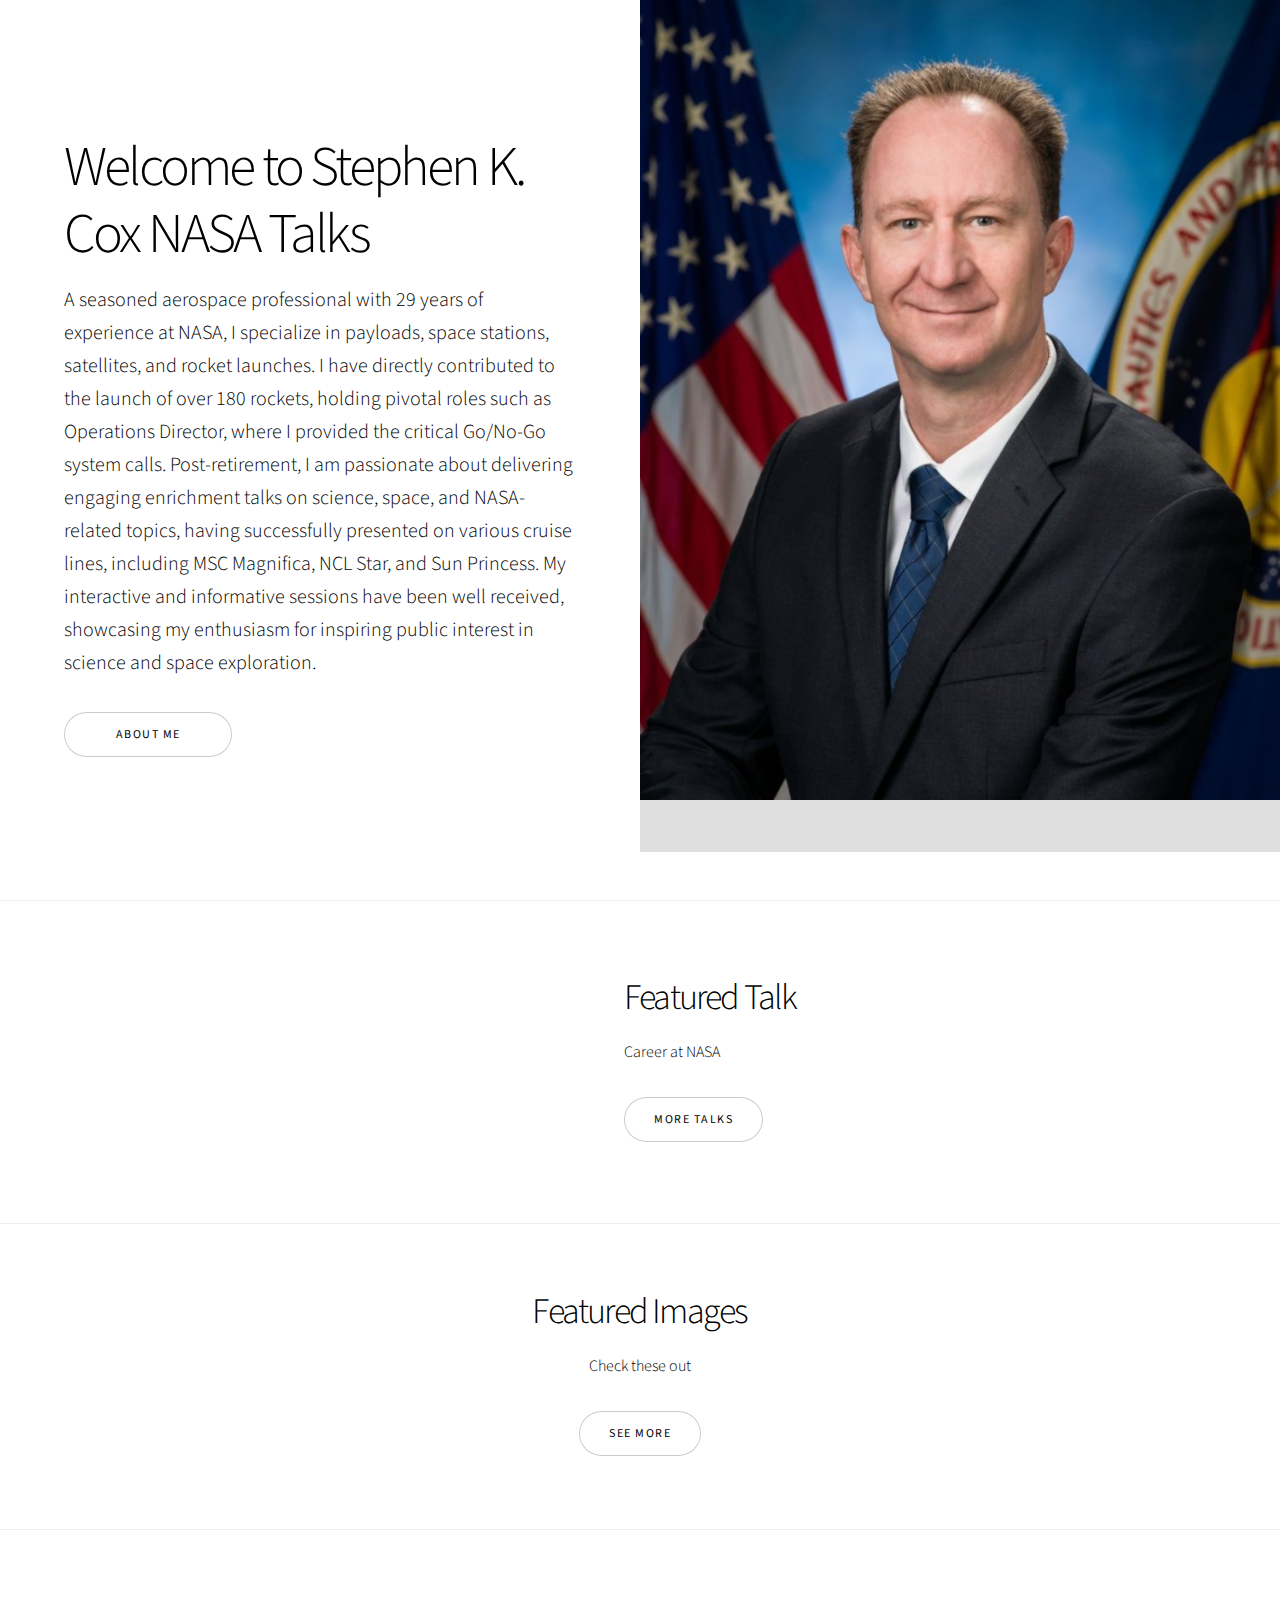
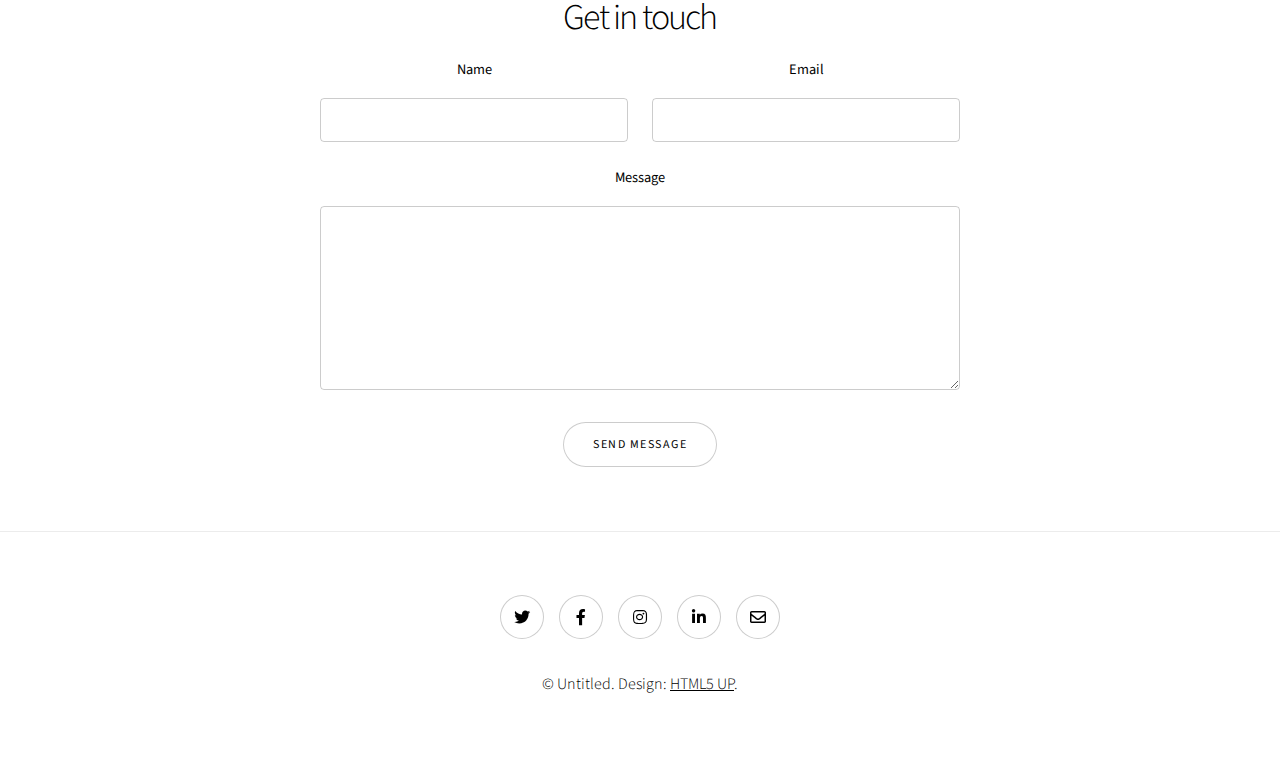
==== commit c8f1a04c: "updated bio summary" ====
--- a/stephenkcox/index.html
+++ b/stephenkcox/index.html
@@ -21,7 +21,7 @@
 					<section class="banner style1 orient-left content-align-left image-position-right fullscreen onload-image-fade-in onload-content-fade-right">
 						<div class="content">
 							<h1>Welcome to Stephen K. Cox NASA Talks</h1>
-							<p class="major">A brief bio about you...</p>
+							<p class="major">A seasoned aerospace professional with 29 years of experience at NASA, I specialize in payloads, space stations, satellites, and rocket launches. I have directly contributed to the launch of over 180 rockets, holding pivotal roles such as Operations Director, where I provided the critical Go/No-Go system calls. Post-retirement, I am passionate about delivering engaging enrichment talks on science, space, and NASA-related topics, having successfully presented on various cruise lines, including MSC Magnifica, NCL Star, and Sun Princess. My interactive and informative sessions have been well received, showcasing my enthusiasm for inspiring public interest in science and space exploration.</p>
 							<ul class="actions stacked">
 								<li><a href="about.html" class="button big wide smooth-scroll-middle">About Me</a></li>
 							</ul>
--- a/assets/css/main.css
+++ b/assets/css/main.css
@@ -2682,14 +2682,15 @@
 .image.main {
     display: block;
     margin: 0 0 3rem 0;
-    width: 100%;
-    overflow: hidden; /* Ensures no content overflow */
+    width: 100%; /* Ensures the container spans the full width */
+    height: auto; /* Let the container height adjust naturally */
+    overflow: visible; /* Allow the image to fully display */
 }
 
 .image.main img {
-    width: 100%; /* Scale to fit the container width */
-    height: auto; /* Maintain aspect ratio */
-    object-fit: contain; /* Ensure full visibility */
+    width: 100% !important; /* Force the image to take the container's width */
+    height: auto !important; /* Maintain aspect ratio */
+    object-fit: contain; /* Ensure no cropping */
 }
 
 /* List */
@@ -2884,6 +2885,19 @@
 						}
 
 		}
+		
+		@media screen and (min-width: 481px) {
+			/* For larger screens, ensure the image behaves the same */
+			.image.main img {
+				width: 100%;
+				height: auto;
+				object-fit: contain;
+			}
+		
+			.banner {
+				height: auto; /* Let the content define the height */
+			}
+		}		
 
 /* Icons */
 
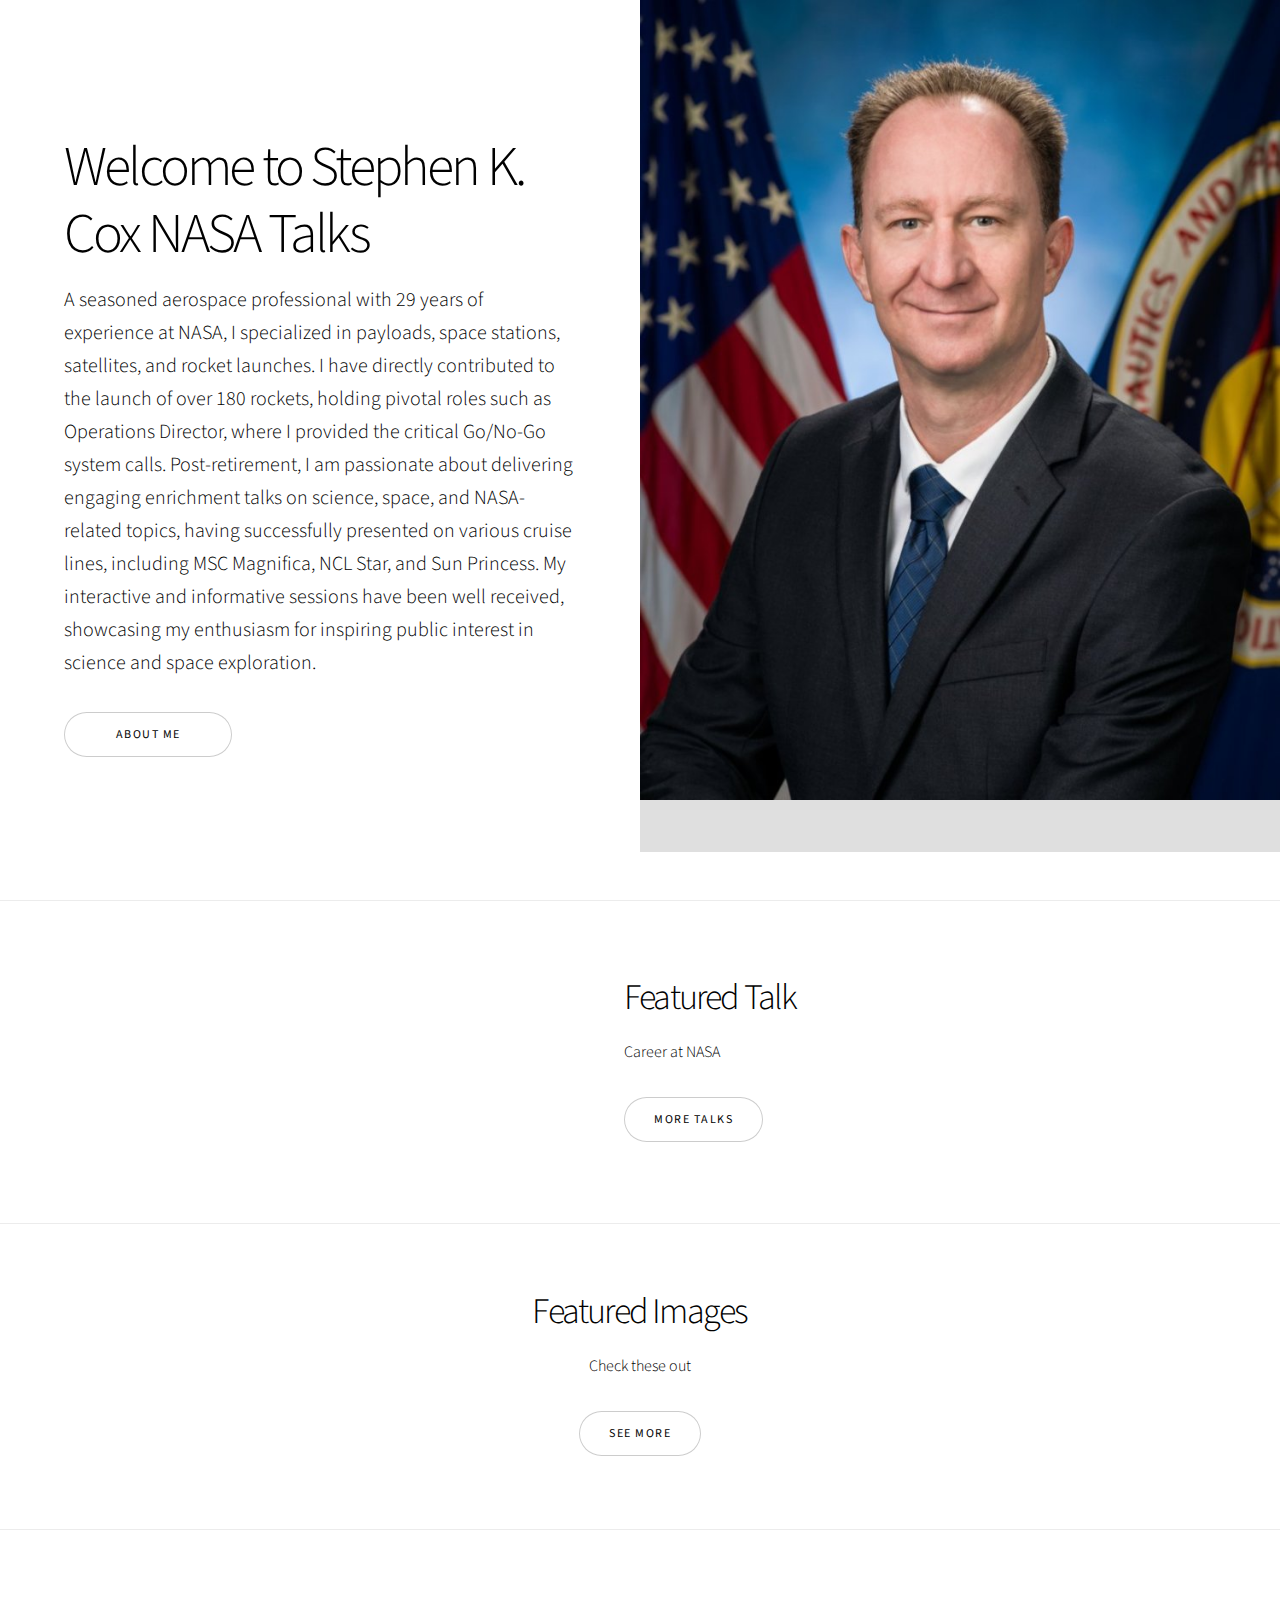
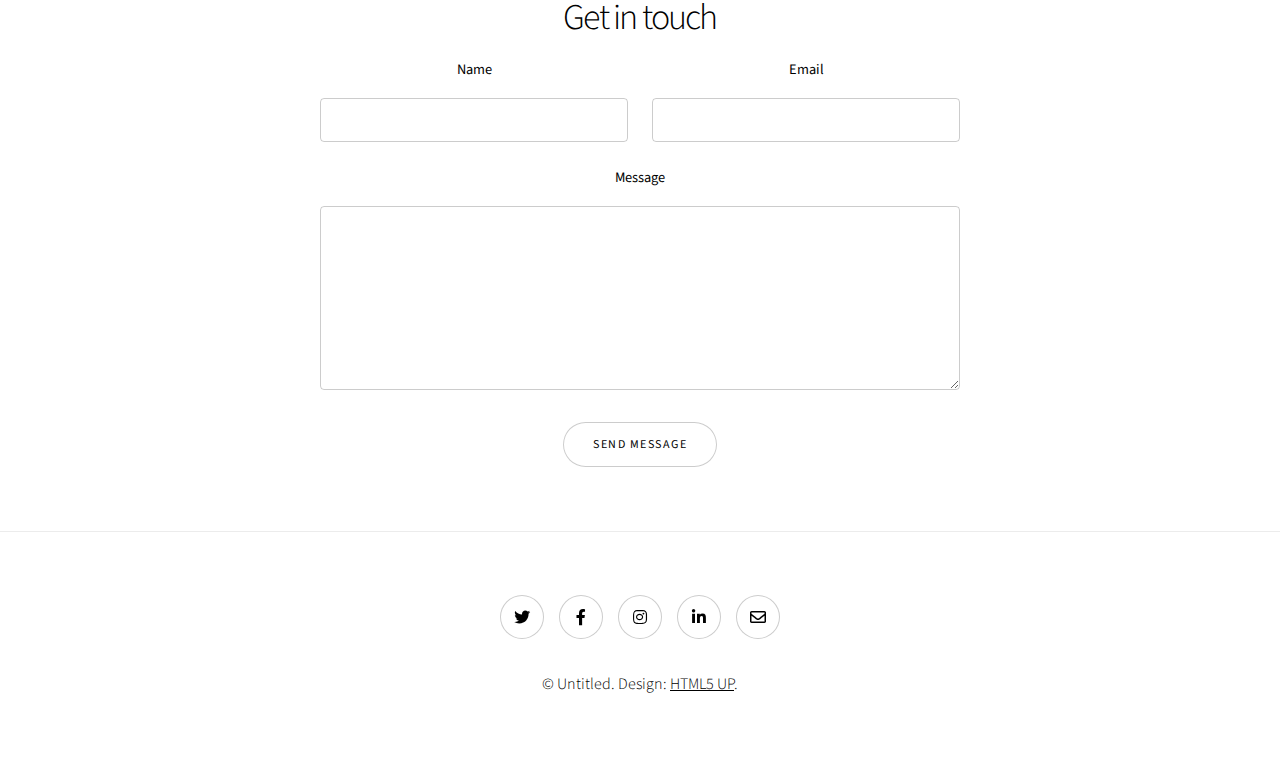
==== commit 50863cf7: "update bio" ====
--- a/stephenkcox/index.html
+++ b/stephenkcox/index.html
@@ -21,7 +21,7 @@
 					<section class="banner style1 orient-left content-align-left image-position-right fullscreen onload-image-fade-in onload-content-fade-right">
 						<div class="content">
 							<h1>Welcome to Stephen K. Cox NASA Talks</h1>
-							<p class="major">A seasoned aerospace professional with 29 years of experience at NASA, I specialize in payloads, space stations, satellites, and rocket launches. I have directly contributed to the launch of over 180 rockets, holding pivotal roles such as Operations Director, where I provided the critical Go/No-Go system calls. Post-retirement, I am passionate about delivering engaging enrichment talks on science, space, and NASA-related topics, having successfully presented on various cruise lines, including MSC Magnifica, NCL Star, and Sun Princess. My interactive and informative sessions have been well received, showcasing my enthusiasm for inspiring public interest in science and space exploration.</p>
+							<p class="major">A seasoned aerospace professional with 29 years of experience at NASA, I specialized in payloads, space stations, satellites, and rocket launches. I have directly contributed to the launch of over 180 rockets, holding pivotal roles such as Operations Director, where I provided the critical Go/No-Go system calls. Post-retirement, I am passionate about delivering engaging enrichment talks on science, space, and NASA-related topics, having successfully presented on various cruise lines, including MSC Magnifica, NCL Star, and Sun Princess. My interactive and informative sessions have been well received, showcasing my enthusiasm for inspiring public interest in science and space exploration.</p>
 							<ul class="actions stacked">
 								<li><a href="about.html" class="button big wide smooth-scroll-middle">About Me</a></li>
 							</ul>
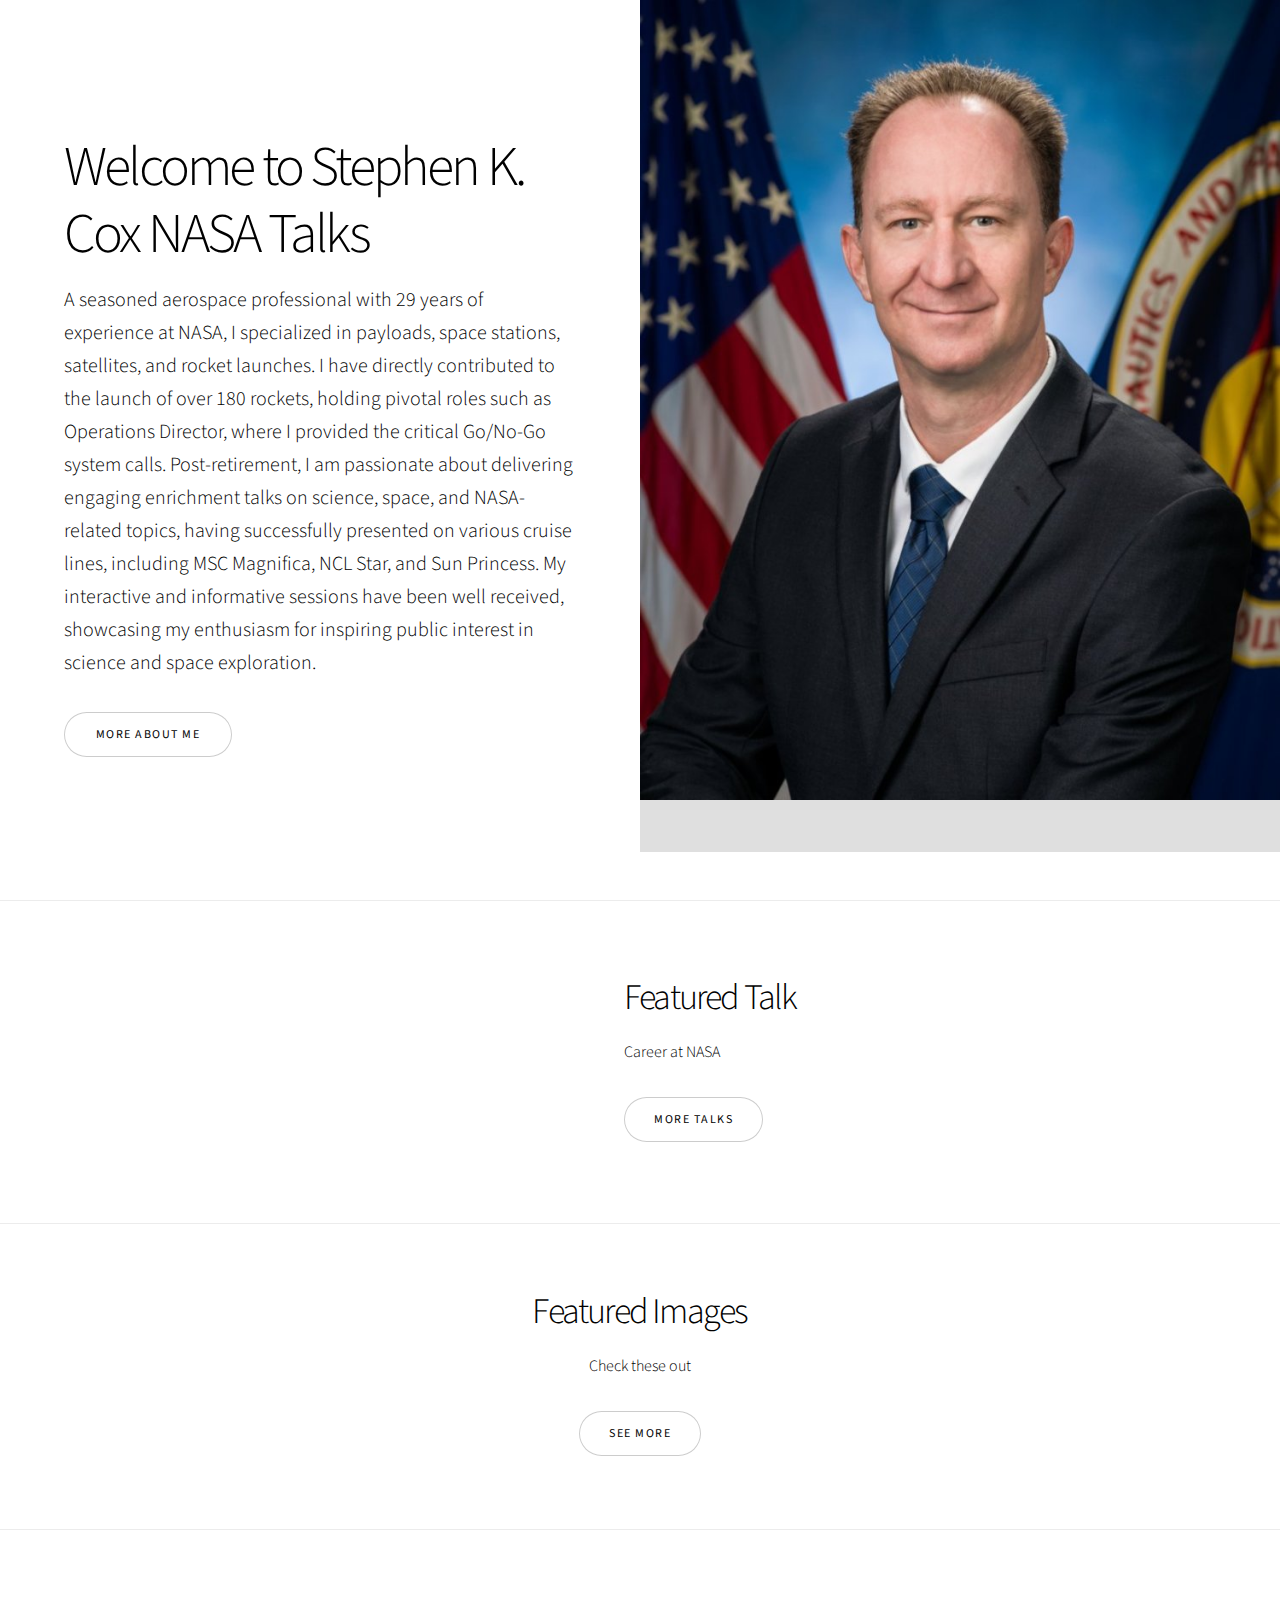
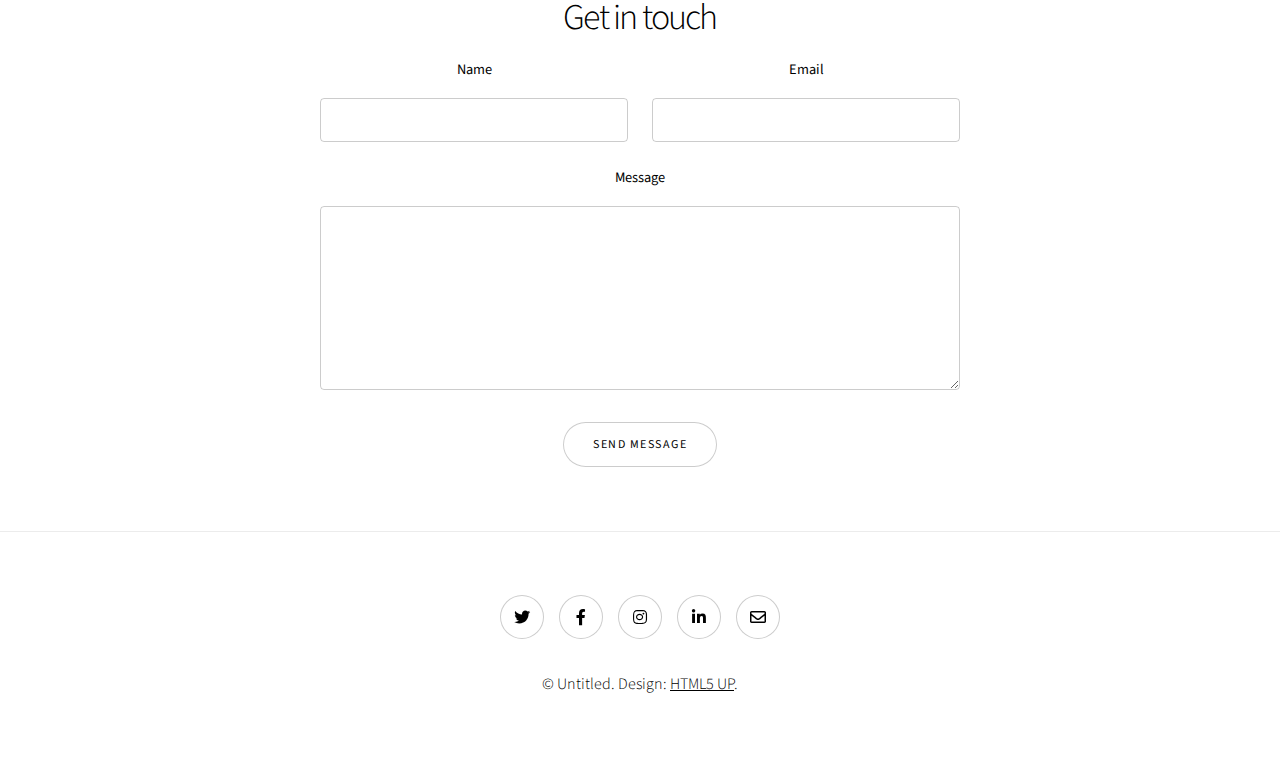
==== commit b352fd43: "updated buttons" ====
--- a/stephenkcox/index.html
+++ b/stephenkcox/index.html
@@ -23,7 +23,7 @@
 							<h1>Welcome to Stephen K. Cox NASA Talks</h1>
 							<p class="major">A seasoned aerospace professional with 29 years of experience at NASA, I specialized in payloads, space stations, satellites, and rocket launches. I have directly contributed to the launch of over 180 rockets, holding pivotal roles such as Operations Director, where I provided the critical Go/No-Go system calls. Post-retirement, I am passionate about delivering engaging enrichment talks on science, space, and NASA-related topics, having successfully presented on various cruise lines, including MSC Magnifica, NCL Star, and Sun Princess. My interactive and informative sessions have been well received, showcasing my enthusiasm for inspiring public interest in science and space exploration.</p>
 							<ul class="actions stacked">
-								<li><a href="about.html" class="button big wide smooth-scroll-middle">About Me</a></li>
+								<li><a href="about.html" class="button big wide smooth-scroll-middle">More About Me</a></li>
 							</ul>
 						</div>
 						<div class="image main">
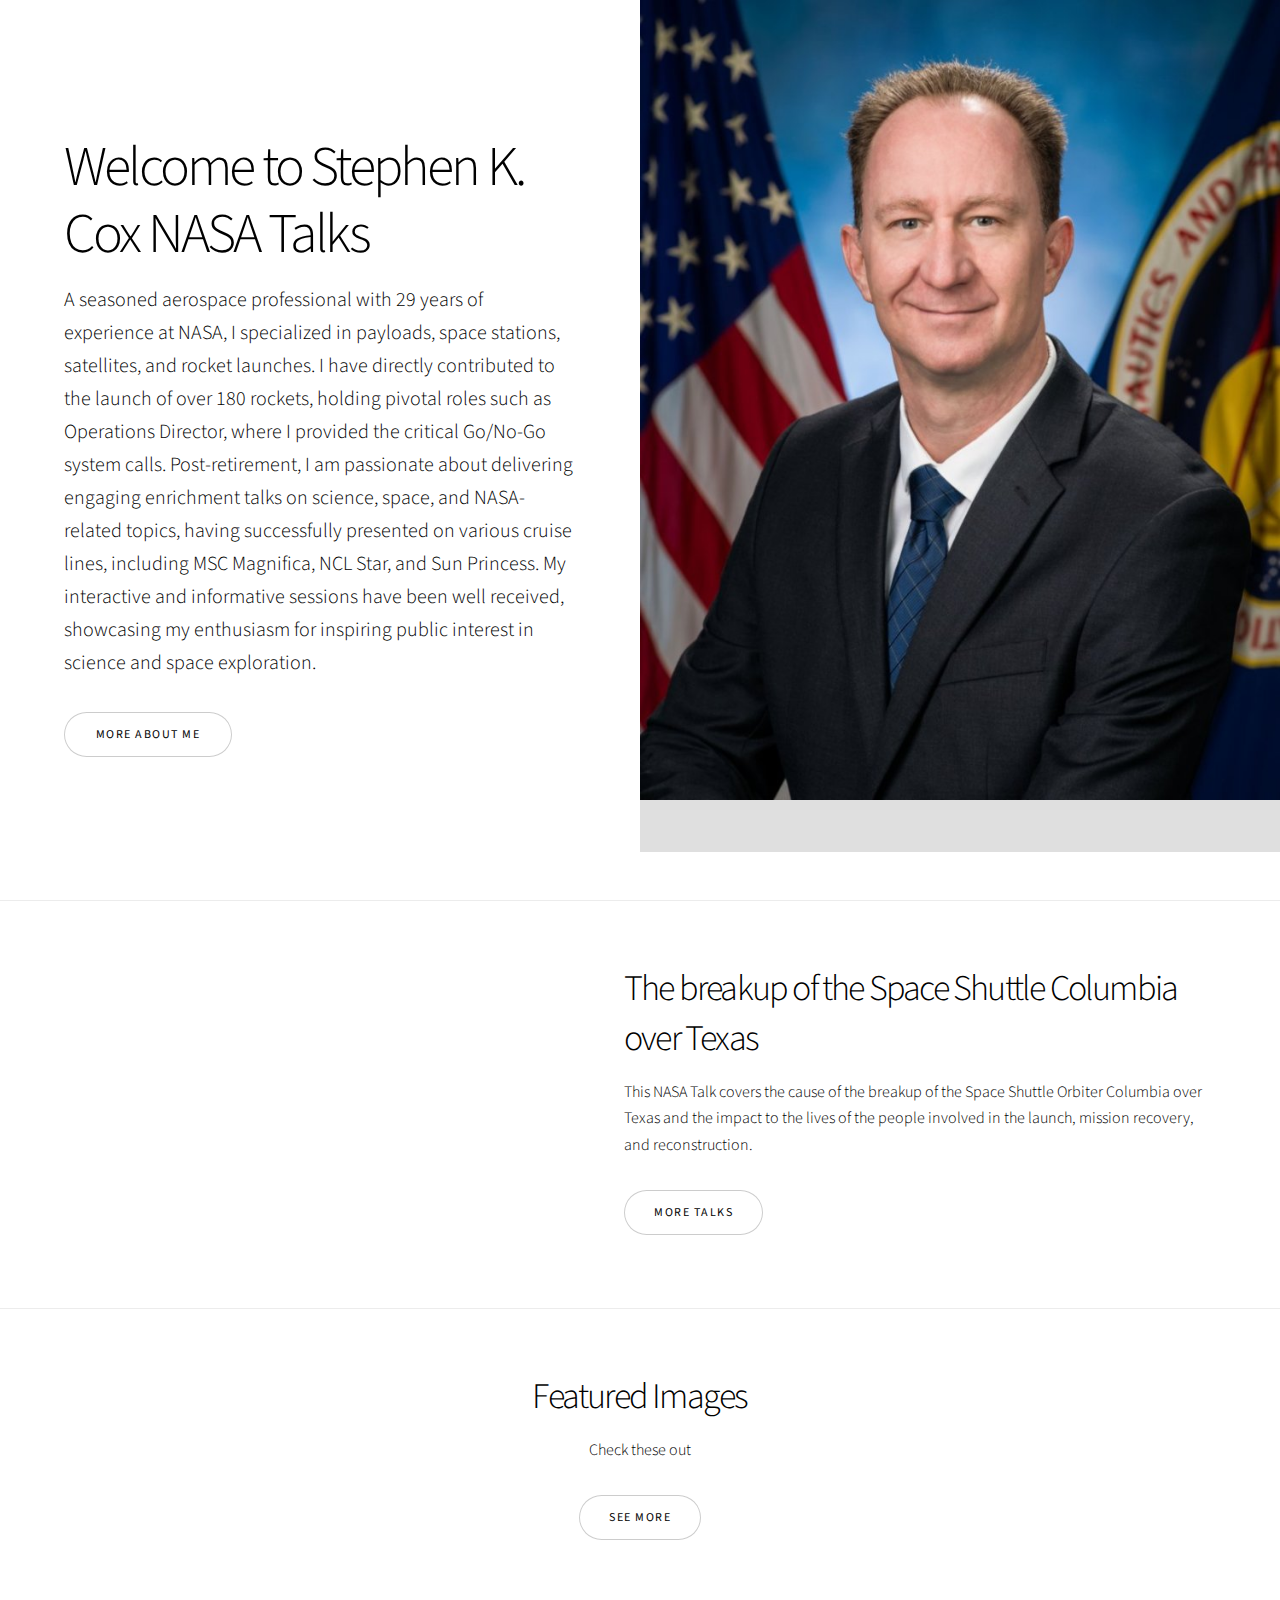
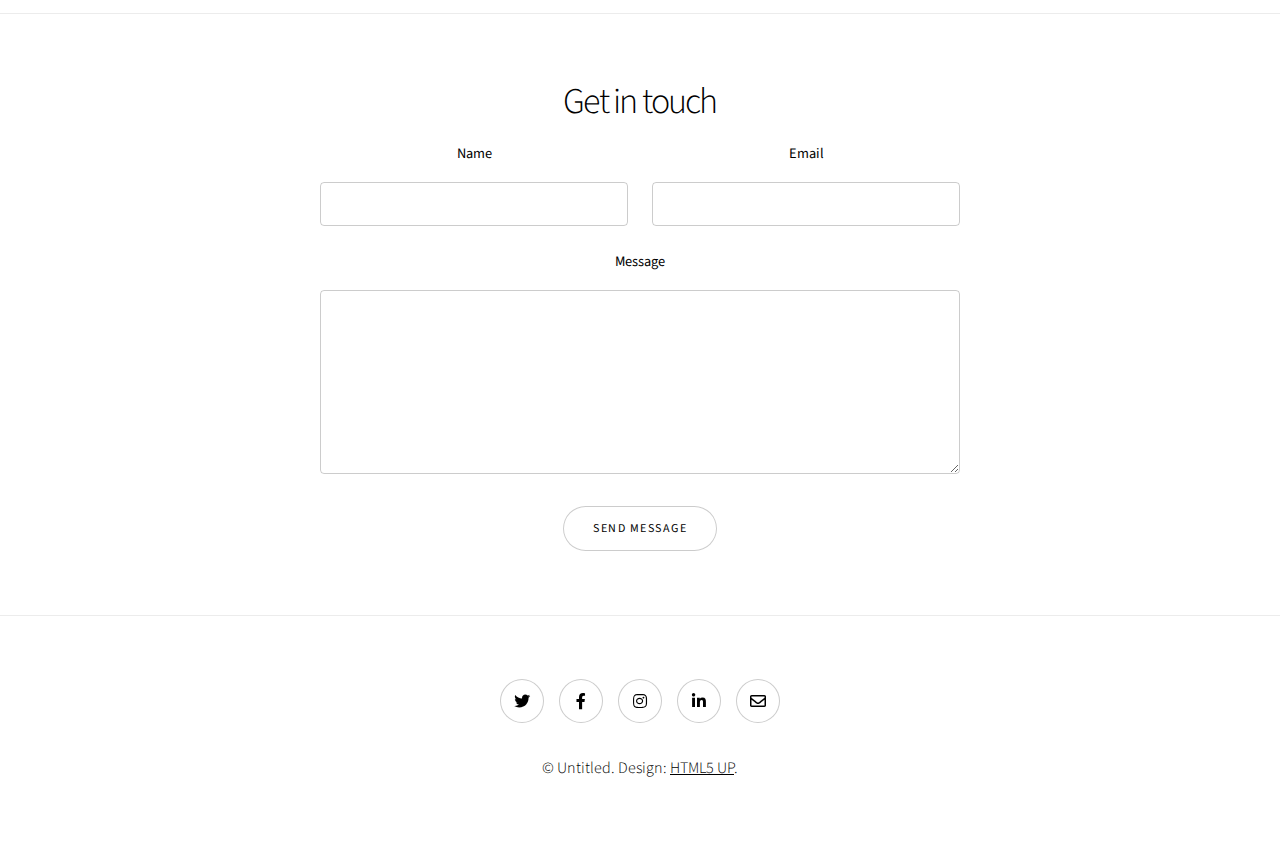
==== commit 8cbe3f85: "updated featured talk" ====
--- a/stephenkcox/index.html
+++ b/stephenkcox/index.html
@@ -34,17 +34,16 @@
 				<!-- Two -->
 					<section class="spotlight style1 orient-right content-align-left image-position-center onscroll-image-fade-in" id="first">
 						<div class="content">
-							<h2>Featured Talk</h2>
-							<p>Career at NASA</p>
+							<h2>The breakup of the Space Shuttle Columbia over Texas</h2>
+							<p>This NASA Talk covers the cause of the breakup of the Space Shuttle Orbiter Columbia over Texas and the impact to the lives of the people involved in the launch, mission recovery, and reconstruction.</p>
 							<ul class="actions stacked">
 								<li><a href="talks.html" class="button">More Talks</a></li>
 							</ul>
 						</div>
 						<div class="video">
-							<iframe width="560" height="315" src="https://www.youtube.com/embed/4GJQ2ddizNY?si=w82oHYCTwIK4PYL1" title="YouTube video player" frameborder="0" allow="accelerometer; autoplay; clipboard-write; encrypted-media; gyroscope; picture-in-picture; web-share" referrerpolicy="strict-origin-when-cross-origin" allowfullscreen></iframe>
+							<iframe width="560" height="315" src="https://www.youtube.com/embed/hgrvzoefMJ4?si=NCYFTIYtNFWTLiRz" title="YouTube video player" frameborder="0" allow="accelerometer; autoplay; clipboard-write; encrypted-media; gyroscope; picture-in-picture; web-share" referrerpolicy="strict-origin-when-cross-origin" allowfullscreen></iframe>
 						</div>
 					</section>
-
 				
 				<!-- Five -->
 					<section class="wrapper style1 align-center">
--- a/assets/css/main.css
+++ b/assets/css/main.css
@@ -2674,9 +2674,10 @@
 }
 
 .image.fit img {
-    width: 100%; /* Fit container width */
-    height: auto; /* Maintain aspect ratio */
-    object-fit: contain; /* Ensure full visibility */
+    height: auto !important; /* Maintain aspect ratio */
+    max-width: 100% !important; /* Prevent the image from exceeding the section's width */
+    max-height: 100% !important; /* Prevent the image from exceeding the section's height */
+    object-fit: contain; /* Ensure the entire image is visible */
 }
 
 .image.main {
@@ -2688,9 +2689,9 @@
 }
 
 .image.main img {
-    width: 100% !important; /* Force the image to take the container's width */
+    width: 100% !important;/* Scale proportionally */
     height: auto !important; /* Maintain aspect ratio */
-    object-fit: contain; /* Ensure no cropping */
+    object-fit: contain; /* Ensure the entire image is visible */
 }
 
 /* List */
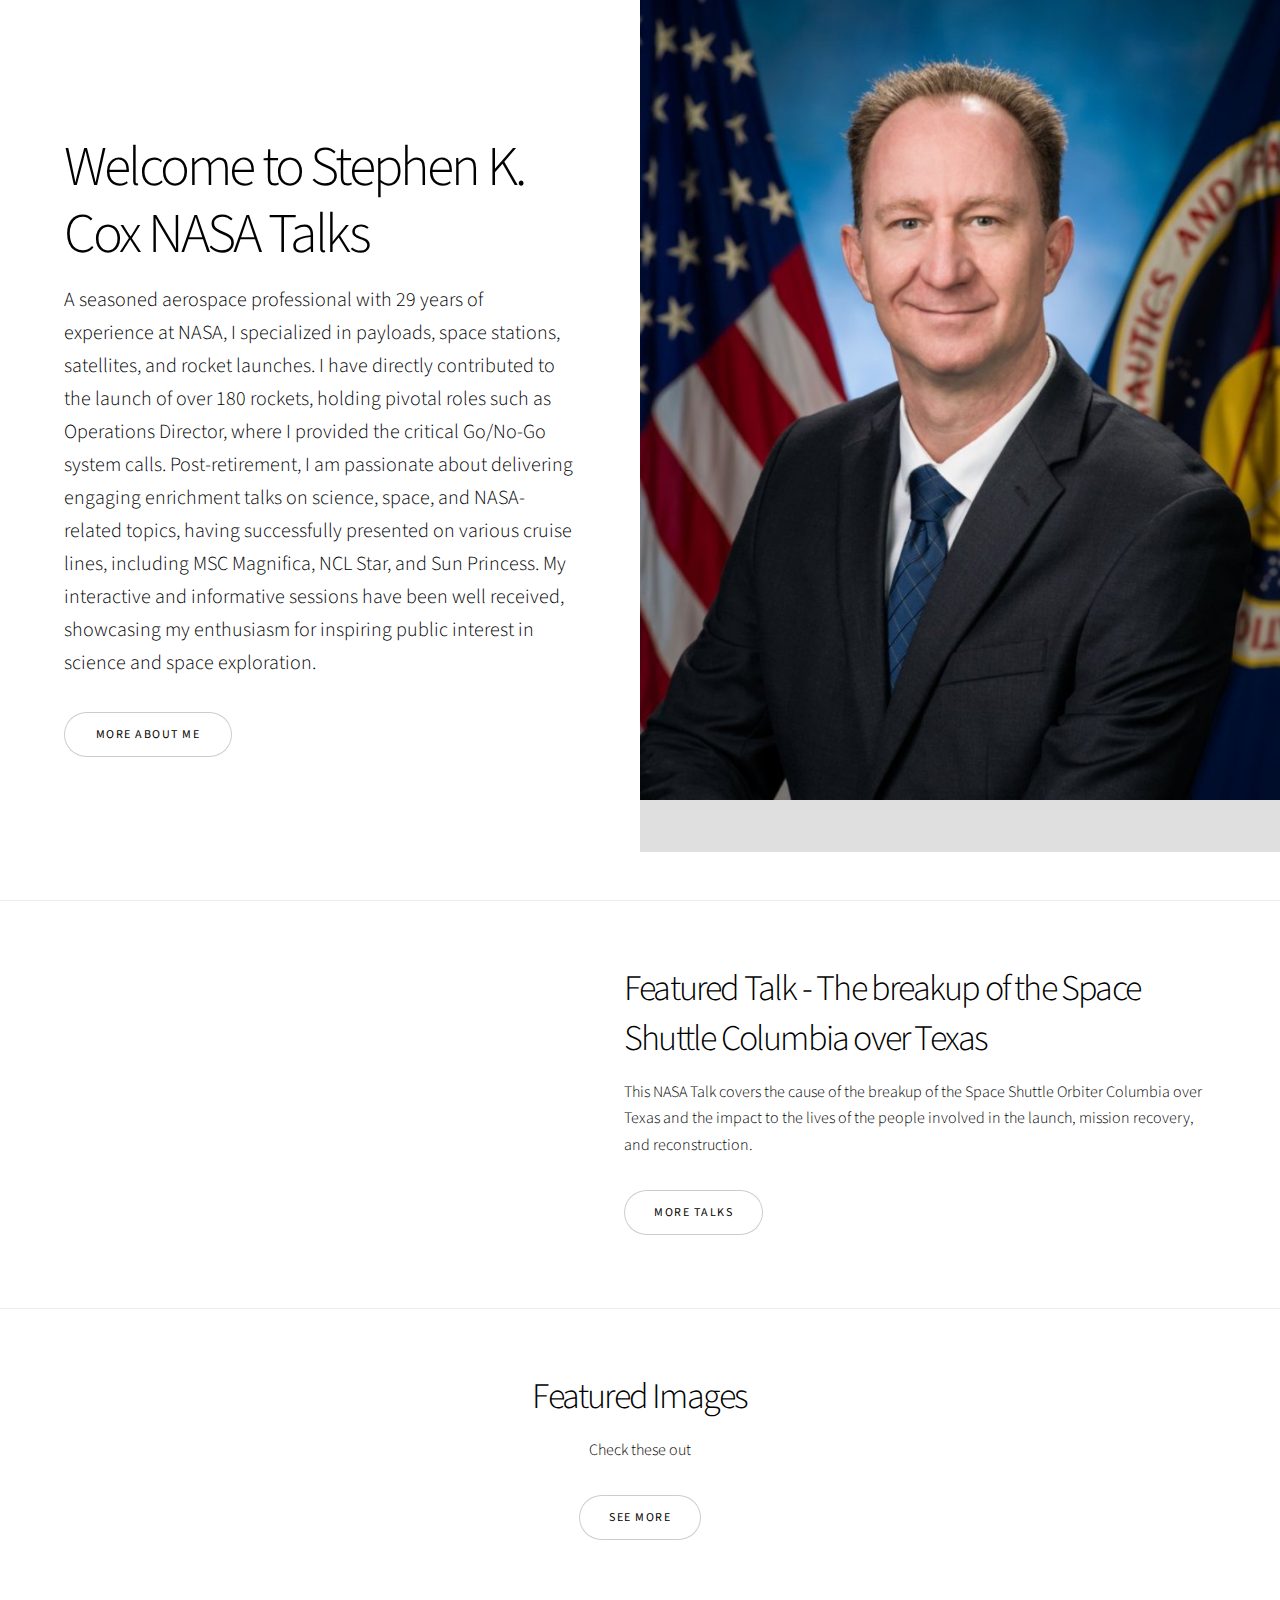
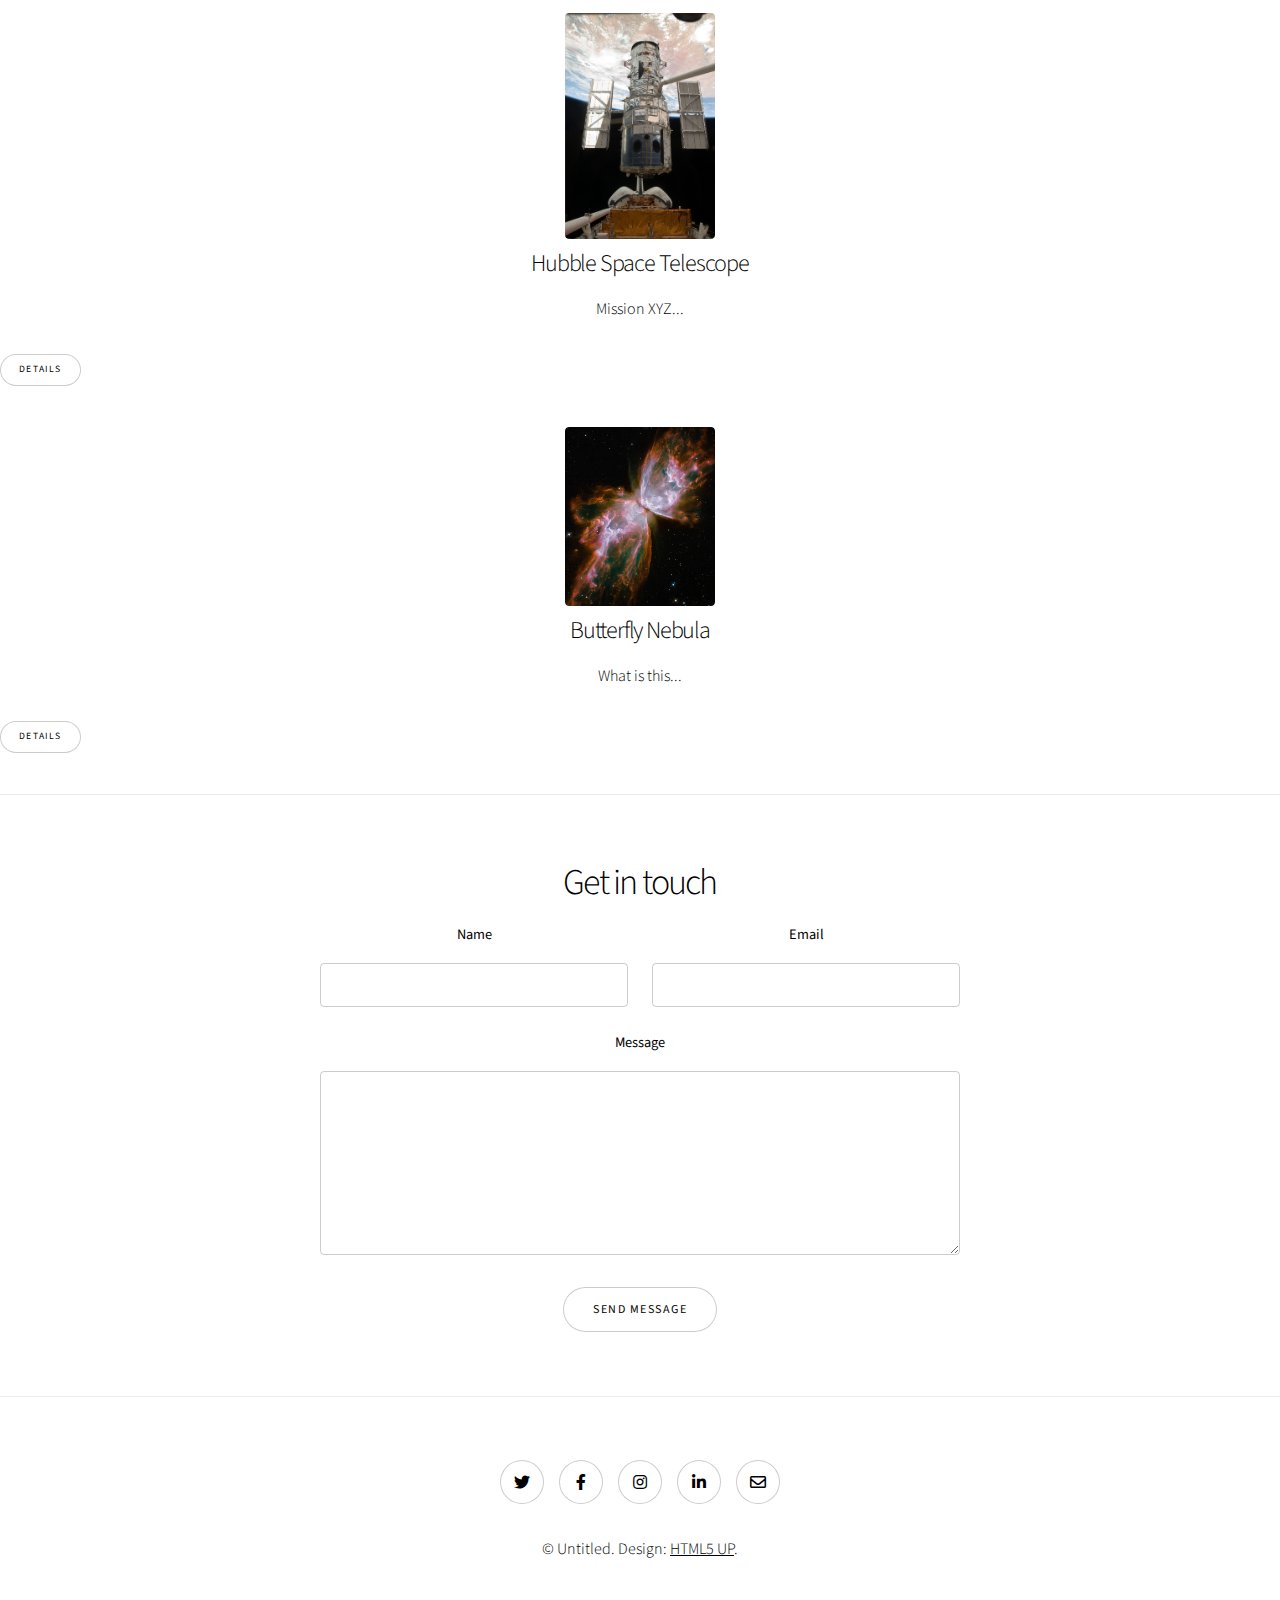
==== commit c35f64c0: "update gallery css" ====
--- a/stephenkcox/index.html
+++ b/stephenkcox/index.html
@@ -34,7 +34,7 @@
 				<!-- Two -->
 					<section class="spotlight style1 orient-right content-align-left image-position-center onscroll-image-fade-in" id="first">
 						<div class="content">
-							<h2>The breakup of the Space Shuttle Columbia over Texas</h2>
+							<h2>Featured Talk - The breakup of the Space Shuttle Columbia over Texas</h2>
 							<p>This NASA Talk covers the cause of the breakup of the Space Shuttle Orbiter Columbia over Texas and the impact to the lives of the people involved in the launch, mission recovery, and reconstruction.</p>
 							<ul class="actions stacked">
 								<li><a href="talks.html" class="button">More Talks</a></li>
@@ -56,10 +56,10 @@
 						</div>
 
 						<!-- Gallery -->
-							<div class="gallery style2 medium lightbox onscroll-fade-in">
+							<div class="gallery">
 								<article>
-									<a href="../images/gallery/fulls/s125e011763.jpg" class="image">
-										<img src="../images/gallery/thumbs/01.jpg" alt="" />
+									<a href="../images/gallery/s125e011763.jpg" class="image">
+										<img src="../images/gallery/s125e011763.jpg" alt="" />
 									</a>
 									<div class="caption">
 										<h3>Hubble Space Telescope</h3>
@@ -70,8 +70,8 @@
 									</div>
 								</article>
 								<article>
-									<a href="../images/gallery/fulls/butterfly_nebula.webp" class="image">
-										<img src="../images/gallery/thumbs/02.jpg" alt="" />
+									<a href="../images/gallery/butterfly_nebula.webp" class="image">
+										<img src="../images/gallery/butterfly_nebula.webp" alt="" />
 									</a>
 									<div class="caption">
 										<h3>Butterfly Nebula</h3>
@@ -82,7 +82,6 @@
 									</div>
 								</article>
 							</div>
-
 					</section>
 
 				<!-- Seven -->
@@ -108,7 +107,6 @@
 									<li><input type="submit" name="submit" id="submit" value="Send Message" /></li>
 								</ul>
 							</form>
-
 						</div>
 					</section>
 
--- a/assets/css/main.css
+++ b/assets/css/main.css
@@ -7032,6 +7032,21 @@
 		}
 
 /* Gallery (lightbox) */
+
+.gallery .image img {
+    width: 150px; /* Set the desired thumbnail width */
+    height: auto; /* Maintain aspect ratio */
+    border-radius: 4px; /* Optional: Add rounded corners */
+    box-shadow: 0 2px 5px rgba(0, 0, 0, 0.1); /* Optional: Add a subtle shadow */
+    display: block;
+    margin: 0 auto; /* Center the image */
+    transition: transform 0.2s ease; /* Optional: Add hover effect */
+}
+
+.gallery .image img:hover {
+    transform: scale(1.05); /* Slight zoom on hover */
+}
+
 
 	@-moz-keyframes gallery-modal-spinner {
 		0% {
